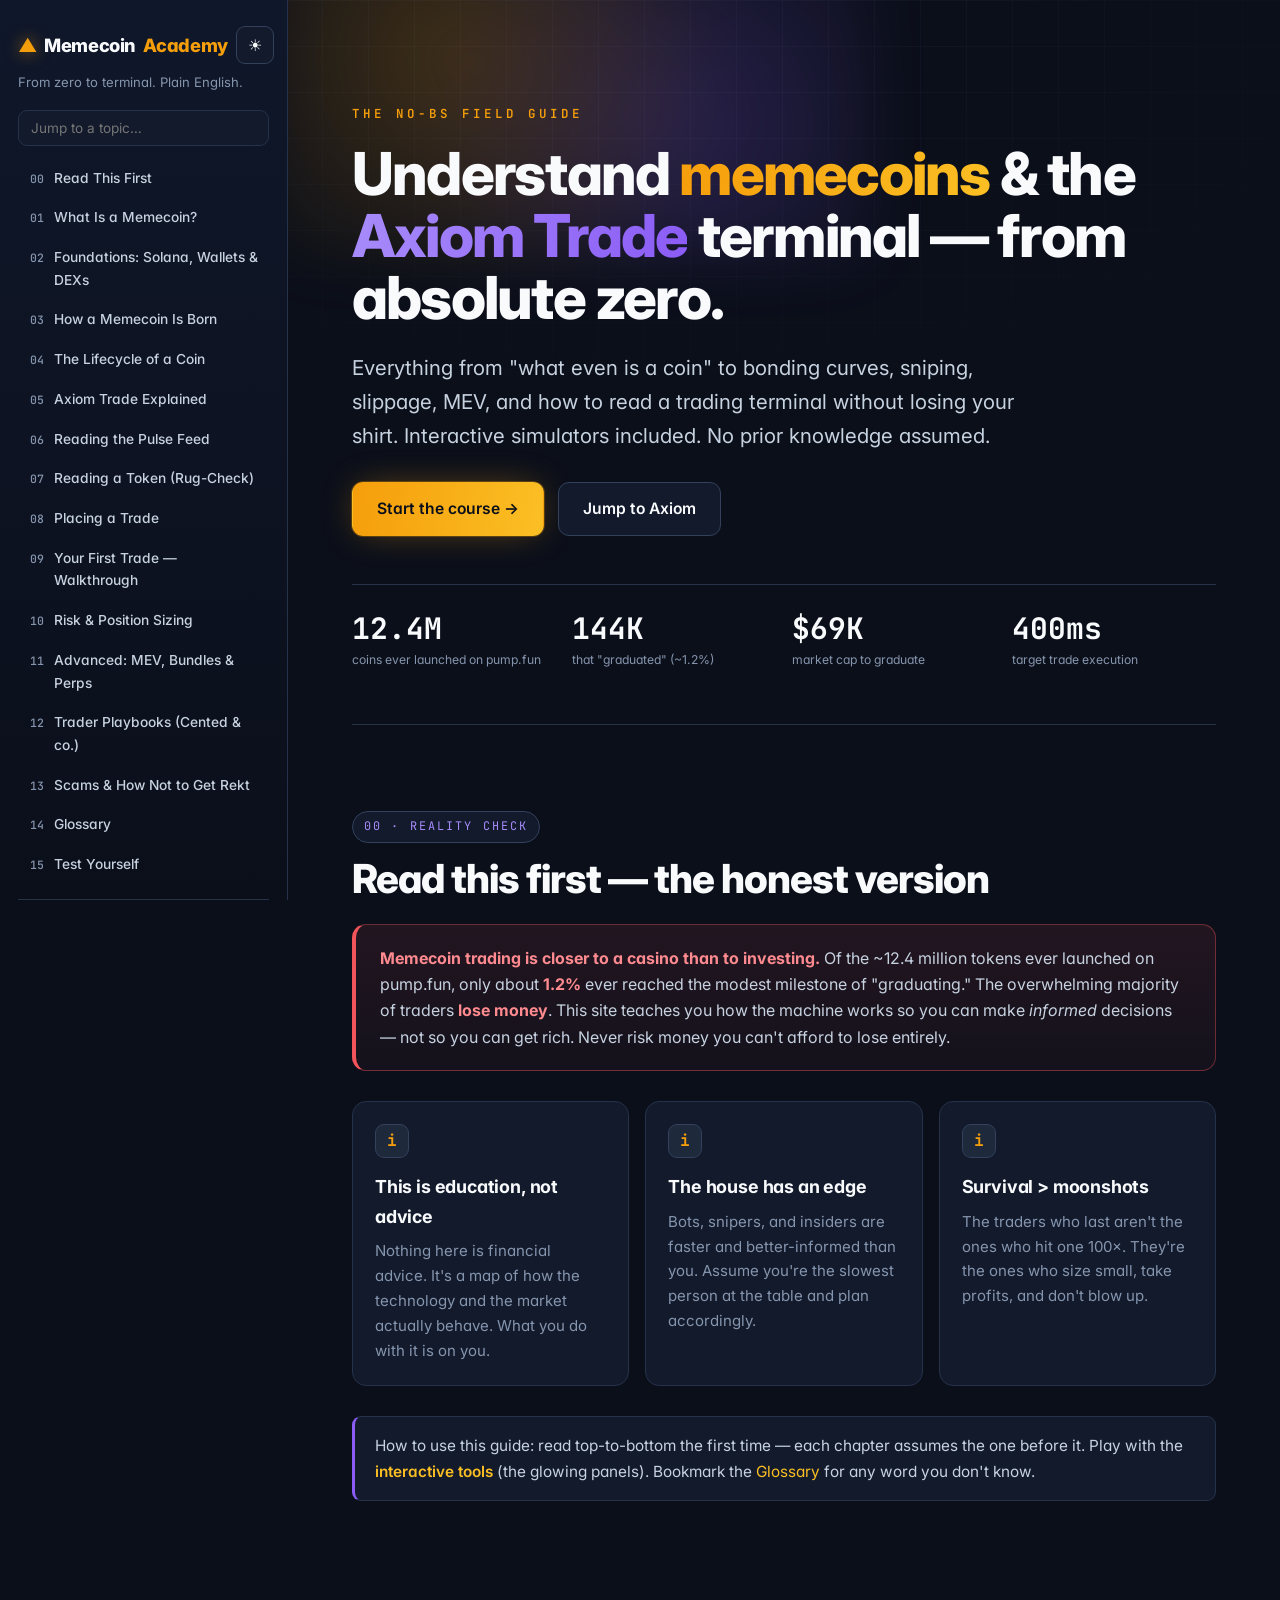
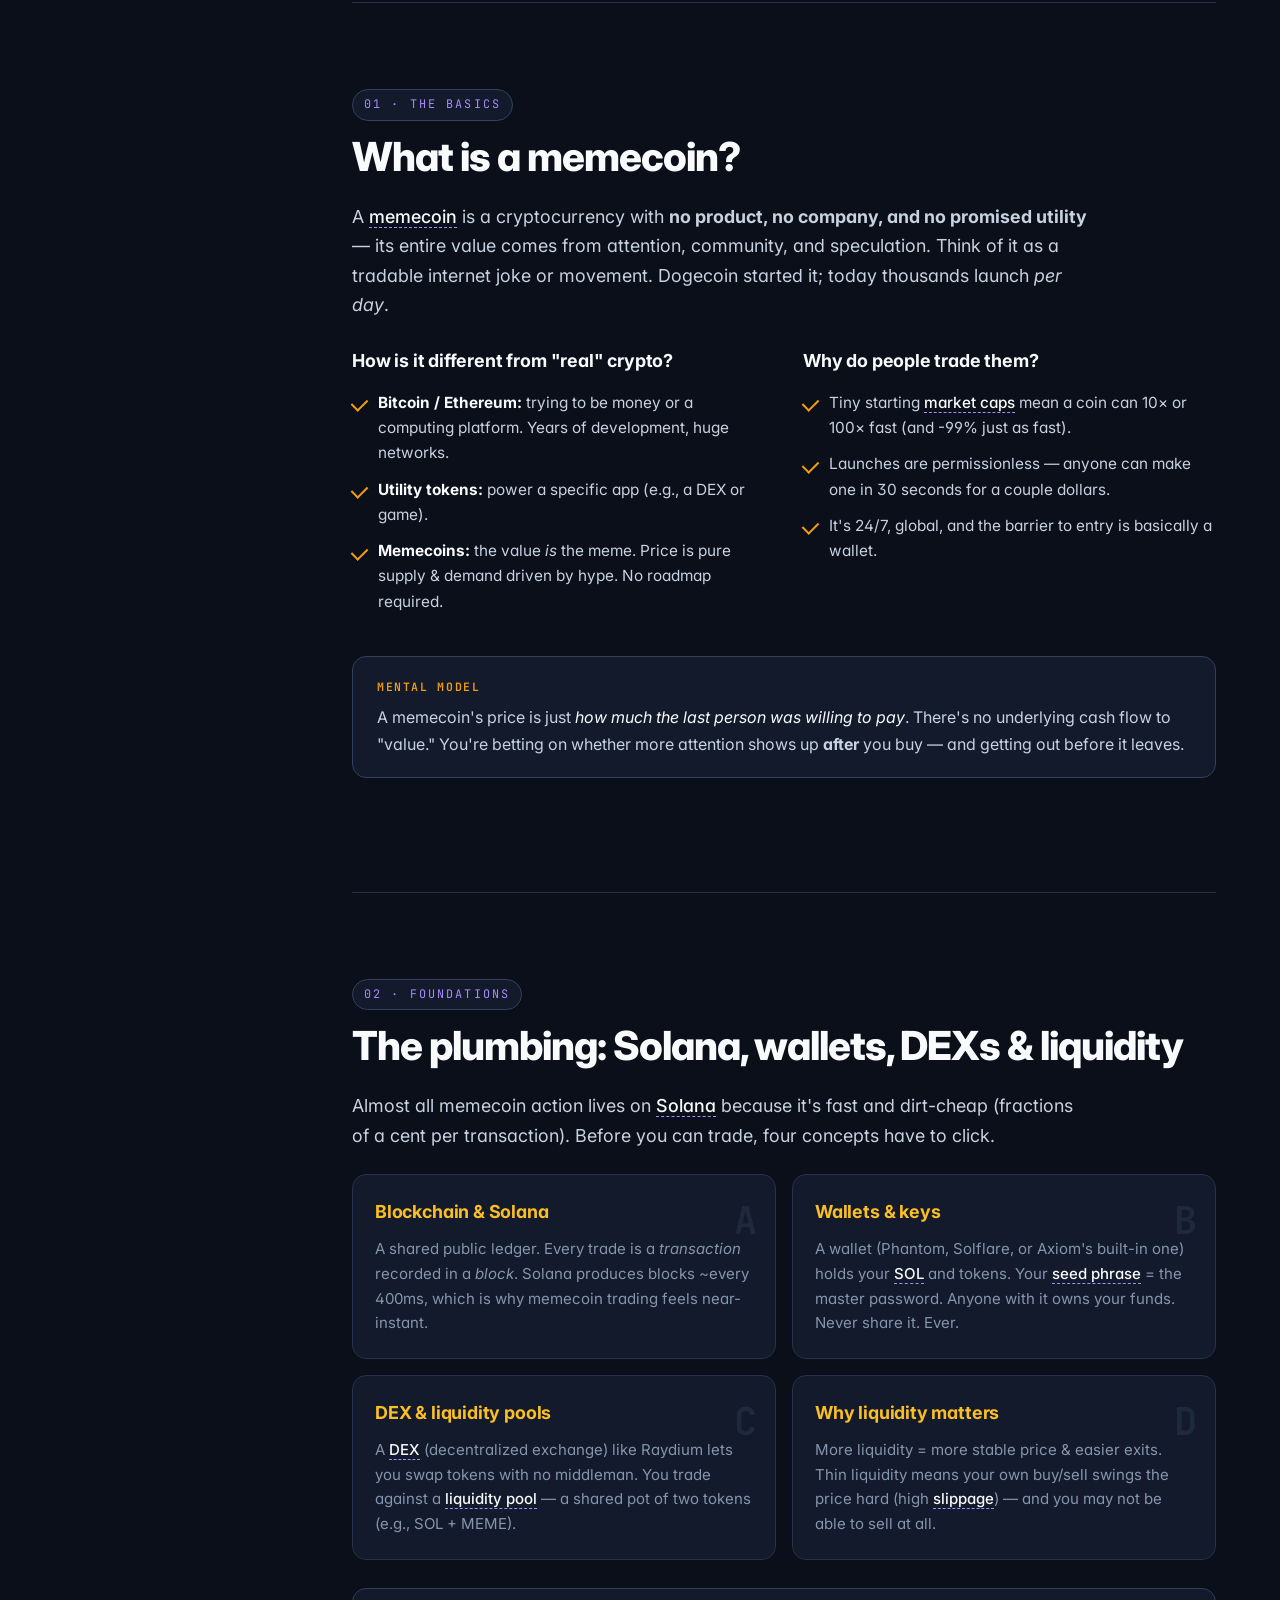
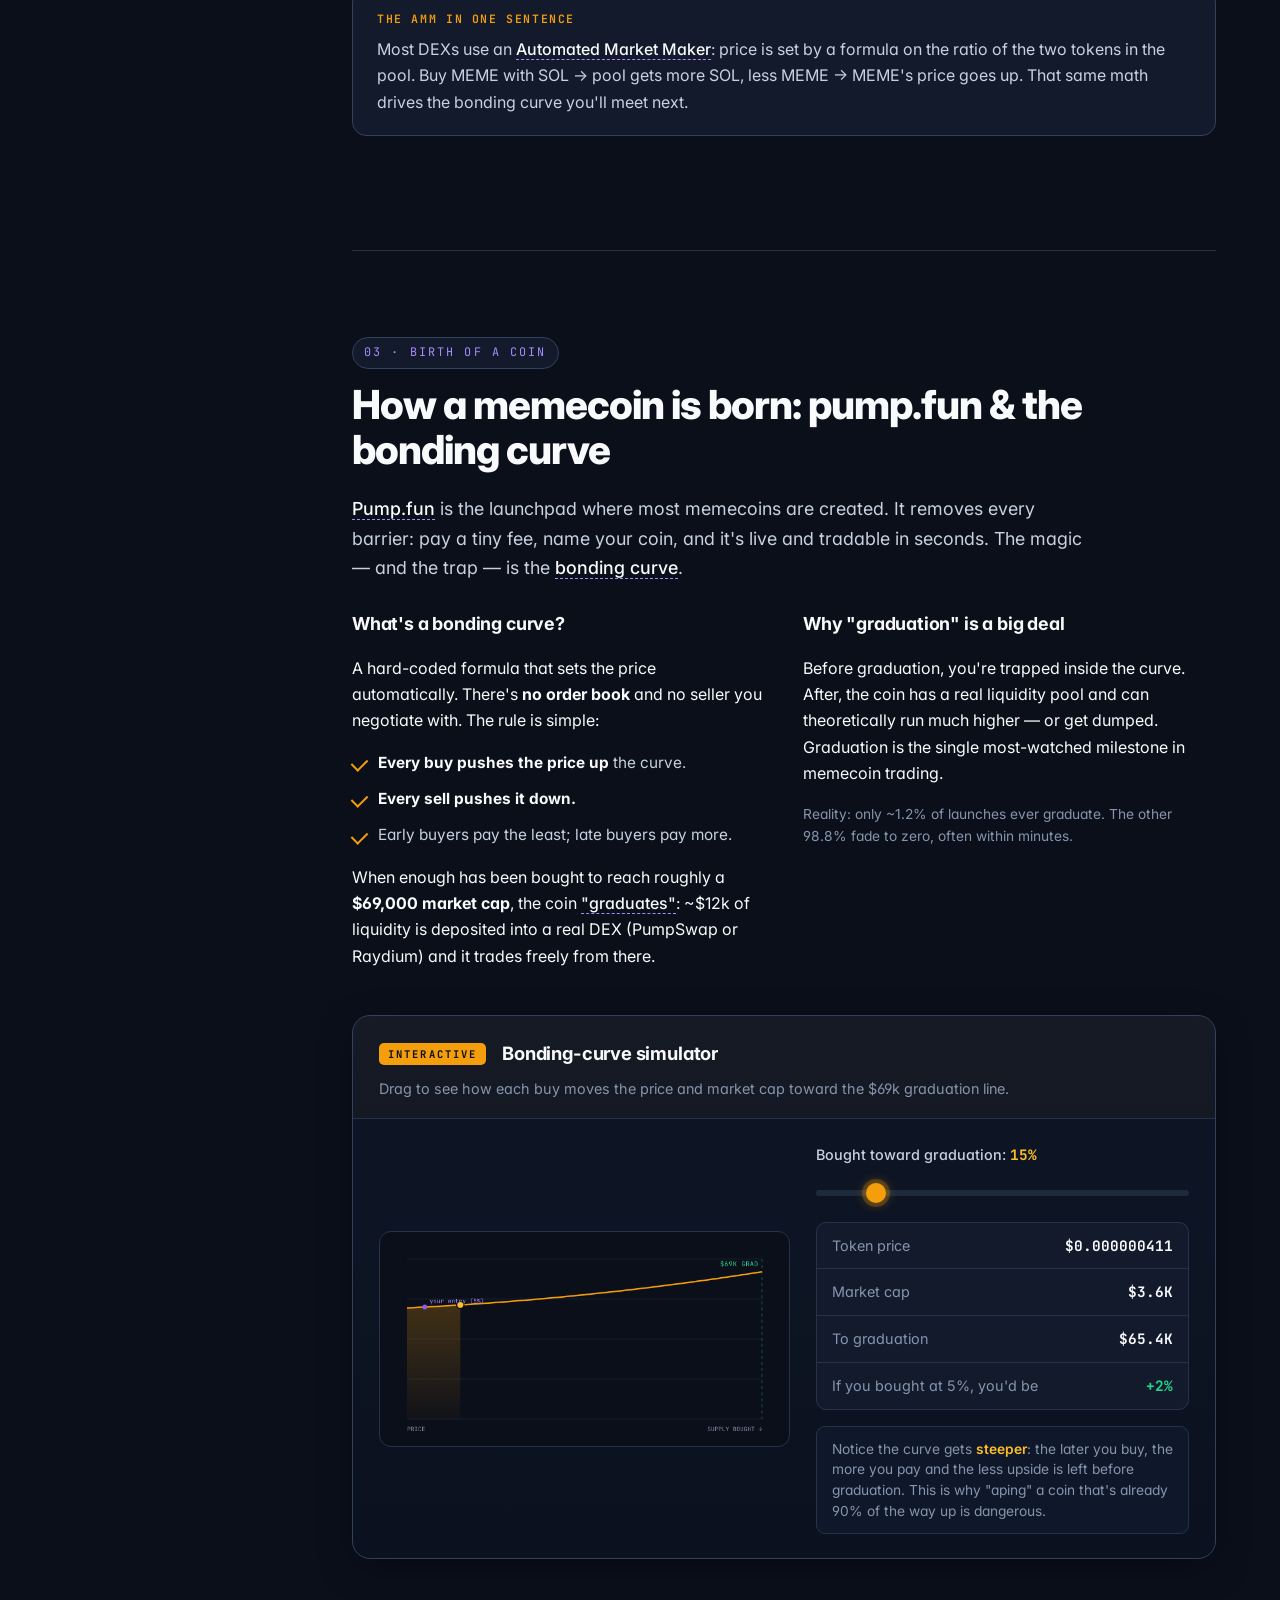
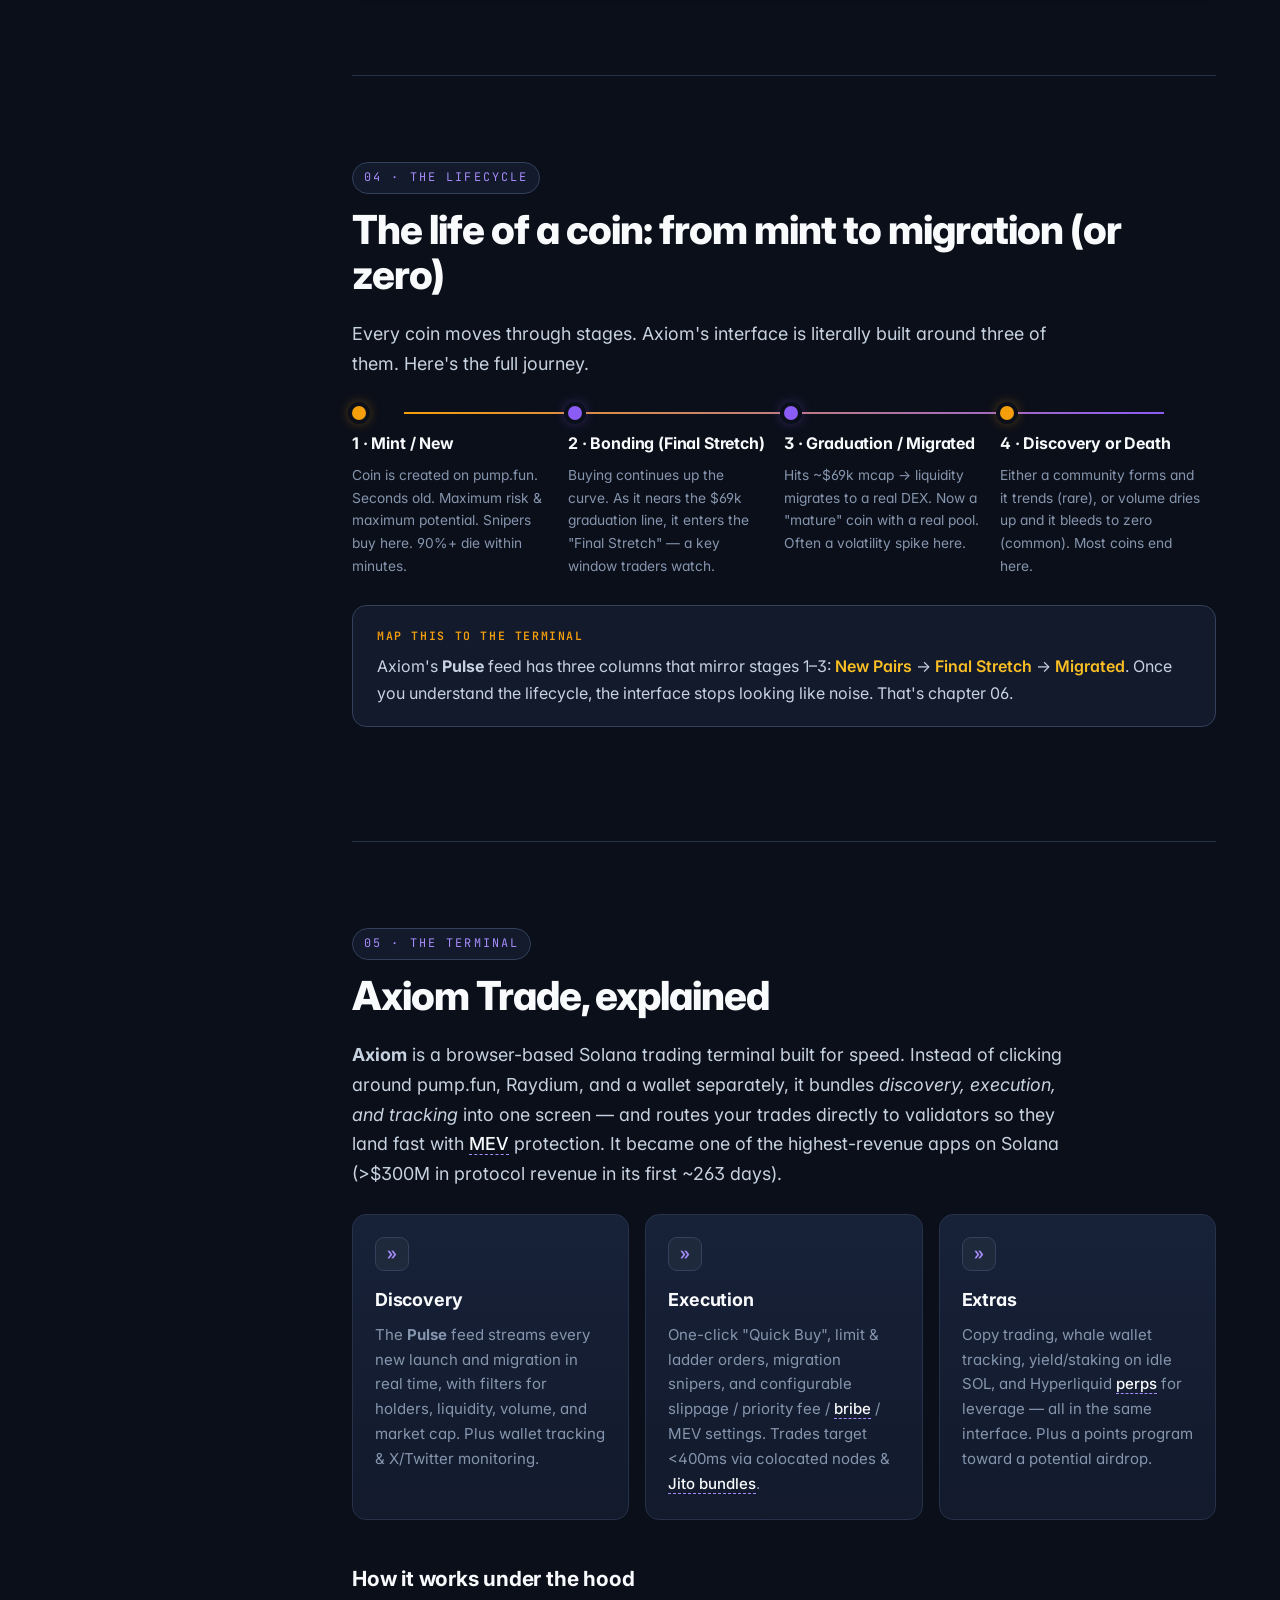
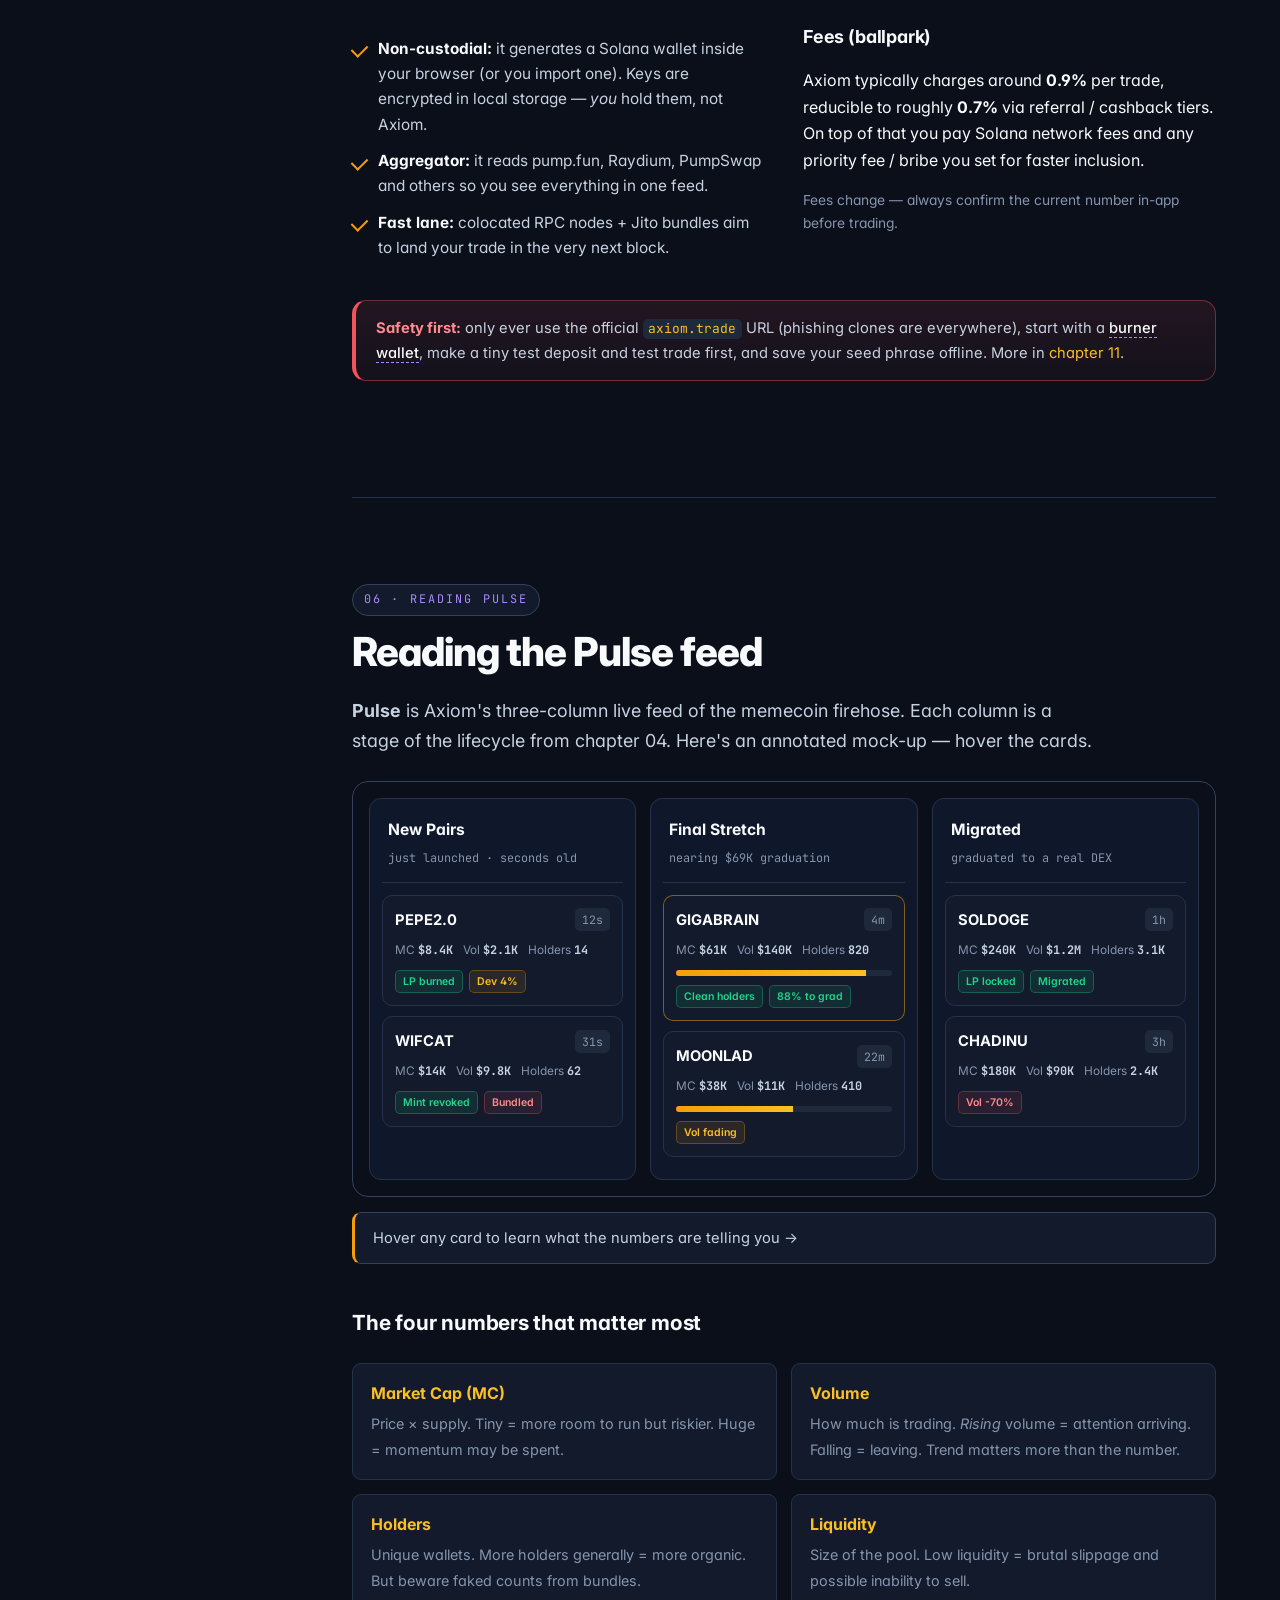
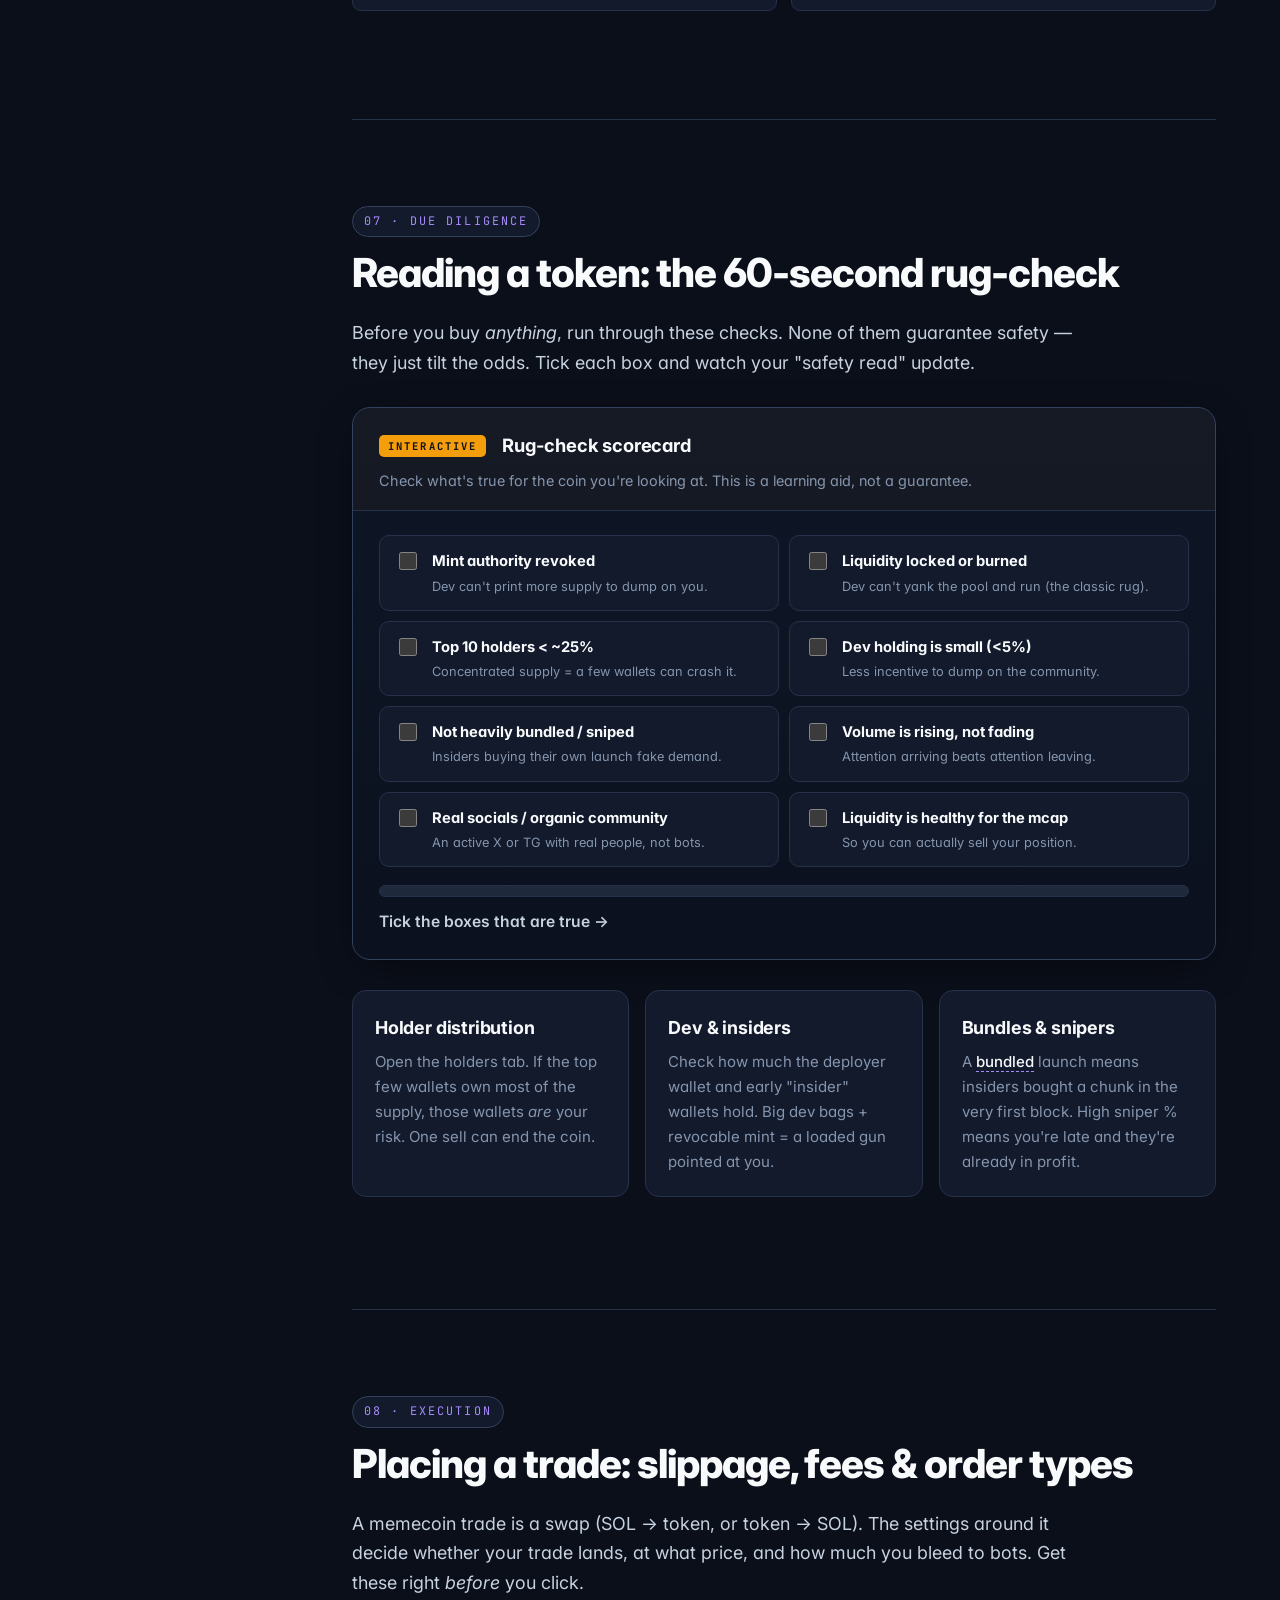
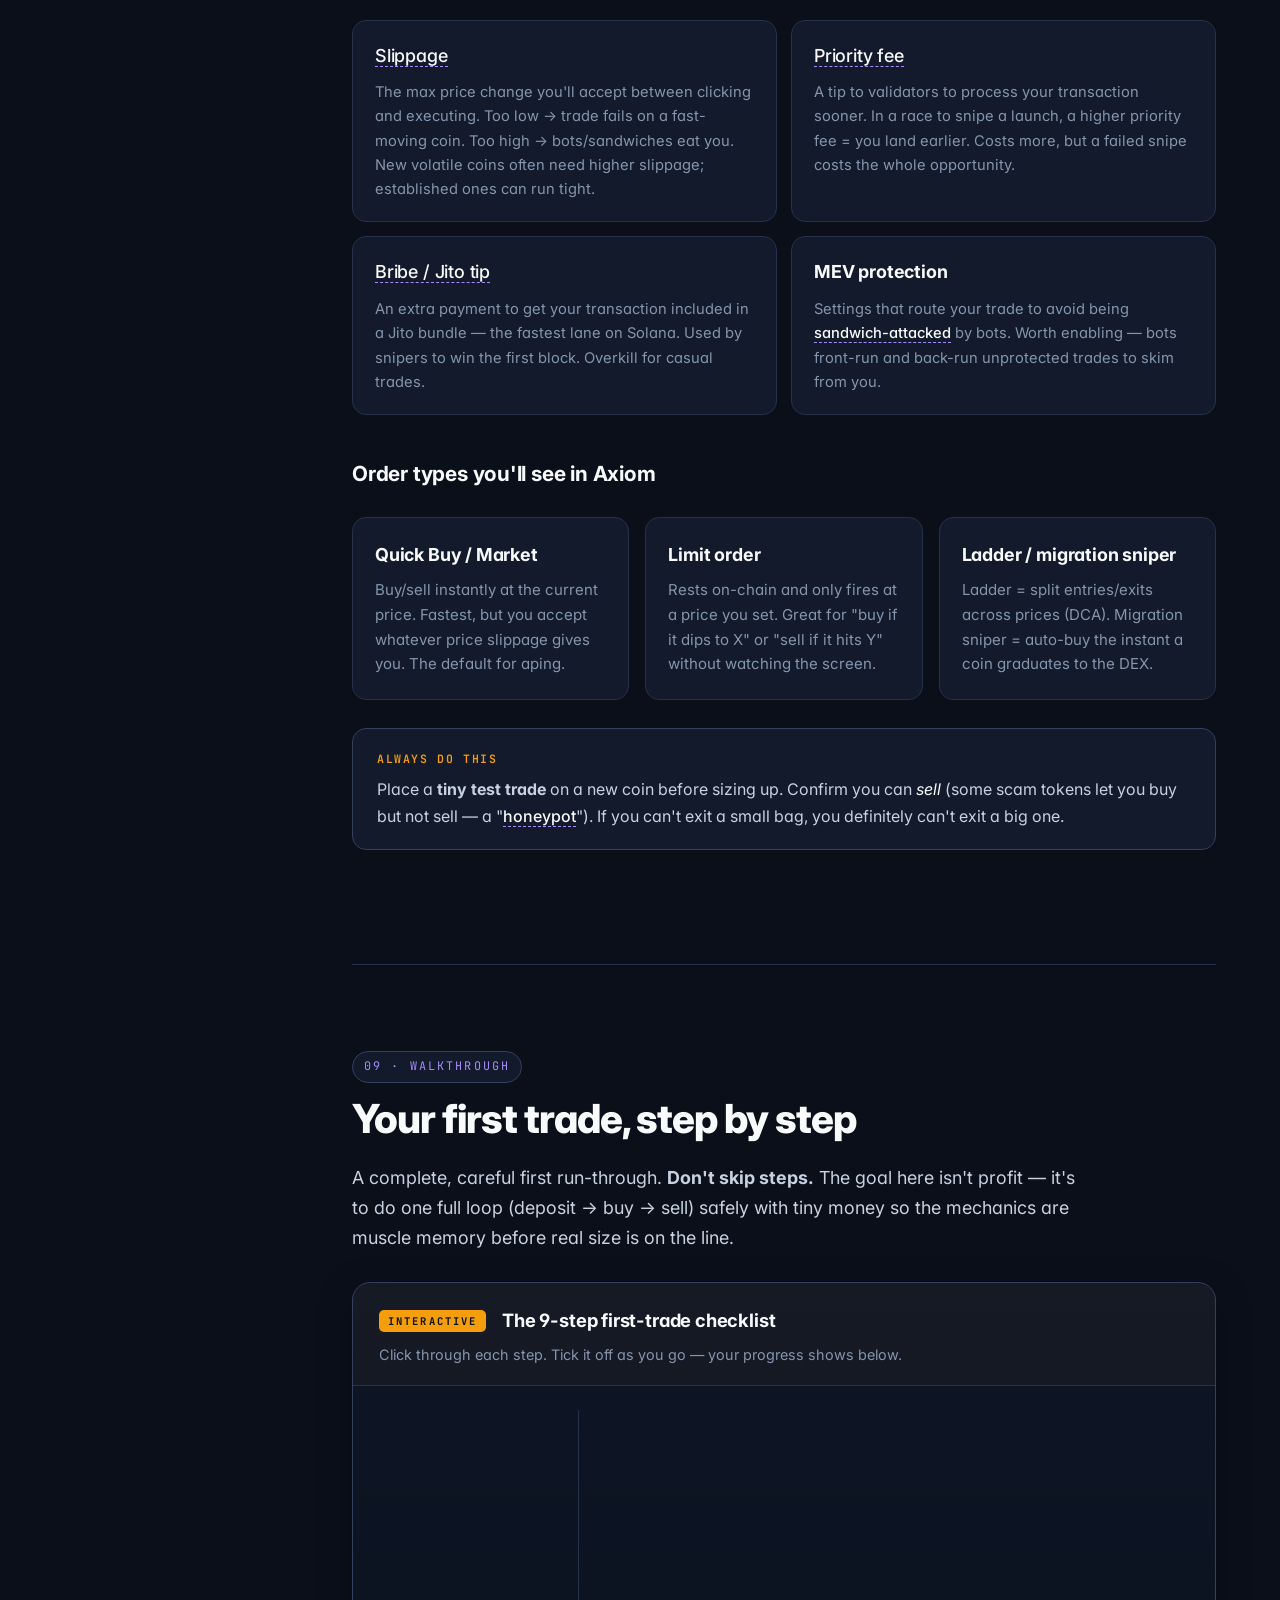
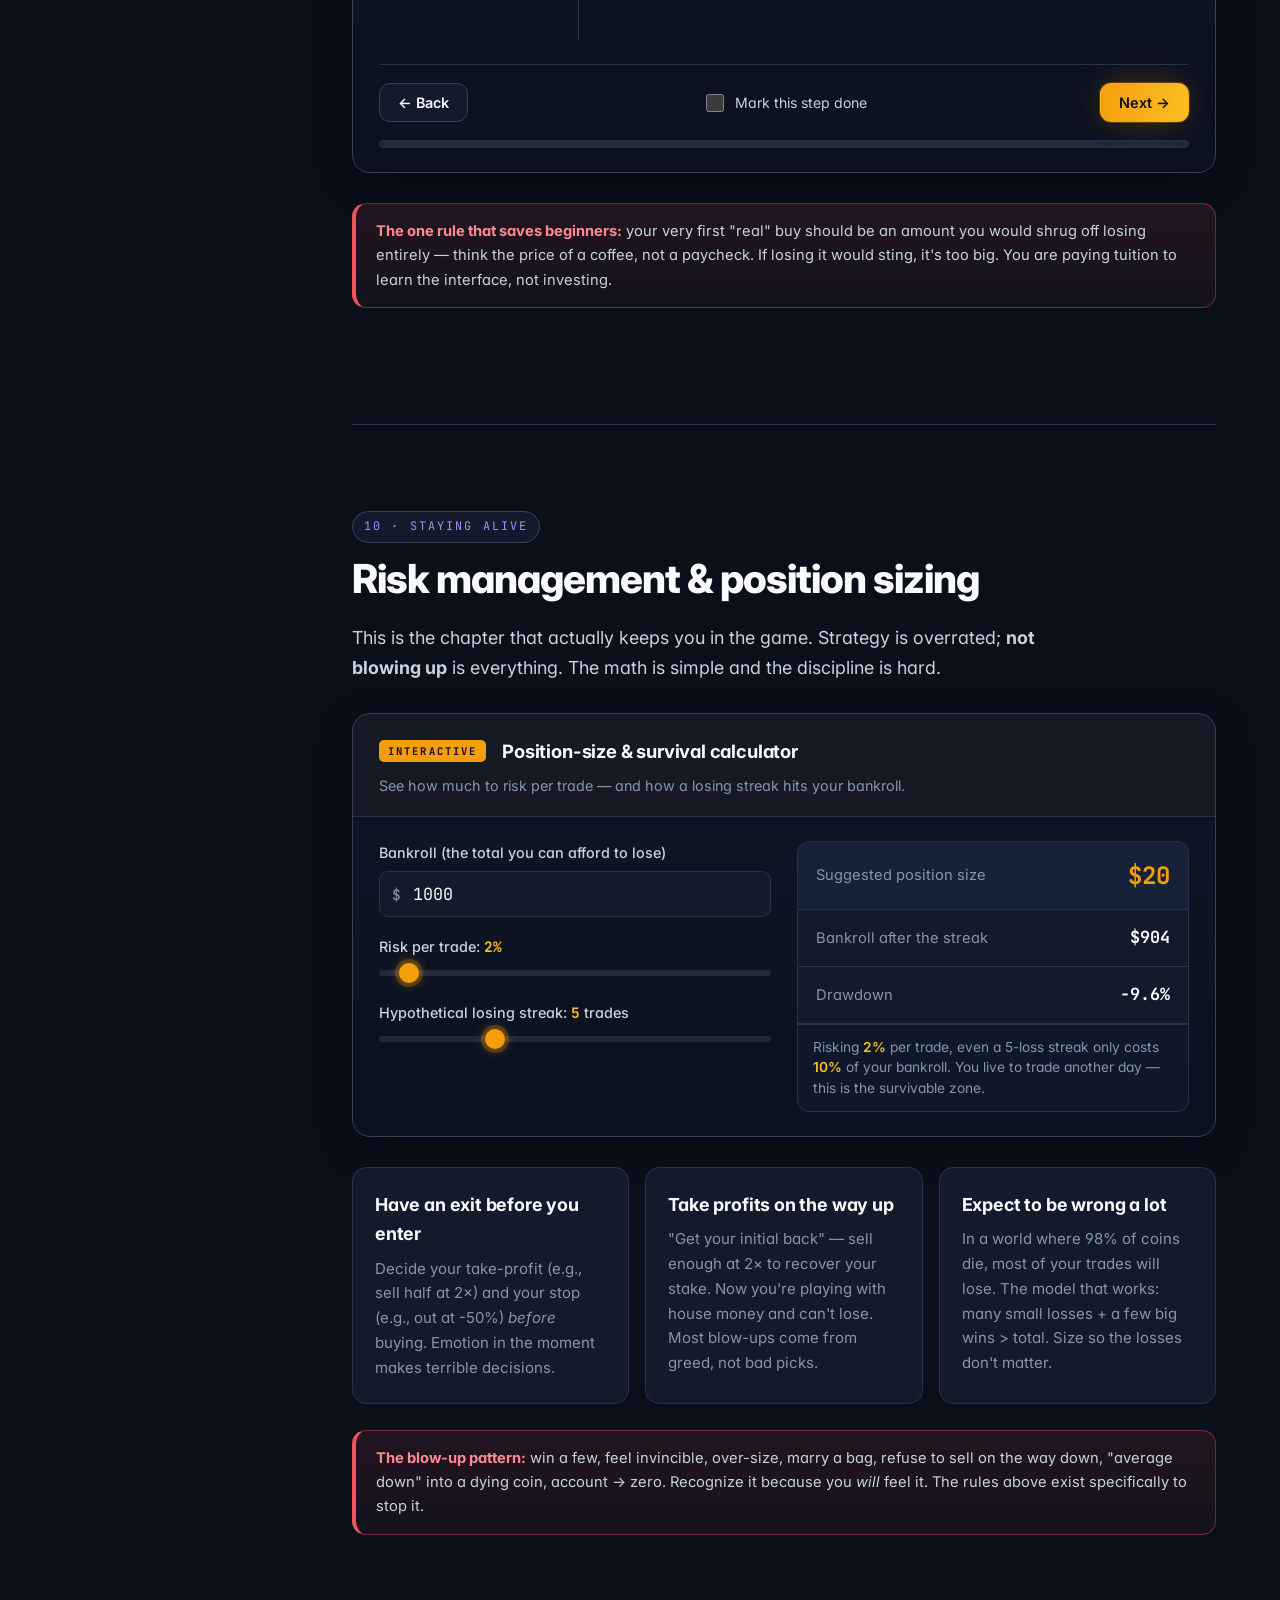
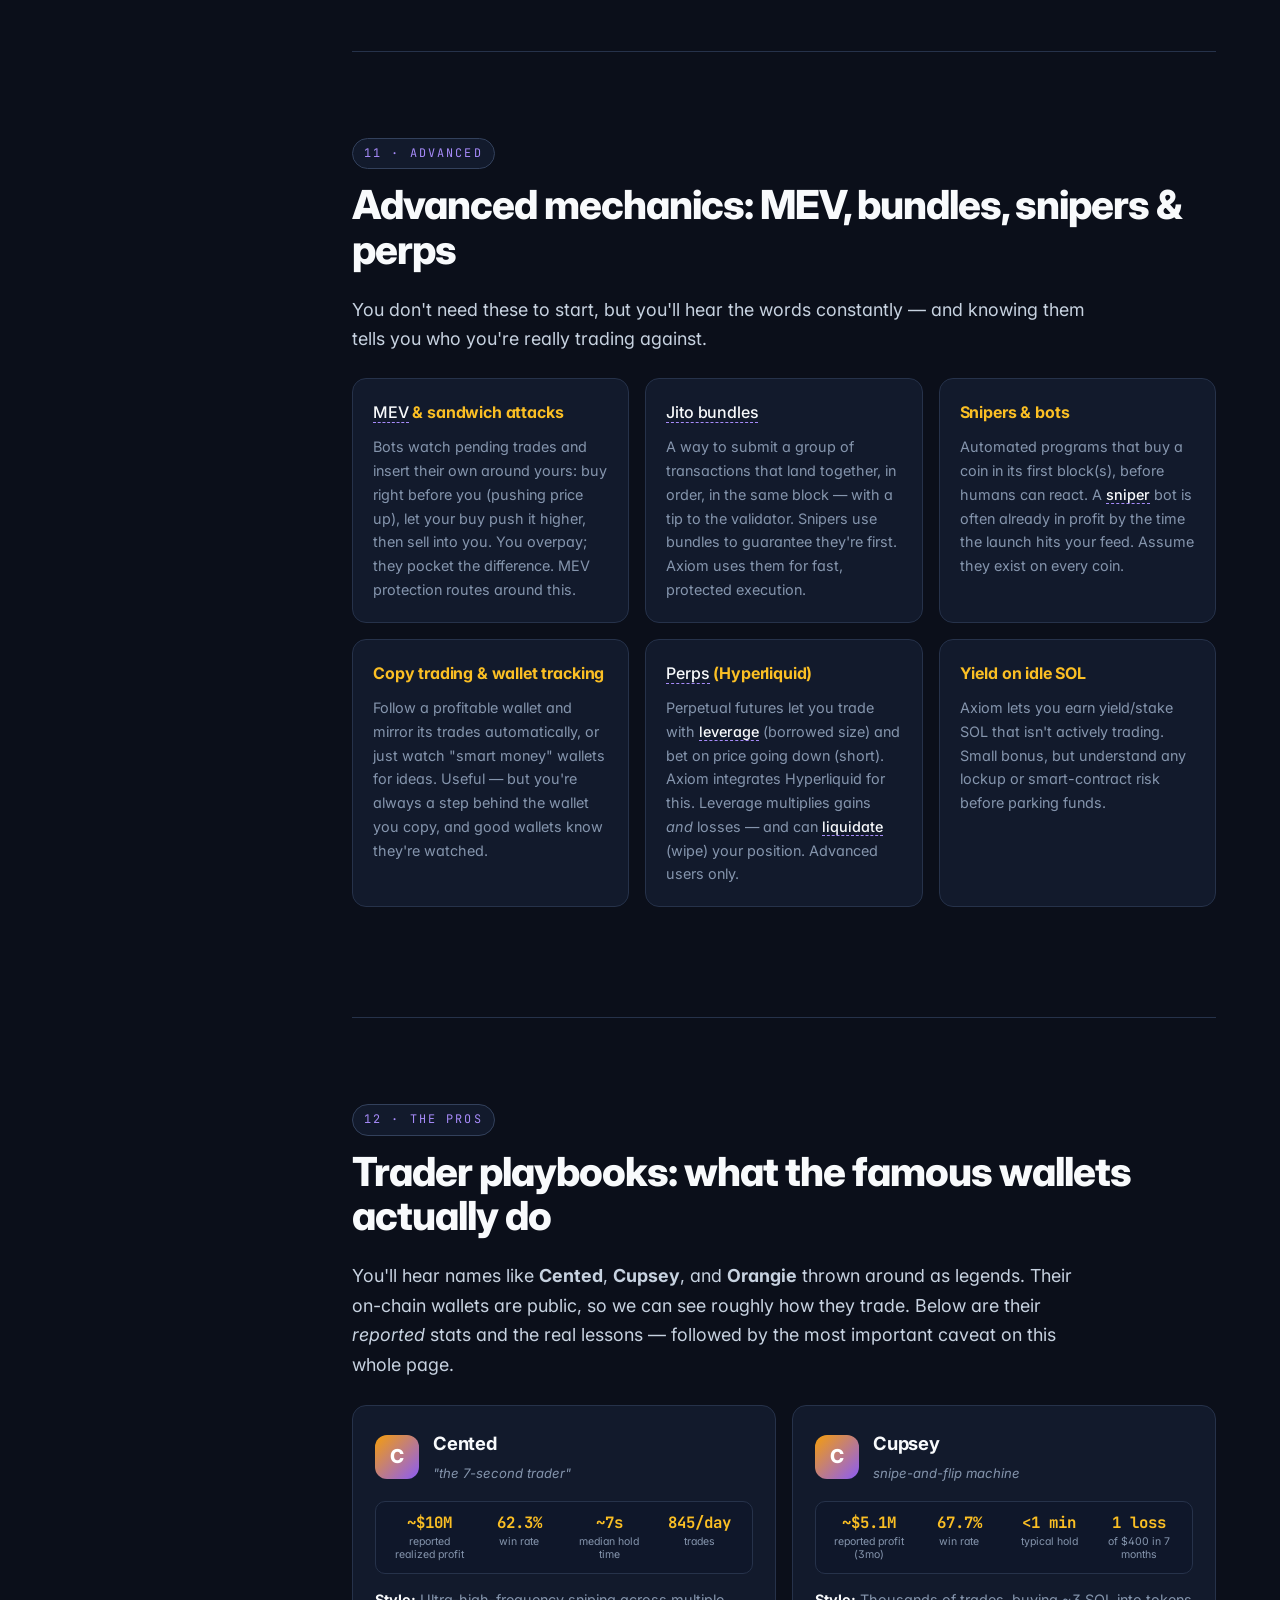
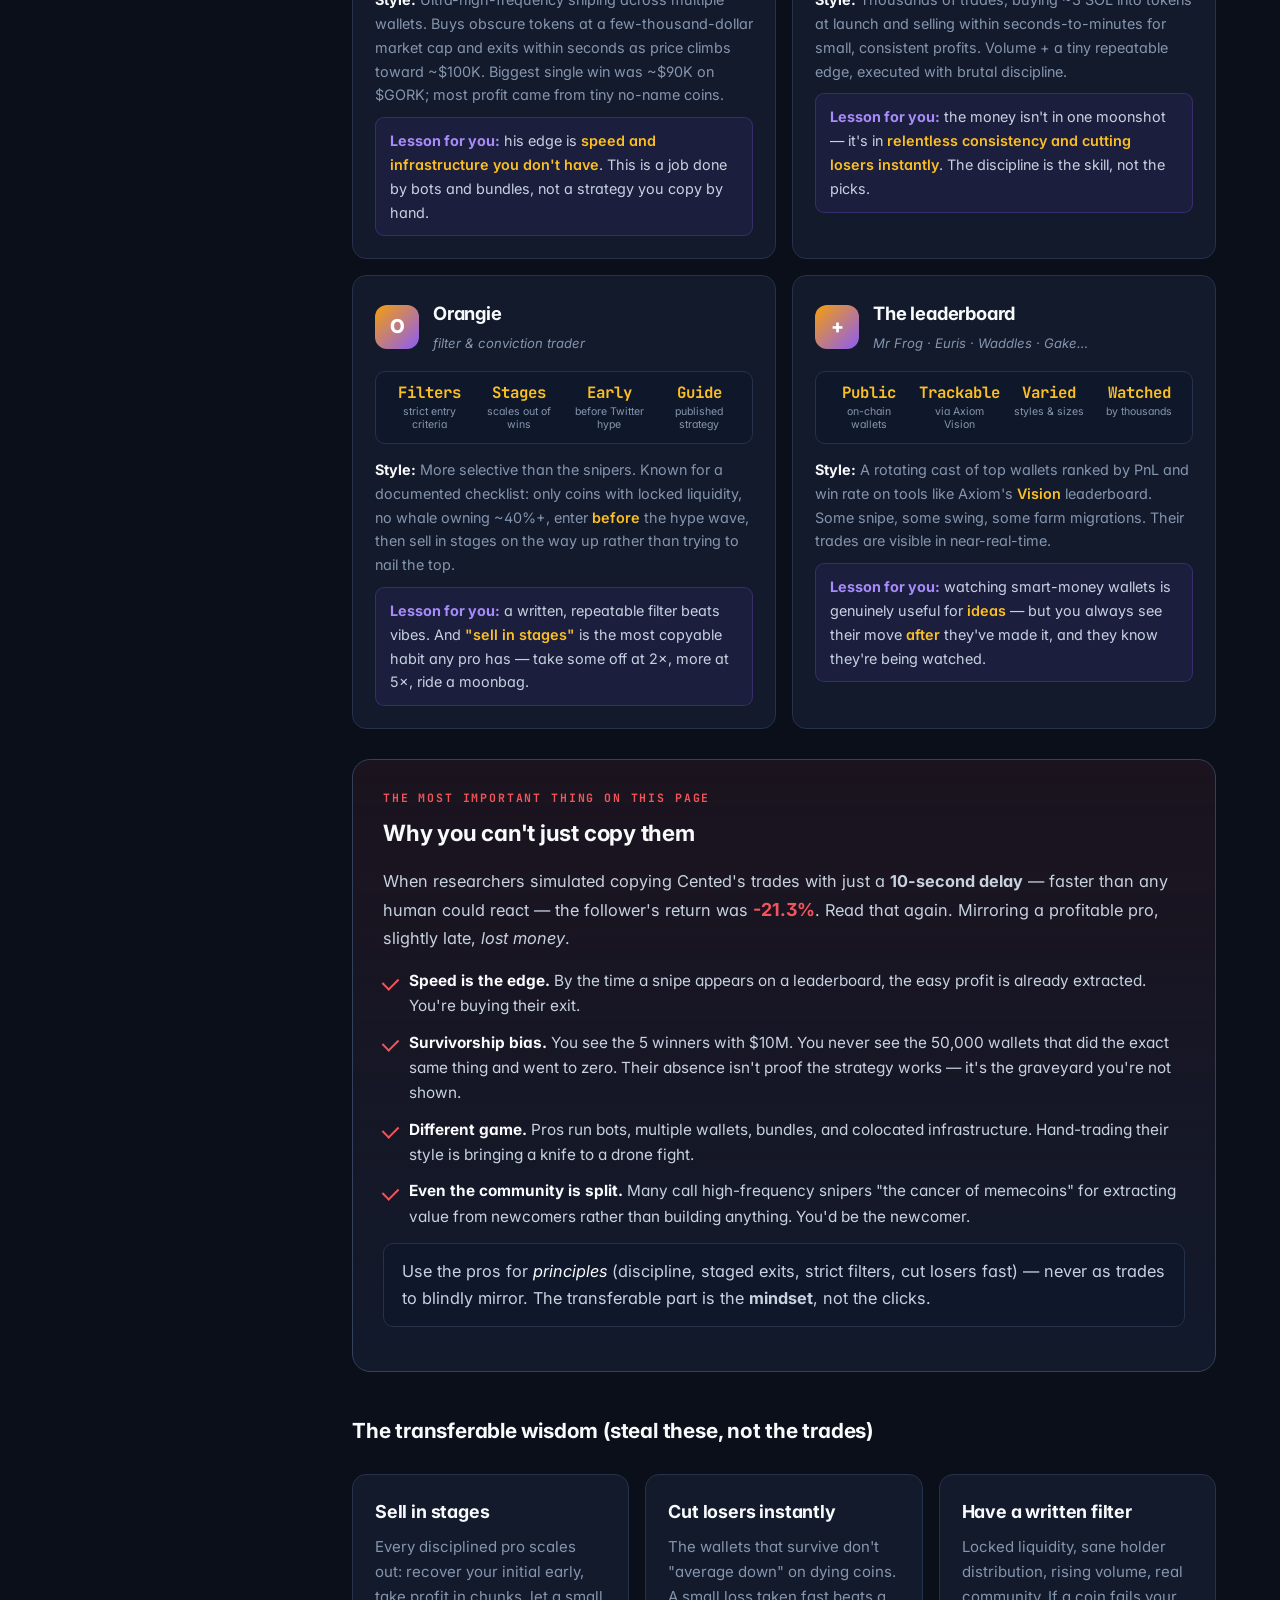
==== index.html @ 8d2d4312 "Memecoin Academy: educational site on memecoins & Axiom Trade Interactive course covering memecoins," ====
<!DOCTYPE html>
<html lang="en">
<head>
<meta charset="UTF-8" />
<meta name="viewport" content="width=device-width, initial-scale=1" />
<title>Memecoin Academy — Learn Memecoins & Axiom Trade from Zero</title>
<meta name="description" content="A free, plain-English course on memecoins, Solana, pump.fun bonding curves, and how to use the Axiom Trade terminal — with interactive simulators, a rug-check, and a glossary." />
<link rel="preconnect" href="https://fonts.googleapis.com" />
<link rel="preconnect" href="https://fonts.gstatic.com" crossorigin />
<link href="https://fonts.googleapis.com/css2?family=Inter:wght@300;400;500;600;700;800&family=JetBrains+Mono:wght@400;500;700&display=swap" rel="stylesheet" />
<link rel="stylesheet" href="styles.css" />
</head>
<body>

<!-- ░░ Top progress / scanline ░░ -->
<div id="scrollbar-progress" aria-hidden="true"></div>

<!-- ░░ Mobile top bar ░░ -->
<header class="mobile-bar">
  <span class="brand"><span class="brand-mark">▲</span> Memecoin<span class="accent">Academy</span></span>
  <div class="mobile-actions">
    <button class="theme-toggle" data-theme-toggle aria-label="Toggle light/dark theme"><span class="ic-sun">☀</span><span class="ic-moon">☾</span></button>
    <button id="menu-toggle" aria-label="Open navigation menu" aria-expanded="false">☰</button>
  </div>
</header>

<div class="shell">

  <!-- ░░ Sidebar nav ░░ -->
  <nav class="sidebar" id="sidebar" aria-label="Course chapters">
    <div class="sidebar-head">
      <div class="sidebar-head-row">
        <span class="brand"><span class="brand-mark">▲</span> Memecoin<span class="accent">Academy</span></span>
        <button class="theme-toggle" data-theme-toggle aria-label="Toggle light/dark theme" title="Toggle theme"><span class="ic-sun">☀</span><span class="ic-moon">☾</span></button>
      </div>
      <p class="tagline">From zero to terminal. Plain English.</p>
    </div>
    <div class="nav-search">
      <input id="nav-filter" type="text" placeholder="Jump to a topic…" aria-label="Filter chapters" autocomplete="off" />
    </div>
    <ol class="nav-list" id="nav-list">
      <li><a href="#start" data-num="00">Read This First</a></li>
      <li><a href="#what" data-num="01">What Is a Memecoin?</a></li>
      <li><a href="#foundations" data-num="02">Foundations: Solana, Wallets &amp; DEXs</a></li>
      <li><a href="#birth" data-num="03">How a Memecoin Is Born</a></li>
      <li><a href="#lifecycle" data-num="04">The Lifecycle of a Coin</a></li>
      <li><a href="#axiom" data-num="05">Axiom Trade Explained</a></li>
      <li><a href="#pulse" data-num="06">Reading the Pulse Feed</a></li>
      <li><a href="#token" data-num="07">Reading a Token (Rug-Check)</a></li>
      <li><a href="#trade" data-num="08">Placing a Trade</a></li>
      <li><a href="#firsttrade" data-num="09">Your First Trade — Walkthrough</a></li>
      <li><a href="#risk" data-num="10">Risk &amp; Position Sizing</a></li>
      <li><a href="#advanced" data-num="11">Advanced: MEV, Bundles &amp; Perps</a></li>
      <li><a href="#traders" data-num="12">Trader Playbooks (Cented &amp; co.)</a></li>
      <li><a href="#scams" data-num="13">Scams &amp; How Not to Get Rekt</a></li>
      <li><a href="#glossary" data-num="14">Glossary</a></li>
      <li><a href="#quiz" data-num="15">Test Yourself</a></li>
    </ol>
    <div class="sidebar-foot">
      <span class="dot live"></span> Educational only · Not financial advice
    </div>
  </nav>

  <!-- backdrop for mobile -->
  <div class="backdrop" id="backdrop" hidden></div>

  <main class="content">

    <!-- ═══════════════ HERO ═══════════════ -->
    <section class="hero" id="top">
      <div class="hero-glow" aria-hidden="true"></div>
      <p class="kicker">THE NO-BS FIELD GUIDE</p>
      <h1>Understand <span class="grad">memecoins</span> &amp; the <span class="grad-2">Axiom&nbsp;Trade</span> terminal — from absolute zero.</h1>
      <p class="lede">Everything from "what even is a coin" to bonding curves, sniping, slippage, MEV, and how to read a trading terminal without losing your shirt. Interactive simulators included. No prior knowledge assumed.</p>
      <div class="hero-cta">
        <a class="btn btn-primary" href="#start">Start the course →</a>
        <a class="btn btn-ghost" href="#axiom">Jump to Axiom</a>
      </div>
      <div class="hero-stats">
        <div class="stat"><span class="stat-num" data-count="12400000">0</span><span class="stat-label">coins ever launched on pump.fun</span></div>
        <div class="stat"><span class="stat-num" data-count="144000">0</span><span class="stat-label">that "graduated" (~1.2%)</span></div>
        <div class="stat"><span class="stat-num" data-count="69000" data-prefix="$">0</span><span class="stat-label">market cap to graduate</span></div>
        <div class="stat"><span class="stat-num" data-count="400" data-suffix="ms">0</span><span class="stat-label">target trade execution</span></div>
      </div>
    </section>

    <!-- ═══════════════ 00 READ FIRST ═══════════════ -->
    <section id="start" class="chapter">
      <div class="chapter-tag">00 · Reality Check</div>
      <h2>Read this first — the honest version</h2>
      <div class="warn-box">
        <strong>Memecoin trading is closer to a casino than to investing.</strong>
        Of the ~12.4 million tokens ever launched on pump.fun, only about <strong>1.2%</strong> ever reached the modest milestone of "graduating." The overwhelming majority of traders <strong>lose money</strong>. This site teaches you how the machine works so you can make <em>informed</em> decisions — not so you can get rich. Never risk money you can't afford to lose entirely.
      </div>
      <div class="cards-3">
        <div class="card">
          <div class="card-icon">i</div>
          <h3>This is education, not advice</h3>
          <p>Nothing here is financial advice. It's a map of how the technology and the market actually behave. What you do with it is on you.</p>
        </div>
        <div class="card">
          <div class="card-icon">i</div>
          <h3>The house has an edge</h3>
          <p>Bots, snipers, and insiders are faster and better-informed than you. Assume you're the slowest person at the table and plan accordingly.</p>
        </div>
        <div class="card">
          <div class="card-icon">i</div>
          <h3>Survival &gt; moonshots</h3>
          <p>The traders who last aren't the ones who hit one 100×. They're the ones who size small, take profits, and don't blow up.</p>
        </div>
      </div>
      <p class="how-to-read">How to use this guide: read top-to-bottom the first time — each chapter assumes the one before it. Play with the <span class="hl">interactive tools</span> (the glowing panels). Bookmark the <a href="#glossary">Glossary</a> for any word you don't know.</p>
    </section>

    <!-- ═══════════════ 01 WHAT IS A MEMECOIN ═══════════════ -->
    <section id="what" class="chapter">
      <div class="chapter-tag">01 · The Basics</div>
      <h2>What is a memecoin?</h2>
      <p class="big-p">A <term data-term="memecoin">memecoin</term> is a cryptocurrency with <strong>no product, no company, and no promised utility</strong> — its entire value comes from attention, community, and speculation. Think of it as a tradable internet joke or movement. Dogecoin started it; today thousands launch <em>per day</em>.</p>

      <div class="split">
        <div>
          <h3>How is it different from "real" crypto?</h3>
          <ul class="check-list">
            <li><strong>Bitcoin / Ethereum:</strong> trying to be money or a computing platform. Years of development, huge networks.</li>
            <li><strong>Utility tokens:</strong> power a specific app (e.g., a DEX or game).</li>
            <li><strong>Memecoins:</strong> the value <em>is</em> the meme. Price is pure supply &amp; demand driven by hype. No roadmap required.</li>
          </ul>
        </div>
        <div>
          <h3>Why do people trade them?</h3>
          <ul class="check-list">
            <li>Tiny starting <term data-term="market-cap">market caps</term> mean a coin can 10× or 100× fast (and -99% just as fast).</li>
            <li>Launches are permissionless — anyone can make one in 30 seconds for a couple dollars.</li>
            <li>It's 24/7, global, and the barrier to entry is basically a wallet.</li>
          </ul>
        </div>
      </div>

      <div class="callout">
        <span class="callout-label">Mental model</span>
        A memecoin's price is just <em>how much the last person was willing to pay</em>. There's no underlying cash flow to "value." You're betting on whether more attention shows up <strong>after</strong> you buy — and getting out before it leaves.
      </div>
    </section>

    <!-- ═══════════════ 02 FOUNDATIONS ═══════════════ -->
    <section id="foundations" class="chapter">
      <div class="chapter-tag">02 · Foundations</div>
      <h2>The plumbing: Solana, wallets, DEXs &amp; liquidity</h2>
      <p class="big-p">Almost all memecoin action lives on <term data-term="solana">Solana</term> because it's fast and dirt-cheap (fractions of a cent per transaction). Before you can trade, four concepts have to click.</p>

      <div class="concept-grid">
        <div class="concept">
          <span class="concept-n">A</span>
          <h3>Blockchain &amp; Solana</h3>
          <p>A shared public ledger. Every trade is a <em>transaction</em> recorded in a <em>block</em>. Solana produces blocks ~every 400ms, which is why memecoin trading feels near-instant.</p>
        </div>
        <div class="concept">
          <span class="concept-n">B</span>
          <h3>Wallets &amp; keys</h3>
          <p>A wallet (Phantom, Solflare, or Axiom's built-in one) holds your <term data-term="sol">SOL</term> and tokens. Your <term data-term="seed-phrase">seed phrase</term> = the master password. Anyone with it owns your funds. Never share it. Ever.</p>
        </div>
        <div class="concept">
          <span class="concept-n">C</span>
          <h3>DEX &amp; liquidity pools</h3>
          <p>A <term data-term="dex">DEX</term> (decentralized exchange) like Raydium lets you swap tokens with no middleman. You trade against a <term data-term="liquidity">liquidity pool</term> — a shared pot of two tokens (e.g., SOL + MEME).</p>
        </div>
        <div class="concept">
          <span class="concept-n">D</span>
          <h3>Why liquidity matters</h3>
          <p>More liquidity = more stable price &amp; easier exits. Thin liquidity means your own buy/sell swings the price hard (high <term data-term="slippage">slippage</term>) — and you may not be able to sell at all.</p>
        </div>
      </div>

      <div class="callout">
        <span class="callout-label">The AMM in one sentence</span>
        Most DEXs use an <term data-term="amm">Automated Market Maker</term>: price is set by a formula on the ratio of the two tokens in the pool. Buy MEME with SOL → pool gets more SOL, less MEME → MEME's price goes up. That same math drives the bonding curve you'll meet next.
      </div>
    </section>

    <!-- ═══════════════ 03 BIRTH / BONDING CURVE ═══════════════ -->
    <section id="birth" class="chapter">
      <div class="chapter-tag">03 · Birth of a Coin</div>
      <h2>How a memecoin is born: pump.fun &amp; the bonding curve</h2>
      <p class="big-p"><term data-term="pumpfun">Pump.fun</term> is the launchpad where most memecoins are created. It removes every barrier: pay a tiny fee, name your coin, and it's live and tradable in seconds. The magic — and the trap — is the <term data-term="bonding-curve">bonding curve</term>.</p>

      <div class="split">
        <div>
          <h3>What's a bonding curve?</h3>
          <p>A hard-coded formula that sets the price automatically. There's <strong>no order book</strong> and no seller you negotiate with. The rule is simple:</p>
          <ul class="check-list">
            <li><strong>Every buy pushes the price up</strong> the curve.</li>
            <li><strong>Every sell pushes it down.</strong></li>
            <li>Early buyers pay the least; late buyers pay more.</li>
          </ul>
          <p>When enough has been bought to reach roughly a <strong>$69,000 market cap</strong>, the coin <term data-term="graduation">"graduates"</term>: ~$12k of liquidity is deposited into a real DEX (PumpSwap or Raydium) and it trades freely from there.</p>
        </div>
        <div>
          <h3>Why "graduation" is a big deal</h3>
          <p>Before graduation, you're trapped inside the curve. After, the coin has a real liquidity pool and can theoretically run much higher — or get dumped. Graduation is the single most-watched milestone in memecoin trading.</p>
          <p class="micro">Reality: only ~1.2% of launches ever graduate. The other 98.8% fade to zero, often within minutes.</p>
        </div>
      </div>

      <!-- INTERACTIVE: Bonding curve simulator -->
      <div class="lab" id="curve-lab">
        <div class="lab-head">
          <span class="lab-badge">INTERACTIVE</span>
          <h3>Bonding-curve simulator</h3>
          <p>Drag to see how each buy moves the price and market cap toward the $69k graduation line.</p>
        </div>
        <div class="lab-body curve-lab-body">
          <div class="curve-chart-wrap">
            <canvas id="curve-canvas" width="640" height="320" role="img" aria-label="Bonding curve chart showing price rising as supply is bought"></canvas>
          </div>
          <div class="curve-controls">
            <label for="curve-slider">Bought toward graduation: <output id="curve-pct">15%</output></label>
            <input id="curve-slider" type="range" min="1" max="100" value="15" />
            <div class="curve-readout">
              <div class="ro"><span>Token price</span><b id="ro-price">$0.0000000</b></div>
              <div class="ro"><span>Market cap</span><b id="ro-mcap">$0</b></div>
              <div class="ro"><span>To graduation</span><b id="ro-grad">$0</b></div>
              <div class="ro"><span>If you bought at 5%, you'd be</span><b id="ro-pnl" class="pos">+0%</b></div>
            </div>
            <p class="lab-note">Notice the curve gets <em>steeper</em>: the later you buy, the more you pay and the less upside is left before graduation. This is why "aping" a coin that's already 90% of the way up is dangerous.</p>
          </div>
        </div>
      </div>
    </section>

    <!-- ═══════════════ 04 LIFECYCLE ═══════════════ -->
    <section id="lifecycle" class="chapter">
      <div class="chapter-tag">04 · The Lifecycle</div>
      <h2>The life of a coin: from mint to migration (or zero)</h2>
      <p class="big-p">Every coin moves through stages. Axiom's interface is literally built around three of them. Here's the full journey.</p>

      <div class="timeline">
        <div class="tl-step">
          <span class="tl-dot"></span>
          <h3>1 · Mint / New</h3>
          <p>Coin is created on pump.fun. Seconds old. Maximum risk &amp; maximum potential. Snipers buy here. 90%+ die within minutes.</p>
        </div>
        <div class="tl-step">
          <span class="tl-dot"></span>
          <h3>2 · Bonding (Final Stretch)</h3>
          <p>Buying continues up the curve. As it nears the $69k graduation line, it enters the "Final Stretch" — a key window traders watch.</p>
        </div>
        <div class="tl-step">
          <span class="tl-dot"></span>
          <h3>3 · Graduation / Migrated</h3>
          <p>Hits ~$69k mcap → liquidity migrates to a real DEX. Now a "mature" coin with a real pool. Often a volatility spike here.</p>
        </div>
        <div class="tl-step">
          <span class="tl-dot"></span>
          <h3>4 · Discovery or Death</h3>
          <p>Either a community forms and it trends (rare), or volume dries up and it bleeds to zero (common). Most coins end here.</p>
        </div>
      </div>

      <div class="callout">
        <span class="callout-label">Map this to the terminal</span>
        Axiom's <strong>Pulse</strong> feed has three columns that mirror stages 1–3: <span class="hl">New Pairs</span> → <span class="hl">Final Stretch</span> → <span class="hl">Migrated</span>. Once you understand the lifecycle, the interface stops looking like noise. That's chapter 06.
      </div>
    </section>

    <!-- ═══════════════ 05 AXIOM ═══════════════ -->
    <section id="axiom" class="chapter">
      <div class="chapter-tag">05 · The Terminal</div>
      <h2>Axiom Trade, explained</h2>
      <p class="big-p"><strong>Axiom</strong> is a browser-based Solana trading terminal built for speed. Instead of clicking around pump.fun, Raydium, and a wallet separately, it bundles <em>discovery, execution, and tracking</em> into one screen — and routes your trades directly to validators so they land fast with <term data-term="mev">MEV</term> protection. It became one of the highest-revenue apps on Solana (&gt;$300M in protocol revenue in its first ~263 days).</p>

      <div class="cards-3">
        <div class="card glow-card">
          <div class="card-icon">»</div>
          <h3>Discovery</h3>
          <p>The <strong>Pulse</strong> feed streams every new launch and migration in real time, with filters for holders, liquidity, volume, and market cap. Plus wallet tracking &amp; X/Twitter monitoring.</p>
        </div>
        <div class="card glow-card">
          <div class="card-icon">»</div>
          <h3>Execution</h3>
          <p>One-click "Quick Buy", limit &amp; ladder orders, migration snipers, and configurable slippage / priority fee / <term data-term="bribe">bribe</term> / MEV settings. Trades target &lt;400ms via colocated nodes &amp; <term data-term="jito">Jito bundles</term>.</p>
        </div>
        <div class="card glow-card">
          <div class="card-icon">»</div>
          <h3>Extras</h3>
          <p>Copy trading, whale wallet tracking, yield/staking on idle SOL, and Hyperliquid <term data-term="perps">perps</term> for leverage — all in the same interface. Plus a points program toward a potential airdrop.</p>
        </div>
      </div>

      <h3 class="sub">How it works under the hood</h3>
      <div class="split">
        <div>
          <ul class="check-list">
            <li><strong>Non-custodial:</strong> it generates a Solana wallet inside your browser (or you import one). Keys are encrypted in local storage — <em>you</em> hold them, not Axiom.</li>
            <li><strong>Aggregator:</strong> it reads pump.fun, Raydium, PumpSwap and others so you see everything in one feed.</li>
            <li><strong>Fast lane:</strong> colocated RPC nodes + Jito bundles aim to land your trade in the very next block.</li>
          </ul>
        </div>
        <div>
          <h3>Fees (ballpark)</h3>
          <p>Axiom typically charges around <strong>0.9%</strong> per trade, reducible to roughly <strong>0.7%</strong> via referral / cashback tiers. On top of that you pay Solana network fees and any priority fee / bribe you set for faster inclusion.</p>
          <p class="micro">Fees change — always confirm the current number in-app before trading.</p>
        </div>
      </div>

      <div class="warn-box small">
        <strong>Safety first:</strong> only ever use the official <code>axiom.trade</code> URL (phishing clones are everywhere), start with a <term data-term="burner">burner wallet</term>, make a tiny test deposit and test trade first, and save your seed phrase offline. More in <a href="#scams">chapter 11</a>.
      </div>
    </section>

    <!-- ═══════════════ 06 PULSE ═══════════════ -->
    <section id="pulse" class="chapter">
      <div class="chapter-tag">06 · Reading Pulse</div>
      <h2>Reading the Pulse feed</h2>
      <p class="big-p"><strong>Pulse</strong> is Axiom's three-column live feed of the memecoin firehose. Each column is a stage of the lifecycle from chapter 04. Here's an annotated mock-up — hover the cards.</p>

      <!-- INTERACTIVE: Mock Pulse UI -->
      <div class="pulse-mock" id="pulse-mock">
        <div class="pulse-col">
          <div class="pulse-col-head">
            <span class="pc-title">New Pairs</span>
            <span class="pc-sub">just launched · seconds old</span>
          </div>
          <div class="pulse-card" data-tip="Coin name & ticker. The age (12s) tells you it's brand new — highest risk, highest potential.">
            <div class="pcard-top"><span class="tkn">PEPE2.0</span><span class="age">12s</span></div>
            <div class="pcard-bars"><span>MC <b>$8.4K</b></span><span>Vol <b>$2.1K</b></span><span>Holders <b>14</b></span></div>
            <div class="pcard-flags"><span class="flag ok">LP burned</span><span class="flag warn">Dev 4%</span></div>
          </div>
          <div class="pulse-card" data-tip="High holder count this early can mean organic interest — or a bundled launch faking it. Always check holder distribution.">
            <div class="pcard-top"><span class="tkn">WIFCAT</span><span class="age">31s</span></div>
            <div class="pcard-bars"><span>MC <b>$14K</b></span><span>Vol <b>$9.8K</b></span><span>Holders <b>62</b></span></div>
            <div class="pcard-flags"><span class="flag ok">Mint revoked</span><span class="flag bad">Bundled</span></div>
          </div>
        </div>
        <div class="pulse-col">
          <div class="pulse-col-head">
            <span class="pc-title">Final Stretch</span>
            <span class="pc-sub">nearing $69K graduation</span>
          </div>
          <div class="pulse-card hot" data-tip="This coin is 88% up the bonding curve. Traders watch this column for coins about to migrate — a common momentum trigger.">
            <div class="pcard-top"><span class="tkn">GIGABRAIN</span><span class="age">4m</span></div>
            <div class="pcard-bars"><span>MC <b>$61K</b></span><span>Vol <b>$140K</b></span><span>Holders <b>820</b></span></div>
            <div class="curve-mini"><span style="width:88%"></span></div>
            <div class="pcard-flags"><span class="flag ok">Clean holders</span><span class="flag ok">88% to grad</span></div>
          </div>
          <div class="pulse-card" data-tip="Stalled at 54% with falling volume — momentum is dying. Many coins never finish the stretch.">
            <div class="pcard-top"><span class="tkn">MOONLAD</span><span class="age">22m</span></div>
            <div class="pcard-bars"><span>MC <b>$38K</b></span><span>Vol <b>$11K</b></span><span>Holders <b>410</b></span></div>
            <div class="curve-mini"><span style="width:54%"></span></div>
            <div class="pcard-flags"><span class="flag warn">Vol fading</span></div>
          </div>
        </div>
        <div class="pulse-col">
          <div class="pulse-col-head">
            <span class="pc-title">Migrated</span>
            <span class="pc-sub">graduated to a real DEX</span>
          </div>
          <div class="pulse-card" data-tip="Migrated = it has a real liquidity pool now. 'Mature' by memecoin standards, but the post-migration dump is a classic trap.">
            <div class="pcard-top"><span class="tkn">SOLDOGE</span><span class="age">1h</span></div>
            <div class="pcard-bars"><span>MC <b>$240K</b></span><span>Vol <b>$1.2M</b></span><span>Holders <b>3.1K</b></span></div>
            <div class="pcard-flags"><span class="flag ok">LP locked</span><span class="flag ok">Migrated</span></div>
          </div>
          <div class="pulse-card" data-tip="Big market cap but collapsing volume after migration — late buyers here are usually exit liquidity for early ones.">
            <div class="pcard-top"><span class="tkn">CHADINU</span><span class="age">3h</span></div>
            <div class="pcard-bars"><span>MC <b>$180K</b></span><span>Vol <b>$90K</b></span><span>Holders <b>2.4K</b></span></div>
            <div class="pcard-flags"><span class="flag bad">Vol -70%</span></div>
          </div>
        </div>
      </div>
      <p class="pulse-tip-readout" id="pulse-tip">Hover any card to learn what the numbers are telling you →</p>

      <h3 class="sub">The four numbers that matter most</h3>
      <div class="metric-grid">
        <div class="metric"><b>Market Cap (MC)</b><span>Price × supply. Tiny = more room to run but riskier. Huge = momentum may be spent.</span></div>
        <div class="metric"><b>Volume</b><span>How much is trading. <em>Rising</em> volume = attention arriving. Falling = leaving. Trend matters more than the number.</span></div>
        <div class="metric"><b>Holders</b><span>Unique wallets. More holders generally = more organic. But beware faked counts from bundles.</span></div>
        <div class="metric"><b>Liquidity</b><span>Size of the pool. Low liquidity = brutal slippage and possible inability to sell.</span></div>
      </div>
    </section>

    <!-- ═══════════════ 07 READING A TOKEN / RUG CHECK ═══════════════ -->
    <section id="token" class="chapter">
      <div class="chapter-tag">07 · Due Diligence</div>
      <h2>Reading a token: the 60-second rug-check</h2>
      <p class="big-p">Before you buy <em>anything</em>, run through these checks. None of them guarantee safety — they just tilt the odds. Tick each box and watch your "safety read" update.</p>

      <!-- INTERACTIVE: Rug-check -->
      <div class="lab" id="rug-lab">
        <div class="lab-head">
          <span class="lab-badge">INTERACTIVE</span>
          <h3>Rug-check scorecard</h3>
          <p>Check what's true for the coin you're looking at. This is a learning aid, not a guarantee.</p>
        </div>
        <div class="lab-body">
          <div class="rug-grid" id="rug-grid">
            <label class="rug-item"><input type="checkbox" data-w="2" /><span><b>Mint authority revoked</b><em>Dev can't print more supply to dump on you.</em></span></label>
            <label class="rug-item"><input type="checkbox" data-w="2" /><span><b>Liquidity locked or burned</b><em>Dev can't yank the pool and run (the classic rug).</em></span></label>
            <label class="rug-item"><input type="checkbox" data-w="2" /><span><b>Top 10 holders &lt; ~25%</b><em>Concentrated supply = a few wallets can crash it.</em></span></label>
            <label class="rug-item"><input type="checkbox" data-w="1" /><span><b>Dev holding is small (&lt;5%)</b><em>Less incentive to dump on the community.</em></span></label>
            <label class="rug-item"><input type="checkbox" data-w="1" /><span><b>Not heavily bundled / sniped</b><em>Insiders buying their own launch fake demand.</em></span></label>
            <label class="rug-item"><input type="checkbox" data-w="1" /><span><b>Volume is rising, not fading</b><em>Attention arriving beats attention leaving.</em></span></label>
            <label class="rug-item"><input type="checkbox" data-w="1" /><span><b>Real socials / organic community</b><em>An active X or TG with real people, not bots.</em></span></label>
            <label class="rug-item"><input type="checkbox" data-w="1" /><span><b>Liquidity is healthy for the mcap</b><em>So you can actually sell your position.</em></span></label>
          </div>
          <div class="rug-meter">
            <div class="rug-meter-bar"><span id="rug-fill"></span></div>
            <div class="rug-verdict" id="rug-verdict">Tick the boxes that are true →</div>
          </div>
        </div>
      </div>

      <div class="cards-3">
        <div class="card">
          <h3>Holder distribution</h3>
          <p>Open the holders tab. If the top few wallets own most of the supply, those wallets <em>are</em> your risk. One sell can end the coin.</p>
        </div>
        <div class="card">
          <h3>Dev &amp; insiders</h3>
          <p>Check how much the deployer wallet and early "insider" wallets hold. Big dev bags + revocable mint = a loaded gun pointed at you.</p>
        </div>
        <div class="card">
          <h3>Bundles &amp; snipers</h3>
          <p>A <term data-term="bundle">bundled</term> launch means insiders bought a chunk in the very first block. High sniper % means you're late and they're already in profit.</p>
        </div>
      </div>
    </section>

    <!-- ═══════════════ 08 PLACING A TRADE ═══════════════ -->
    <section id="trade" class="chapter">
      <div class="chapter-tag">08 · Execution</div>
      <h2>Placing a trade: slippage, fees &amp; order types</h2>
      <p class="big-p">A memecoin trade is a swap (SOL → token, or token → SOL). The settings around it decide whether your trade lands, at what price, and how much you bleed to bots. Get these right <em>before</em> you click.</p>

      <div class="settings-grid">
        <div class="setting">
          <h3><term data-term="slippage">Slippage</term></h3>
          <p>The max price change you'll accept between clicking and executing. Too low → trade fails on a fast-moving coin. Too high → bots/sandwiches eat you. New volatile coins often need higher slippage; established ones can run tight.</p>
        </div>
        <div class="setting">
          <h3><term data-term="priority-fee">Priority fee</term></h3>
          <p>A tip to validators to process your transaction sooner. In a race to snipe a launch, a higher priority fee = you land earlier. Costs more, but a failed snipe costs the whole opportunity.</p>
        </div>
        <div class="setting">
          <h3><term data-term="bribe">Bribe / Jito tip</term></h3>
          <p>An extra payment to get your transaction included in a Jito bundle — the fastest lane on Solana. Used by snipers to win the first block. Overkill for casual trades.</p>
        </div>
        <div class="setting">
          <h3>MEV protection</h3>
          <p>Settings that route your trade to avoid being <term data-term="sandwich">sandwich-attacked</term> by bots. Worth enabling — bots front-run and back-run unprotected trades to skim from you.</p>
        </div>
      </div>

      <h3 class="sub">Order types you'll see in Axiom</h3>
      <div class="cards-3">
        <div class="card"><h3>Quick Buy / Market</h3><p>Buy/sell instantly at the current price. Fastest, but you accept whatever price slippage gives you. The default for aping.</p></div>
        <div class="card"><h3>Limit order</h3><p>Rests on-chain and only fires at a price you set. Great for "buy if it dips to X" or "sell if it hits Y" without watching the screen.</p></div>
        <div class="card"><h3>Ladder / migration sniper</h3><p>Ladder = split entries/exits across prices (DCA). Migration sniper = auto-buy the instant a coin graduates to the DEX.</p></div>
      </div>

      <div class="callout">
        <span class="callout-label">Always do this</span>
        Place a <strong>tiny test trade</strong> on a new coin before sizing up. Confirm you can <em>sell</em> (some scam tokens let you buy but not sell — a "<term data-term="honeypot">honeypot</term>"). If you can't exit a small bag, you definitely can't exit a big one.
      </div>
    </section>

    <!-- ═══════════════ 09 FIRST TRADE WALKTHROUGH ═══════════════ -->
    <section id="firsttrade" class="chapter">
      <div class="chapter-tag">09 · Walkthrough</div>
      <h2>Your first trade, step by step</h2>
      <p class="big-p">A complete, careful first run-through. <strong>Don't skip steps.</strong> The goal here isn't profit — it's to do one full loop (deposit → buy → sell) safely with tiny money so the mechanics are muscle memory before real size is on the line.</p>

      <!-- INTERACTIVE: Stepper -->
      <div class="lab" id="step-lab">
        <div class="lab-head">
          <span class="lab-badge">INTERACTIVE</span>
          <h3>The 9-step first-trade checklist</h3>
          <p>Click through each step. Tick it off as you go — your progress shows below.</p>
        </div>
        <div class="lab-body">
          <div class="stepper" id="stepper">
            <div class="step-rail" id="step-rail"></div>
            <div class="step-panel" id="step-panel"></div>
            <div class="step-controls">
              <button class="btn btn-ghost" id="step-prev">← Back</button>
              <label class="step-check"><input type="checkbox" id="step-done" /> Mark this step done</label>
              <button class="btn btn-primary" id="step-next">Next →</button>
            </div>
            <div class="step-progress"><span id="step-fill"></span></div>
          </div>
        </div>
      </div>

      <div class="warn-box small">
        <strong>The one rule that saves beginners:</strong> your very first "real" buy should be an amount you would shrug off losing entirely — think the price of a coffee, not a paycheck. If losing it would sting, it's too big. You are paying tuition to learn the interface, not investing.
      </div>
    </section>

    <!-- ═══════════════ 10 RISK ═══════════════ -->
    <section id="risk" class="chapter">
      <div class="chapter-tag">10 · Staying Alive</div>
      <h2>Risk management &amp; position sizing</h2>
      <p class="big-p">This is the chapter that actually keeps you in the game. Strategy is overrated; <strong>not blowing up</strong> is everything. The math is simple and the discipline is hard.</p>

      <!-- INTERACTIVE: Position sizer -->
      <div class="lab" id="size-lab">
        <div class="lab-head">
          <span class="lab-badge">INTERACTIVE</span>
          <h3>Position-size &amp; survival calculator</h3>
          <p>See how much to risk per trade — and how a losing streak hits your bankroll.</p>
        </div>
        <div class="lab-body size-lab-body">
          <div class="size-inputs">
            <label>Bankroll (the total you can afford to lose)
              <div class="input-money"><span>$</span><input id="bankroll" type="number" value="1000" min="0" step="50" /></div>
            </label>
            <label>Risk per trade: <output id="risk-out">2%</output>
              <input id="risk-slider" type="range" min="1" max="20" value="2" />
            </label>
            <label>Hypothetical losing streak: <output id="streak-out">5</output> trades
              <input id="streak-slider" type="range" min="1" max="15" value="5" />
            </label>
          </div>
          <div class="size-results">
            <div class="sr big"><span>Suggested position size</span><b id="pos-size">$20</b></div>
            <div class="sr"><span>Bankroll after the streak</span><b id="after-streak">$904</b></div>
            <div class="sr"><span>Drawdown</span><b id="drawdown" class="neg">-9.6%</b></div>
            <p class="lab-note" id="size-note">Risking 2% per trade, even 5 losses in a row barely dents you. Now slide risk up to 20% and watch how fast a normal losing streak wipes you out — that's how most people blow up.</p>
          </div>
        </div>
      </div>

      <div class="cards-3">
        <div class="card"><h3>Have an exit before you enter</h3><p>Decide your take-profit (e.g., sell half at 2×) and your stop (e.g., out at -50%) <em>before</em> buying. Emotion in the moment makes terrible decisions.</p></div>
        <div class="card"><h3>Take profits on the way up</h3><p>"Get your initial back" — sell enough at 2× to recover your stake. Now you're playing with house money and can't lose. Most blow-ups come from greed, not bad picks.</p></div>
        <div class="card"><h3>Expect to be wrong a lot</h3><p>In a world where 98% of coins die, most of your trades will lose. The model that works: many small losses + a few big wins &gt; total. Size so the losses don't matter.</p></div>
      </div>

      <div class="warn-box small">
        <strong>The blow-up pattern:</strong> win a few, feel invincible, over-size, marry a bag, refuse to sell on the way down, "average down" into a dying coin, account → zero. Recognize it because you <em>will</em> feel it. The rules above exist specifically to stop it.
      </div>
    </section>

    <!-- ═══════════════ 11 ADVANCED ═══════════════ -->
    <section id="advanced" class="chapter">
      <div class="chapter-tag">11 · Advanced</div>
      <h2>Advanced mechanics: MEV, bundles, snipers &amp; perps</h2>
      <p class="big-p">You don't need these to start, but you'll hear the words constantly — and knowing them tells you who you're really trading against.</p>

      <div class="adv-grid">
        <div class="adv">
          <h3><term data-term="mev">MEV</term> &amp; sandwich attacks</h3>
          <p>Bots watch pending trades and insert their own around yours: buy right before you (pushing price up), let your buy push it higher, then sell into you. You overpay; they pocket the difference. MEV protection routes around this.</p>
        </div>
        <div class="adv">
          <h3><term data-term="jito">Jito bundles</term></h3>
          <p>A way to submit a group of transactions that land together, in order, in the same block — with a tip to the validator. Snipers use bundles to guarantee they're first. Axiom uses them for fast, protected execution.</p>
        </div>
        <div class="adv">
          <h3>Snipers &amp; bots</h3>
          <p>Automated programs that buy a coin in its first block(s), before humans can react. A <term data-term="sniper">sniper</term> bot is often already in profit by the time the launch hits your feed. Assume they exist on every coin.</p>
        </div>
        <div class="adv">
          <h3>Copy trading &amp; wallet tracking</h3>
          <p>Follow a profitable wallet and mirror its trades automatically, or just watch "smart money" wallets for ideas. Useful — but you're always a step behind the wallet you copy, and good wallets know they're watched.</p>
        </div>
        <div class="adv">
          <h3><term data-term="perps">Perps</term> (Hyperliquid)</h3>
          <p>Perpetual futures let you trade with <term data-term="leverage">leverage</term> (borrowed size) and bet on price going down (short). Axiom integrates Hyperliquid for this. Leverage multiplies gains <em>and</em> losses — and can <term data-term="liquidation">liquidate</term> (wipe) your position. Advanced users only.</p>
        </div>
        <div class="adv">
          <h3>Yield on idle SOL</h3>
          <p>Axiom lets you earn yield/stake SOL that isn't actively trading. Small bonus, but understand any lockup or smart-contract risk before parking funds.</p>
        </div>
      </div>
    </section>

    <!-- ═══════════════ 12 TRADER PLAYBOOKS ═══════════════ -->
    <section id="traders" class="chapter">
      <div class="chapter-tag">12 · The Pros</div>
      <h2>Trader playbooks: what the famous wallets actually do</h2>
      <p class="big-p">You'll hear names like <strong>Cented</strong>, <strong>Cupsey</strong>, and <strong>Orangie</strong> thrown around as legends. Their on-chain wallets are public, so we can see roughly how they trade. Below are their <em>reported</em> stats and the real lessons — followed by the most important caveat on this whole page.</p>

      <div class="trader-grid">
        <div class="trader-card">
          <div class="trader-head">
            <span class="trader-avatar">C</span>
            <div><h3>Cented</h3><span class="trader-handle">"the 7-second trader"</span></div>
          </div>
          <div class="trader-stats">
            <div><b>~$10M</b><span>reported realized profit</span></div>
            <div><b>62.3%</b><span>win rate</span></div>
            <div><b>~7s</b><span>median hold time</span></div>
            <div><b>845/day</b><span>trades</span></div>
          </div>
          <p class="trader-style"><b>Style:</b> Ultra-high-frequency sniping across multiple wallets. Buys obscure tokens at a few-thousand-dollar market cap and exits within seconds as price climbs toward ~$100K. Biggest single win was ~$90K on $GORK; most profit came from tiny no-name coins.</p>
          <p class="trader-lesson"><b>Lesson for you:</b> his edge is <em>speed and infrastructure you don't have</em>. This is a job done by bots and bundles, not a strategy you copy by hand.</p>
        </div>

        <div class="trader-card">
          <div class="trader-head">
            <span class="trader-avatar">C</span>
            <div><h3>Cupsey</h3><span class="trader-handle">snipe-and-flip machine</span></div>
          </div>
          <div class="trader-stats">
            <div><b>~$5.1M</b><span>reported profit (3mo)</span></div>
            <div><b>67.7%</b><span>win rate</span></div>
            <div><b>&lt;1 min</b><span>typical hold</span></div>
            <div><b>1 loss</b><span>of $400 in 7 months</span></div>
          </div>
          <p class="trader-style"><b>Style:</b> Thousands of trades, buying ~3 SOL into tokens at launch and selling within seconds-to-minutes for small, consistent profits. Volume + a tiny repeatable edge, executed with brutal discipline.</p>
          <p class="trader-lesson"><b>Lesson for you:</b> the money isn't in one moonshot — it's in <em>relentless consistency and cutting losers instantly</em>. The discipline is the skill, not the picks.</p>
        </div>

        <div class="trader-card">
          <div class="trader-head">
            <span class="trader-avatar">O</span>
            <div><h3>Orangie</h3><span class="trader-handle">filter &amp; conviction trader</span></div>
          </div>
          <div class="trader-stats">
            <div><b>Filters</b><span>strict entry criteria</span></div>
            <div><b>Stages</b><span>scales out of wins</span></div>
            <div><b>Early</b><span>before Twitter hype</span></div>
            <div><b>Guide</b><span>published strategy</span></div>
          </div>
          <p class="trader-style"><b>Style:</b> More selective than the snipers. Known for a documented checklist: only coins with locked liquidity, no whale owning ~40%+, enter <em>before</em> the hype wave, then sell in stages on the way up rather than trying to nail the top.</p>
          <p class="trader-lesson"><b>Lesson for you:</b> a written, repeatable filter beats vibes. And <em>"sell in stages"</em> is the most copyable habit any pro has — take some off at 2×, more at 5×, ride a moonbag.</p>
        </div>

        <div class="trader-card">
          <div class="trader-head">
            <span class="trader-avatar">+</span>
            <div><h3>The leaderboard</h3><span class="trader-handle">Mr Frog · Euris · Waddles · Gake…</span></div>
          </div>
          <div class="trader-stats">
            <div><b>Public</b><span>on-chain wallets</span></div>
            <div><b>Trackable</b><span>via Axiom Vision</span></div>
            <div><b>Varied</b><span>styles &amp; sizes</span></div>
            <div><b>Watched</b><span>by thousands</span></div>
          </div>
          <p class="trader-style"><b>Style:</b> A rotating cast of top wallets ranked by PnL and win rate on tools like Axiom's <em>Vision</em> leaderboard. Some snipe, some swing, some farm migrations. Their trades are visible in near-real-time.</p>
          <p class="trader-lesson"><b>Lesson for you:</b> watching smart-money wallets is genuinely useful for <em>ideas</em> — but you always see their move <em>after</em> they've made it, and they know they're being watched.</p>
        </div>
      </div>

      <!-- The big caveat -->
      <div class="reality-box">
        <span class="reality-label">The most important thing on this page</span>
        <h3>Why you can't just copy them</h3>
        <p>When researchers simulated copying Cented's trades with just a <strong>10-second delay</strong> — faster than any human could react — the follower's return was <strong class="bad-text">-21.3%</strong>. Read that again. Mirroring a profitable pro, slightly late, <em>lost money</em>.</p>
        <ul class="check-list">
          <li><strong>Speed is the edge.</strong> By the time a snipe appears on a leaderboard, the easy profit is already extracted. You're buying their exit.</li>
          <li><strong>Survivorship bias.</strong> You see the 5 winners with $10M. You never see the 50,000 wallets that did the exact same thing and went to zero. Their absence isn't proof the strategy works — it's the graveyard you're not shown.</li>
          <li><strong>Different game.</strong> Pros run bots, multiple wallets, bundles, and colocated infrastructure. Hand-trading their style is bringing a knife to a drone fight.</li>
          <li><strong>Even the community is split.</strong> Many call high-frequency snipers "the cancer of memecoins" for extracting value from newcomers rather than building anything. You'd be the newcomer.</li>
        </ul>
        <p class="reality-foot">Use the pros for <em>principles</em> (discipline, staged exits, strict filters, cut losers fast) — never as trades to blindly mirror. The transferable part is the <strong>mindset</strong>, not the clicks.</p>
      </div>

      <h3 class="sub">The transferable wisdom (steal these, not the trades)</h3>
      <div class="cards-3">
        <div class="card"><h3>Sell in stages</h3><p>Every disciplined pro scales out: recover your initial early, take profit in chunks, let a small "moonbag" ride. Nobody consistently sells the exact top.</p></div>
        <div class="card"><h3>Cut losers instantly</h3><p>The wallets that survive don't "average down" on dying coins. A small loss taken fast beats a bag held to zero. Ego is the most expensive position.</p></div>
        <div class="card"><h3>Have a written filter</h3><p>Locked liquidity, sane holder distribution, rising volume, real community. If a coin fails your checklist, you skip it — no exceptions, no FOMO.</p></div>
      </div>

      <div class="warn-box small">
        <strong>Disclaimer:</strong> Profit figures above are self-reported or estimated from public on-chain data by third parties — treat them as unverified and likely cherry-picked. Naming these traders is <em>not</em> an endorsement, and nothing here is a suggestion to copy anyone. Most people who try to trade like this lose money.
      </div>
    </section>

    <!-- ═══════════════ 13 SCAMS ═══════════════ -->
    <section id="scams" class="chapter">
      <div class="chapter-tag">13 · Defense</div>
      <h2>Scams &amp; how not to get rekt</h2>
      <p class="big-p">The fastest way to lose everything isn't a bad trade — it's a scam or a security mistake. Internalize these.</p>

      <div class="scam-grid">
        <div class="scam"><span class="scam-tag bad">RUG</span><h3>Rug pull</h3><p>Dev removes the liquidity (or dumps their bag) and the price goes to zero instantly. Defense: liquidity locked/burned, low dev holdings, revoked mint.</p></div>
        <div class="scam"><span class="scam-tag bad">TRAP</span><h3>Honeypot</h3><p>You can buy but the contract blocks selling. Your bag is trapped at "all-time high" forever. Defense: tiny test trade — confirm you can sell.</p></div>
        <div class="scam"><span class="scam-tag bad">FAKE</span><h3>Phishing sites</h3><p>Clone of axiom.trade that steals your seed phrase or drains your wallet on connect. Defense: bookmark the real URL; never type your seed into a website.</p></div>
        <div class="scam"><span class="scam-tag bad">PUMP</span><h3>Pump &amp; dump groups</h3><p>"Alpha" callers buy first, tell you to buy (you're the exit), then dump on you. Defense: if someone's screaming at you to buy, you're probably the liquidity.</p></div>
        <div class="scam"><span class="scam-tag bad">DRAIN</span><h3>Malicious approvals</h3><p>Signing a sketchy transaction can grant a contract permission to drain your tokens. Defense: read what you sign; revoke old approvals; use a burner.</p></div>
        <div class="scam"><span class="scam-tag bad">IMP</span><h3>Impersonation</h3><p>Fake "support", fake devs in DMs, fake giveaways. Real support never DMs you first or asks for your seed. Defense: assume every unsolicited DM is a scam.</p></div>
      </div>

      <div class="armor">
        <h3>Your security baseline (non-negotiable)</h3>
        <ul class="check-list two-col">
          <li>Use a dedicated <term data-term="burner">burner wallet</term> for memecoins — never your main holdings.</li>
          <li>Write your seed phrase on paper, offline. Never digital, never shared.</li>
          <li>Bookmark the real <code>axiom.trade</code>; ignore ads &amp; DM links.</li>
          <li>Tiny test deposit + tiny test trade before any real size.</li>
          <li>Enable MEV protection; sanity-check slippage every time.</li>
          <li>Periodically revoke old token approvals.</li>
          <li>If a deal feels urgent or too good — that's the scam working.</li>
          <li>Never invest borrowed money or rent. Only true risk capital.</li>
        </ul>
      </div>
    </section>

    <!-- ═══════════════ 12 GLOSSARY ═══════════════ -->
    <section id="glossary" class="chapter">
      <div class="chapter-tag">14 · Reference</div>
      <h2>Glossary</h2>
      <p class="big-p">Every term in this guide, in plain English. Search to filter. (Underlined words elsewhere on the page link here.)</p>
      <div class="glossary-search">
        <input id="glossary-filter" type="text" placeholder="Search terms… e.g. slippage, bundle, rug" aria-label="Search glossary" autocomplete="off" />
      </div>
      <dl class="glossary" id="glossary-list">
        <!-- populated by JS -->
      </dl>
      <p class="glossary-empty" id="glossary-empty" hidden>No terms match that search.</p>
    </section>

    <!-- ═══════════════ 13 QUIZ ═══════════════ -->
    <section id="quiz" class="chapter">
      <div class="chapter-tag">15 · Check Yourself</div>
      <h2>Test yourself</h2>
      <p class="big-p">Ten questions covering the whole guide. No login, no score saved — just instant feedback so you know what stuck.</p>
      <div class="quiz" id="quiz">
        <!-- populated by JS -->
      </div>
      <div class="quiz-result" id="quiz-result" hidden>
        <h3 id="quiz-score">—</h3>
        <p id="quiz-msg"></p>
        <button class="btn btn-ghost" id="quiz-reset">Retake</button>
      </div>
    </section>

    <!-- ═══════════════ FOOTER ═══════════════ -->
    <footer class="site-foot">
      <div class="foot-warn">
        <strong>Final reminder:</strong> Memecoin trading carries an extreme risk of total loss. This site is educational and is <em>not</em> financial, investment, legal, or tax advice. Nothing here is an endorsement of any platform, token, or strategy. Do your own research and never risk money you can't afford to lose.
      </div>
      <div class="foot-links">
        <span><span class="brand-mark">▲</span> Memecoin<span class="accent">Academy</span></span>
        <a href="#top">Back to top ↑</a>
      </div>
      <p class="foot-sources">Built from public documentation &amp; reporting on Axiom Trade, pump.fun, and Solana. Mechanics and fees change — always verify current details in-app.</p>
    </footer>

  </main>
</div>

<!-- term tooltip element -->
<div id="term-pop" class="term-pop" hidden></div>

<script src="app.js"></script>
</body>
</html>
---- styles.css ----
/* ============================================================
   Memecoin Academy — dark "trading terminal" theme
   Palette: gold (#F59E0B) trust + violet (#8B5CF6) tech
   ============================================================ */
:root{
  --bg:#0B0F1A;
  --bg-2:#0F172A;
  --surface:#121A2C;
  --surface-2:#172138;
  --muted:#1E293B;
  --border:#26324A;
  --border-2:#33415C;
  --fg:#F8FAFC;
  --fg-soft:#C7D2E0;
  --fg-dim:#8595AD;
  --primary:#F59E0B;
  --primary-2:#FBBF24;
  --accent:#8B5CF6;
  --accent-2:#A78BFA;
  --green:#22D38A;
  --red:#F2545B;
  --on-primary:#0B0F1A;
  --radius:14px;
  --radius-sm:9px;
  --maxw:880px;
  --shadow:0 10px 40px -12px rgba(0,0,0,.65);
  --glow-gold:0 0 0 1px rgba(245,158,11,.25), 0 0 36px -8px rgba(245,158,11,.45);
  --glow-violet:0 0 0 1px rgba(139,92,246,.3), 0 0 40px -10px rgba(139,92,246,.5);
  --mono:'JetBrains Mono',ui-monospace,monospace;
  --grid-line:rgba(38,50,74,.18);
  --lab-bg-1:#0E1626;
  --lab-bg-2:#0B111E;
  --scrim:rgba(0,0,0,.55);
  color-scheme:dark;
}

/* ---------- Light theme ---------- */
:root[data-theme="light"]{
  --bg:#F5F7FB;
  --bg-2:#FFFFFF;
  --surface:#FFFFFF;
  --surface-2:#EEF2F8;
  --muted:#E6EBF3;
  --border:#DCE3EC;
  --border-2:#C3CEDD;
  --fg:#0E1726;
  --fg-soft:#33415C;
  --fg-dim:#5B6A82;
  --primary:#E08A00;
  --primary-2:#9A5B00;
  --accent:#7C3AED;
  --accent-2:#6D28D9;
  --on-primary:#1A1205;
  --green:#0F9D62;
  --red:#D6363E;
  --shadow:0 10px 40px -16px rgba(15,23,42,.25);
  --glow-gold:0 0 0 1px rgba(224,138,0,.3), 0 8px 26px -10px rgba(224,138,0,.4);
  --glow-violet:0 0 0 1px rgba(124,58,237,.3), 0 8px 28px -10px rgba(124,58,237,.35);
  --grid-line:rgba(100,116,139,.14);
  --lab-bg-1:#FFFFFF;
  --lab-bg-2:#F2F5FA;
  --scrim:rgba(15,23,42,.4);
  color-scheme:light;
}
:root[data-theme="light"] .glow-card{background:linear-gradient(180deg,#FFFFFF,#F6F8FC)}
:root[data-theme="light"] .lab-head{background:rgba(224,138,0,.05)}
:root[data-theme="light"] .reality-box{background:linear-gradient(180deg,#FFF8F1,#FFFFFF)}

*{box-sizing:border-box}
html{scroll-behavior:smooth;scroll-padding-top:24px}
@media (prefers-reduced-motion:reduce){html{scroll-behavior:auto}*{animation-duration:.001ms!important;transition-duration:.001ms!important}}

body{
  margin:0;
  font-family:'Inter',system-ui,-apple-system,sans-serif;
  background:var(--bg);
  color:var(--fg);
  line-height:1.65;
  font-size:16px;
  -webkit-font-smoothing:antialiased;
  font-feature-settings:"cv11","ss01";
}
body::before{ /* subtle grid backdrop */
  content:"";position:fixed;inset:0;z-index:0;pointer-events:none;
  background-image:linear-gradient(var(--grid-line) 1px,transparent 1px),
                   linear-gradient(90deg,var(--grid-line) 1px,transparent 1px);
  background-size:46px 46px;
  mask-image:radial-gradient(ellipse 80% 60% at 50% 0%,#000 30%,transparent 80%);
}

a{color:var(--primary-2);text-decoration:none}
a:hover{text-decoration:underline}
code{font-family:var(--mono);background:var(--muted);padding:.1em .42em;border-radius:5px;font-size:.88em;color:var(--primary-2)}
.tabnum{font-variant-numeric:tabular-nums}

/* scroll progress bar */
#scrollbar-progress{
  position:fixed;top:0;left:0;height:3px;width:0;z-index:120;
  background:linear-gradient(90deg,var(--primary),var(--accent));
  box-shadow:0 0 12px rgba(245,158,11,.7);
}

/* ---------- Layout shell ---------- */
.shell{display:flex;position:relative;z-index:1}
.content{flex:1;min-width:0;padding:0 clamp(20px,5vw,64px)}

/* ---------- Sidebar ---------- */
.sidebar{
  position:sticky;top:0;align-self:flex-start;height:100vh;
  width:288px;flex-shrink:0;
  background:linear-gradient(180deg,var(--bg-2),var(--bg));
  border-right:1px solid var(--border);
  display:flex;flex-direction:column;
  padding:26px 18px 18px;
  overflow-y:auto;
}
.sidebar-head .brand{font-size:1.15rem}
.tagline{color:var(--fg-dim);font-size:.82rem;margin:.5rem 0 1rem}
.brand{font-weight:800;letter-spacing:-.02em;display:inline-flex;align-items:center;gap:.4em}
.brand-mark{color:var(--primary);filter:drop-shadow(0 0 8px rgba(245,158,11,.6))}
.accent{color:var(--primary)}
.nav-search input,.glossary-search input,.nav-search input{width:100%}
.nav-search{margin-bottom:12px}
.nav-search input{
  background:var(--surface);border:1px solid var(--border);color:var(--fg);
  border-radius:var(--radius-sm);padding:9px 12px;font-size:.85rem;font-family:inherit;
}
.nav-search input:focus,.glossary-search input:focus,.input-money input:focus,#bankroll:focus{
  outline:2px solid var(--primary);outline-offset:1px;border-color:transparent
}
.nav-list{list-style:none;margin:0;padding:0;flex:1;counter-reset:none}
.nav-list li{margin:1px 0}
.nav-list a{
  display:flex;gap:10px;align-items:baseline;
  color:var(--fg-soft);font-size:.86rem;font-weight:500;
  padding:8px 10px;border-radius:var(--radius-sm);
  border-left:2px solid transparent;transition:all .15s ease;
}
.nav-list a::before{content:attr(data-num);font-family:var(--mono);font-size:.72rem;color:var(--fg-dim);flex-shrink:0}
.nav-list a:hover{background:var(--surface);color:var(--fg);text-decoration:none}
.nav-list a.active{background:var(--surface-2);color:var(--primary-2);border-left-color:var(--primary);font-weight:600}
.nav-list a.active::before{color:var(--primary)}
.nav-list li.hide{display:none}
.sidebar-foot{
  margin-top:14px;padding-top:14px;border-top:1px solid var(--border);
  font-size:.72rem;color:var(--fg-dim);display:flex;align-items:center;gap:8px;line-height:1.4
}
.dot{width:7px;height:7px;border-radius:50%;background:var(--green);flex-shrink:0}
.dot.live{box-shadow:0 0 0 0 rgba(34,211,138,.6);animation:pulse 2.4s infinite}
@keyframes pulse{0%{box-shadow:0 0 0 0 rgba(34,211,138,.5)}70%{box-shadow:0 0 0 7px rgba(34,211,138,0)}100%{box-shadow:0 0 0 0 transparent}}

/* mobile bar */
.mobile-bar{display:none}
.backdrop{position:fixed;inset:0;background:var(--scrim);z-index:90;backdrop-filter:blur(2px)}

/* ---------- Hero ---------- */
.hero{position:relative;padding:clamp(48px,9vw,104px) 0 56px;max-width:var(--maxw)}
.hero-glow{position:absolute;top:-80px;left:-10%;width:70%;height:340px;z-index:-1;
  background:radial-gradient(circle at 30% 40%,rgba(245,158,11,.22),transparent 60%),
             radial-gradient(circle at 70% 60%,rgba(139,92,246,.22),transparent 60%);
  filter:blur(30px)}
.kicker{font-family:var(--mono);font-size:.78rem;letter-spacing:.32em;color:var(--primary);margin:0 0 18px;font-weight:600}
.hero h1{font-size:clamp(2.1rem,6vw,3.7rem);line-height:1.05;letter-spacing:-.03em;margin:0 0 22px;font-weight:800}
.grad{background:linear-gradient(100deg,var(--primary),var(--primary-2));-webkit-background-clip:text;background-clip:text;color:transparent}
.grad-2{background:linear-gradient(100deg,var(--accent-2),var(--accent));-webkit-background-clip:text;background-clip:text;color:transparent}
.lede{font-size:clamp(1.05rem,2.2vw,1.28rem);color:var(--fg-soft);max-width:680px;margin:0 0 30px}
.hero-cta{display:flex;gap:14px;flex-wrap:wrap;margin-bottom:48px}
.btn{display:inline-flex;align-items:center;gap:.4em;font-weight:600;font-size:.98rem;padding:13px 24px;border-radius:11px;cursor:pointer;border:1px solid transparent;transition:transform .15s ease,box-shadow .15s ease,background .15s ease;font-family:inherit}
.btn:hover{text-decoration:none;transform:translateY(-2px)}
.btn-primary{background:linear-gradient(100deg,var(--primary),var(--primary-2));color:var(--on-primary);box-shadow:var(--glow-gold)}
.btn-ghost{background:var(--surface);color:var(--fg);border-color:var(--border-2)}
.btn-ghost:hover{background:var(--surface-2)}
.hero-stats{display:grid;grid-template-columns:repeat(4,1fr);gap:16px;border-top:1px solid var(--border);padding-top:28px}
.stat-num{display:block;font-family:var(--mono);font-size:clamp(1.3rem,3vw,1.85rem);font-weight:700;color:var(--fg);font-variant-numeric:tabular-nums;line-height:1.1}
.stat-label{font-size:.76rem;color:var(--fg-dim);line-height:1.35;display:block;margin-top:6px}

/* ---------- Chapters ---------- */
.chapter{max-width:var(--maxw);padding:clamp(54px,8vw,86px) 0;border-top:1px solid var(--border);scroll-margin-top:18px}
.chapter-tag{font-family:var(--mono);font-size:.74rem;letter-spacing:.18em;color:var(--accent-2);text-transform:uppercase;margin-bottom:14px;display:inline-block;padding:5px 11px;border:1px solid var(--border-2);border-radius:999px;background:var(--surface)}
.chapter h2{font-size:clamp(1.6rem,4vw,2.5rem);line-height:1.12;letter-spacing:-.025em;margin:0 0 22px;font-weight:800}
.chapter h3{font-size:1.12rem;margin:0 0 10px;font-weight:700;letter-spacing:-.01em}
.sub{margin-top:42px!important;font-size:1.3rem!important}
.big-p{font-size:1.12rem;color:var(--fg-soft);max-width:740px}
.micro{font-size:.86rem;color:var(--fg-dim)}
.how-to-read{font-size:.96rem;color:var(--fg-soft);background:var(--surface);border:1px solid var(--border);border-left:3px solid var(--accent);padding:16px 20px;border-radius:var(--radius-sm);margin-top:30px}
.hl{color:var(--primary-2);font-weight:600}

/* warn / callout boxes */
.warn-box{background:linear-gradient(180deg,rgba(242,84,91,.1),rgba(242,84,91,.04));border:1px solid rgba(242,84,91,.4);border-left:4px solid var(--red);border-radius:var(--radius);padding:20px 24px;margin:14px 0 30px;color:var(--fg-soft)}
.warn-box strong{color:#FF8A8F}
.warn-box.small{font-size:.92rem;padding:15px 20px}
.callout{background:var(--surface);border:1px solid var(--border-2);border-radius:var(--radius);padding:20px 24px;margin:28px 0;position:relative;color:var(--fg-soft)}
.callout-label{display:block;font-family:var(--mono);font-size:.72rem;letter-spacing:.14em;text-transform:uppercase;color:var(--primary);margin-bottom:8px;font-weight:600}
.callout em{color:var(--fg)}

/* cards */
.cards-3{display:grid;grid-template-columns:repeat(3,1fr);gap:16px;margin:26px 0}
.card{background:var(--surface);border:1px solid var(--border);border-radius:var(--radius);padding:22px;transition:border-color .2s ease,transform .2s ease}
.card:hover{border-color:var(--border-2);transform:translateY(-3px)}
.card h3{margin-bottom:8px}
.card p{font-size:.94rem;color:var(--fg-dim);margin:0}
.card-icon{width:34px;height:34px;border-radius:9px;background:var(--muted);color:var(--primary);display:grid;place-items:center;font-family:var(--mono);font-weight:700;margin-bottom:14px;border:1px solid var(--border-2)}
.glow-card{background:linear-gradient(180deg,var(--surface-2),var(--surface))}
.glow-card:hover{box-shadow:var(--glow-violet);border-color:transparent}
.glow-card .card-icon{color:var(--accent-2)}

/* splits & lists */
.split{display:grid;grid-template-columns:1fr 1fr;gap:38px;margin:26px 0}
.check-list{list-style:none;padding:0;margin:14px 0}
.check-list li{position:relative;padding-left:26px;margin-bottom:11px;color:var(--fg-soft);font-size:.96rem}
.check-list li::before{content:"";position:absolute;left:0;top:.55em;width:13px;height:8px;border-left:2px solid var(--primary);border-bottom:2px solid var(--primary);transform:rotate(-45deg)}
.check-list.two-col{columns:2;column-gap:38px}
.check-list strong{color:var(--fg)}

/* concept grid */
.concept-grid{display:grid;grid-template-columns:1fr 1fr;gap:16px;margin:24px 0}
.concept{background:var(--surface);border:1px solid var(--border);border-radius:var(--radius);padding:22px;position:relative;overflow:hidden}
.concept-n{position:absolute;top:14px;right:18px;font-family:var(--mono);font-size:2.4rem;font-weight:700;color:var(--muted)}
.concept h3{color:var(--primary-2)}
.concept p{font-size:.94rem;color:var(--fg-dim);margin:0}

/* timeline */
.timeline{display:grid;grid-template-columns:repeat(4,1fr);gap:0;margin:28px 0;position:relative}
.timeline::before{content:"";position:absolute;top:6px;left:6%;right:6%;height:2px;background:linear-gradient(90deg,var(--primary),var(--accent))}
.tl-step{padding:24px 16px 0 0;position:relative}
.tl-dot{position:absolute;top:0;left:0;width:14px;height:14px;border-radius:50%;background:var(--primary);box-shadow:0 0 0 4px var(--bg),0 0 14px rgba(245,158,11,.8)}
.tl-step:nth-child(2) .tl-dot,.tl-step:nth-child(3) .tl-dot{background:var(--accent);box-shadow:0 0 0 4px var(--bg),0 0 14px rgba(139,92,246,.8)}
.tl-step h3{font-size:1rem;margin-bottom:7px}
.tl-step p{font-size:.86rem;color:var(--fg-dim);margin:0}

/* metric & setting grids */
.metric-grid,.settings-grid{display:grid;grid-template-columns:1fr 1fr;gap:14px;margin:22px 0}
.metric{background:var(--surface);border:1px solid var(--border);border-radius:var(--radius-sm);padding:16px 18px}
.metric b{color:var(--primary-2);display:block;margin-bottom:4px}
.metric span{font-size:.9rem;color:var(--fg-dim)}
.setting{background:var(--surface);border:1px solid var(--border);border-radius:var(--radius);padding:20px 22px}
.setting h3{color:var(--fg)}
.setting p{font-size:.92rem;color:var(--fg-dim);margin:0}

/* adv & scam grids */
.adv-grid{display:grid;grid-template-columns:1fr 1fr 1fr;gap:16px;margin:24px 0}
.adv{background:var(--surface);border:1px solid var(--border);border-radius:var(--radius);padding:20px}
.adv h3{font-size:1rem;color:var(--primary-2)}
.adv p{font-size:.9rem;color:var(--fg-dim);margin:0}
.scam-grid{display:grid;grid-template-columns:1fr 1fr 1fr;gap:16px;margin:24px 0}
.scam{background:var(--surface);border:1px solid var(--border);border-radius:var(--radius);padding:20px;position:relative}
.scam-tag{font-family:var(--mono);font-size:.68rem;font-weight:700;letter-spacing:.1em;padding:3px 8px;border-radius:5px;background:rgba(242,84,91,.16);color:#FF8A8F;border:1px solid rgba(242,84,91,.4)}
.scam h3{margin:12px 0 7px;font-size:1.02rem}
.scam p{font-size:.89rem;color:var(--fg-dim);margin:0}
.armor{background:linear-gradient(180deg,var(--surface-2),var(--surface));border:1px solid var(--border-2);border-radius:var(--radius);padding:26px 28px;margin-top:26px}
.armor h3{color:var(--primary)}

/* ---------- Interactive labs ---------- */
.lab{background:linear-gradient(180deg,var(--lab-bg-1),var(--lab-bg-2));border:1px solid var(--border-2);border-radius:18px;padding:0;margin:30px 0;overflow:hidden;box-shadow:var(--shadow)}
.lab-head{padding:22px 26px 18px;border-bottom:1px solid var(--border);background:rgba(245,158,11,.03)}
.lab-badge{font-family:var(--mono);font-size:.66rem;letter-spacing:.2em;font-weight:700;color:var(--on-primary);background:var(--primary);padding:4px 9px;border-radius:5px}
.lab-head h3{display:inline-block;margin:0 0 0 12px;font-size:1.15rem;vertical-align:middle}
.lab-head p{margin:8px 0 0;font-size:.9rem;color:var(--fg-dim)}
.lab-body{padding:24px 26px}
.lab-note{font-size:.86rem;color:var(--fg-dim);background:var(--bg-2);border:1px solid var(--border);border-radius:9px;padding:12px 15px;margin:16px 0 0;line-height:1.5}
.lab-note em{color:var(--primary-2);font-style:normal;font-weight:600}

/* curve sim */
.curve-lab-body{display:grid;grid-template-columns:1.1fr 1fr;gap:26px;align-items:center}
.curve-chart-wrap{background:var(--bg);border:1px solid var(--border);border-radius:12px;padding:10px}
#curve-canvas{width:100%;height:auto;display:block}
.curve-controls label{display:block;font-size:.9rem;color:var(--fg-soft);margin-bottom:10px;font-weight:500}
.curve-controls output,#risk-out,#streak-out{font-family:var(--mono);color:var(--primary-2);font-weight:700}
.curve-readout{display:grid;gap:1px;background:var(--border);border:1px solid var(--border);border-radius:10px;overflow:hidden;margin-top:18px}
.ro{display:flex;justify-content:space-between;align-items:center;background:var(--surface);padding:11px 15px;font-size:.9rem;color:var(--fg-dim)}
.ro b{font-family:var(--mono);color:var(--fg);font-variant-numeric:tabular-nums}
.pos{color:var(--green)!important}.neg,.bad-text{color:var(--red)!important}

/* range inputs */
input[type=range]{-webkit-appearance:none;appearance:none;width:100%;height:6px;border-radius:99px;background:var(--muted);outline:none;cursor:pointer;margin:6px 0}
input[type=range]::-webkit-slider-thumb{-webkit-appearance:none;width:20px;height:20px;border-radius:50%;background:var(--primary);box-shadow:0 0 0 4px rgba(245,158,11,.2),0 0 12px rgba(245,158,11,.6);cursor:pointer;border:none}
input[type=range]::-moz-range-thumb{width:20px;height:20px;border-radius:50%;background:var(--primary);border:none;box-shadow:0 0 12px rgba(245,158,11,.6);cursor:pointer}
input[type=range]:focus-visible{outline:2px solid var(--primary);outline-offset:4px}

/* rug-check */
.rug-grid{display:grid;grid-template-columns:1fr 1fr;gap:10px}
.rug-item{display:flex;gap:12px;align-items:flex-start;background:var(--surface);border:1px solid var(--border);border-radius:10px;padding:13px 15px;cursor:pointer;transition:border-color .15s ease,background .15s ease}
.rug-item:hover{border-color:var(--border-2)}
.rug-item:has(input:checked){border-color:var(--green);background:rgba(34,211,138,.07)}
.rug-item input{margin-top:3px;width:18px;height:18px;accent-color:var(--green);flex-shrink:0;cursor:pointer}
.rug-item b{display:block;font-size:.92rem;color:var(--fg)}
.rug-item em{display:block;font-size:.8rem;color:var(--fg-dim);font-style:normal;margin-top:2px}
.rug-meter{margin-top:18px}
.rug-meter-bar{height:12px;border-radius:99px;background:var(--muted);overflow:hidden;border:1px solid var(--border)}
#rug-fill{display:block;height:100%;width:0;background:linear-gradient(90deg,var(--red),var(--primary),var(--green));transition:width .35s cubic-bezier(.4,0,.2,1)}
.rug-verdict{margin-top:12px;font-weight:600;font-size:.98rem;color:var(--fg-soft)}

/* size calc */
.size-lab-body{display:grid;grid-template-columns:1fr 1fr;gap:26px}
.size-inputs label{display:block;font-size:.9rem;color:var(--fg-soft);margin-bottom:18px;font-weight:500}
.input-money{display:flex;align-items:center;background:var(--surface);border:1px solid var(--border);border-radius:9px;margin-top:7px;overflow:hidden}
.input-money span{padding:0 12px;color:var(--fg-dim);font-family:var(--mono)}
.input-money input,#bankroll{flex:1;background:transparent;border:none;color:var(--fg);font-size:1.05rem;padding:11px 12px 11px 0;font-family:var(--mono);width:100%}
.size-results{display:flex;flex-direction:column;gap:1px;background:var(--border);border:1px solid var(--border);border-radius:12px;overflow:hidden;align-self:start}
.sr{display:flex;justify-content:space-between;align-items:center;background:var(--surface);padding:14px 18px;font-size:.92rem;color:var(--fg-dim)}
.sr b{font-family:var(--mono);font-size:1.05rem;color:var(--fg);font-variant-numeric:tabular-nums}
.sr.big{background:var(--surface-2)}
.sr.big b{font-size:1.5rem;color:var(--primary)}
.size-results .lab-note{margin:0;border-radius:0;border:none;border-top:1px solid var(--border)}

/* ---------- Pulse mock ---------- */
.pulse-mock{display:grid;grid-template-columns:repeat(3,1fr);gap:14px;margin:26px 0 12px;background:var(--bg);border:1px solid var(--border-2);border-radius:16px;padding:16px}
.pulse-col{background:var(--bg-2);border:1px solid var(--border);border-radius:12px;padding:12px;min-width:0}
.pulse-col-head{padding:6px 6px 12px;border-bottom:1px solid var(--border);margin-bottom:12px}
.pc-title{display:block;font-weight:700;font-size:.98rem;color:var(--fg)}
.pc-sub{font-size:.74rem;color:var(--fg-dim);font-family:var(--mono)}
.pulse-card{background:var(--surface);border:1px solid var(--border);border-radius:10px;padding:12px;margin-bottom:10px;cursor:help;transition:border-color .15s,transform .15s,box-shadow .15s}
.pulse-card:hover{border-color:var(--primary);transform:translateY(-2px);box-shadow:var(--glow-gold)}
.pulse-card.hot{border-color:rgba(245,158,11,.5)}
.pcard-top{display:flex;justify-content:space-between;align-items:center;margin-bottom:9px}
.tkn{font-weight:700;font-size:.92rem;color:var(--fg)}
.age{font-family:var(--mono);font-size:.72rem;color:var(--fg-dim);background:var(--muted);padding:2px 7px;border-radius:5px}
.pcard-bars{display:flex;gap:10px;flex-wrap:wrap;font-size:.74rem;color:var(--fg-dim);margin-bottom:9px}
.pcard-bars b{color:var(--fg-soft);font-family:var(--mono)}
.pcard-flags{display:flex;gap:6px;flex-wrap:wrap}
.flag{font-size:.66rem;font-weight:600;padding:2px 7px;border-radius:5px;border:1px solid}
.flag.ok{color:var(--green);background:rgba(34,211,138,.1);border-color:rgba(34,211,138,.3)}
.flag.warn{color:var(--primary-2);background:rgba(245,158,11,.1);border-color:rgba(245,158,11,.3)}
.flag.bad{color:#FF8A8F;background:rgba(242,84,91,.1);border-color:rgba(242,84,91,.3)}
.curve-mini{height:6px;border-radius:99px;background:var(--muted);overflow:hidden;margin-bottom:9px}
.curve-mini span{display:block;height:100%;background:linear-gradient(90deg,var(--primary),var(--primary-2))}
.pulse-tip-readout{min-height:2.4em;background:var(--surface);border:1px solid var(--border-2);border-left:3px solid var(--primary);border-radius:9px;padding:13px 18px;font-size:.92rem;color:var(--fg-soft);transition:color .15s}

/* ---------- Glossary ---------- */
.glossary-search{margin:18px 0 22px;max-width:460px}
.glossary-search input{width:100%;background:var(--surface);border:1px solid var(--border-2);color:var(--fg);border-radius:11px;padding:13px 16px;font-size:.98rem;font-family:inherit}
.glossary{display:grid;grid-template-columns:1fr 1fr;gap:12px;margin:0}
.glossary div.g-item{background:var(--surface);border:1px solid var(--border);border-radius:11px;padding:16px 18px}
.glossary dt{font-weight:700;color:var(--primary-2);font-size:.98rem;margin-bottom:5px}
.glossary dd{margin:0;font-size:.9rem;color:var(--fg-dim);line-height:1.55}
.glossary div.g-item.target-flash{border-color:var(--primary);box-shadow:var(--glow-gold);animation:flash 1.4s ease}
@keyframes flash{0%,100%{box-shadow:var(--glow-gold)}50%{box-shadow:0 0 0 1px var(--primary),0 0 30px rgba(245,158,11,.7)}}
.glossary-empty{color:var(--fg-dim);font-style:italic}

/* term tooltips */
term{border-bottom:1px dashed var(--accent-2);color:var(--fg);cursor:help;font-weight:500}
term:hover{color:var(--accent-2)}
.term-pop{position:absolute;z-index:130;max-width:280px;background:var(--surface-2);border:1px solid var(--border-2);border-radius:10px;padding:11px 14px;font-size:.84rem;color:var(--fg-soft);box-shadow:var(--shadow);line-height:1.5;pointer-events:none}
.term-pop b{color:var(--primary-2);display:block;margin-bottom:3px}

/* ---------- Quiz ---------- */
.quiz{display:flex;flex-direction:column;gap:16px;margin:22px 0}
.q{background:var(--surface);border:1px solid var(--border);border-radius:var(--radius);padding:20px 22px}
.q-num{font-family:var(--mono);font-size:.72rem;color:var(--accent-2);letter-spacing:.1em}
.q-text{font-weight:600;font-size:1.04rem;margin:6px 0 14px}
.q-opts{display:grid;gap:8px}
.q-opt{display:flex;gap:10px;align-items:center;background:var(--bg-2);border:1px solid var(--border);border-radius:9px;padding:11px 14px;cursor:pointer;font-size:.94rem;color:var(--fg-soft);transition:border-color .15s,background .15s;text-align:left;width:100%;font-family:inherit}
.q-opt:hover:not(:disabled){border-color:var(--border-2);background:var(--surface)}
.q-opt.correct{border-color:var(--green);background:rgba(34,211,138,.1);color:var(--fg)}
.q-opt.wrong{border-color:var(--red);background:rgba(242,84,91,.1);color:var(--fg)}
.q-opt .mark{margin-left:auto;font-family:var(--mono);font-weight:700}
.q-explain{margin-top:12px;font-size:.88rem;color:var(--fg-dim);padding:11px 14px;background:var(--bg-2);border-radius:8px;border-left:3px solid var(--accent);display:none}
.q-explain.show{display:block}
.quiz-result{text-align:center;background:linear-gradient(180deg,var(--surface-2),var(--surface));border:1px solid var(--border-2);border-radius:18px;padding:34px;margin-top:8px}
.quiz-result h3{font-size:2.4rem;color:var(--primary);margin:0 0 8px;font-family:var(--mono)}
.quiz-result p{color:var(--fg-soft);margin:0 0 18px}

/* ---------- Footer ---------- */
.site-foot{max-width:var(--maxw);padding:60px 0 80px;border-top:1px solid var(--border)}
.foot-warn{background:var(--surface);border:1px solid var(--border);border-radius:var(--radius);padding:20px 24px;font-size:.9rem;color:var(--fg-dim);margin-bottom:26px}
.foot-warn strong{color:var(--primary-2)}
.foot-links{display:flex;justify-content:space-between;align-items:center;font-weight:700;margin-bottom:12px}
.foot-sources{font-size:.8rem;color:var(--fg-dim)}

/* ---------- Theme toggle ---------- */
.sidebar-head-row{display:flex;justify-content:space-between;align-items:center;gap:8px}
.mobile-actions{display:flex;gap:8px;align-items:center}
.theme-toggle{background:var(--surface);border:1px solid var(--border-2);color:var(--fg);width:38px;height:38px;border-radius:9px;cursor:pointer;font-size:1rem;display:grid;place-items:center;transition:border-color .15s,background .15s;flex-shrink:0}
.theme-toggle:hover{border-color:var(--primary);color:var(--primary)}
.theme-toggle .ic-moon{display:none}
:root[data-theme="light"] .theme-toggle .ic-sun{display:none}
:root[data-theme="light"] .theme-toggle .ic-moon{display:inline}

/* ---------- Stepper (first-trade walkthrough) ---------- */
.stepper{display:grid;grid-template-columns:200px 1fr;grid-template-areas:"rail panel" "controls controls" "progress progress";gap:0 26px}
.step-rail{grid-area:rail;display:flex;flex-direction:column;gap:2px;border-right:1px solid var(--border);padding-right:0}
.step-rail button{display:flex;gap:10px;align-items:center;background:none;border:none;color:var(--fg-dim);font-family:inherit;font-size:.84rem;text-align:left;padding:9px 12px 9px 0;cursor:pointer;border-radius:8px;transition:color .15s;width:100%;line-height:1.3}
.step-rail button:hover{color:var(--fg)}
.step-rail button.active{color:var(--primary-2);font-weight:600}
.step-rail .rail-num{font-family:var(--mono);font-size:.72rem;width:24px;height:24px;border-radius:50%;border:1px solid var(--border-2);display:grid;place-items:center;flex-shrink:0;color:var(--fg-dim)}
.step-rail button.active .rail-num{border-color:var(--primary);color:var(--primary);background:rgba(245,158,11,.12)}
.step-rail button.complete .rail-num{background:var(--green);border-color:var(--green);color:#02160E}
.step-panel{grid-area:panel;min-height:230px}
.step-panel .sp-tag{font-family:var(--mono);font-size:.72rem;letter-spacing:.16em;color:var(--accent-2);text-transform:uppercase}
.step-panel h4{font-size:1.3rem;margin:8px 0 12px;letter-spacing:-.01em;color:var(--fg)}
.step-panel p{color:var(--fg-soft);font-size:.98rem;margin:0 0 14px}
.step-panel .sp-why{background:var(--bg-2);border:1px solid var(--border);border-left:3px solid var(--accent);border-radius:9px;padding:12px 16px;font-size:.9rem;color:var(--fg-dim)}
.step-panel .sp-why b{color:var(--accent-2)}
.step-controls{grid-area:controls;display:flex;justify-content:space-between;align-items:center;gap:14px;margin-top:24px;padding-top:18px;border-top:1px solid var(--border);flex-wrap:wrap}
.step-check{display:flex;align-items:center;gap:8px;font-size:.88rem;color:var(--fg-soft);cursor:pointer}
.step-check input{width:18px;height:18px;accent-color:var(--green);cursor:pointer}
.step-controls .btn{padding:10px 18px;font-size:.9rem}
.step-progress{grid-area:progress;height:8px;border-radius:99px;background:var(--muted);overflow:hidden;margin-top:18px;border:1px solid var(--border)}
#step-fill{display:block;height:100%;width:0;background:linear-gradient(90deg,var(--primary),var(--green));transition:width .3s ease}

/* ---------- Trader cards ---------- */
.trader-grid{display:grid;grid-template-columns:1fr 1fr;gap:16px;margin:26px 0}
.trader-card{background:var(--surface);border:1px solid var(--border);border-radius:var(--radius);padding:22px;transition:border-color .2s,transform .2s}
.trader-card:hover{border-color:var(--border-2);transform:translateY(-3px)}
.trader-head{display:flex;align-items:center;gap:14px;margin-bottom:16px}
.trader-avatar{width:44px;height:44px;border-radius:12px;background:linear-gradient(135deg,var(--primary),var(--accent));color:#fff;display:grid;place-items:center;font-weight:800;font-size:1.2rem;flex-shrink:0}
.trader-head h3{margin:0;font-size:1.15rem}
.trader-handle{font-size:.82rem;color:var(--fg-dim);font-style:italic}
.trader-stats{display:grid;grid-template-columns:1fr 1fr 1fr 1fr;gap:8px;margin-bottom:14px;background:var(--bg-2);border:1px solid var(--border);border-radius:10px;padding:12px}
.trader-stats div{text-align:center}
.trader-stats b{display:block;font-family:var(--mono);font-size:.98rem;color:var(--primary-2);line-height:1.2}
.trader-stats span{font-size:.66rem;color:var(--fg-dim);line-height:1.2;display:block;margin-top:3px}
.trader-style,.trader-lesson{font-size:.9rem;color:var(--fg-dim);margin:0 0 10px}
.trader-style b{color:var(--fg)}
.trader-lesson{margin:0;padding:11px 14px;background:rgba(139,92,246,.08);border:1px solid rgba(139,92,246,.25);border-radius:9px;color:var(--fg-soft)}
.trader-lesson b{color:var(--accent-2)}
.trader-lesson em,.trader-style em{color:var(--primary-2);font-style:normal;font-weight:600}

/* reality box */
.reality-box{background:linear-gradient(180deg,rgba(242,84,91,.07),var(--surface));border:1px solid var(--border-2);border-radius:18px;padding:28px 30px;margin:30px 0}
.reality-label{display:block;font-family:var(--mono);font-size:.72rem;letter-spacing:.16em;text-transform:uppercase;color:var(--red);font-weight:700;margin-bottom:8px}
.reality-box h3{font-size:1.4rem;margin:0 0 14px}
.reality-box>p{color:var(--fg-soft);font-size:1.02rem}
.reality-box .check-list li::before{border-color:var(--red)}
.reality-foot{background:var(--bg-2);border:1px solid var(--border);border-radius:10px;padding:14px 18px;margin-top:8px!important;color:var(--fg-soft)!important}
.reality-foot em{color:var(--fg)}
.reality-box .bad-text{font-size:1.1em}

/* ---------- Responsive ---------- */
@media (max-width:1080px){
  .split,.curve-lab-body,.size-lab-body{grid-template-columns:1fr}
}
@media (max-width:860px){
  .sidebar{position:fixed;left:0;top:0;z-index:100;transform:translateX(-100%);transition:transform .25s ease;width:84vw;max-width:320px}
  .sidebar.open{transform:translateX(0)}
  .mobile-bar{display:flex;justify-content:space-between;align-items:center;position:sticky;top:0;z-index:80;background:var(--bg-2);border-bottom:1px solid var(--border);padding:12px 18px;backdrop-filter:blur(8px)}
  #menu-toggle{background:var(--surface);border:1px solid var(--border-2);color:var(--fg);font-size:1.2rem;width:42px;height:42px;border-radius:9px;cursor:pointer}
  .content{padding:0 20px}
  .hero-stats,.cards-3,.concept-grid,.metric-grid,.settings-grid,.adv-grid,.scam-grid,.timeline,.rug-grid,.glossary,.pulse-mock,.trader-grid{grid-template-columns:1fr}
  .stepper{grid-template-columns:1fr;grid-template-areas:"rail" "panel" "controls" "progress"}
  .step-rail{flex-direction:row;overflow-x:auto;border-right:none;border-bottom:1px solid var(--border);padding-bottom:10px;margin-bottom:16px;gap:6px}
  .step-rail button span:not(.rail-num){display:none}
  .step-rail button{padding:6px}
  .hero-stats{grid-template-columns:1fr 1fr;gap:20px 16px}
  .timeline::before{display:none}
  .tl-step{padding:6px 0 18px 26px}
  .tl-dot{left:0;top:8px}
  .check-list.two-col{columns:1}
}
@media (max-width:520px){
  .hero-stats{grid-template-columns:1fr 1fr}
  .lab-head h3{display:block;margin:10px 0 0}
}
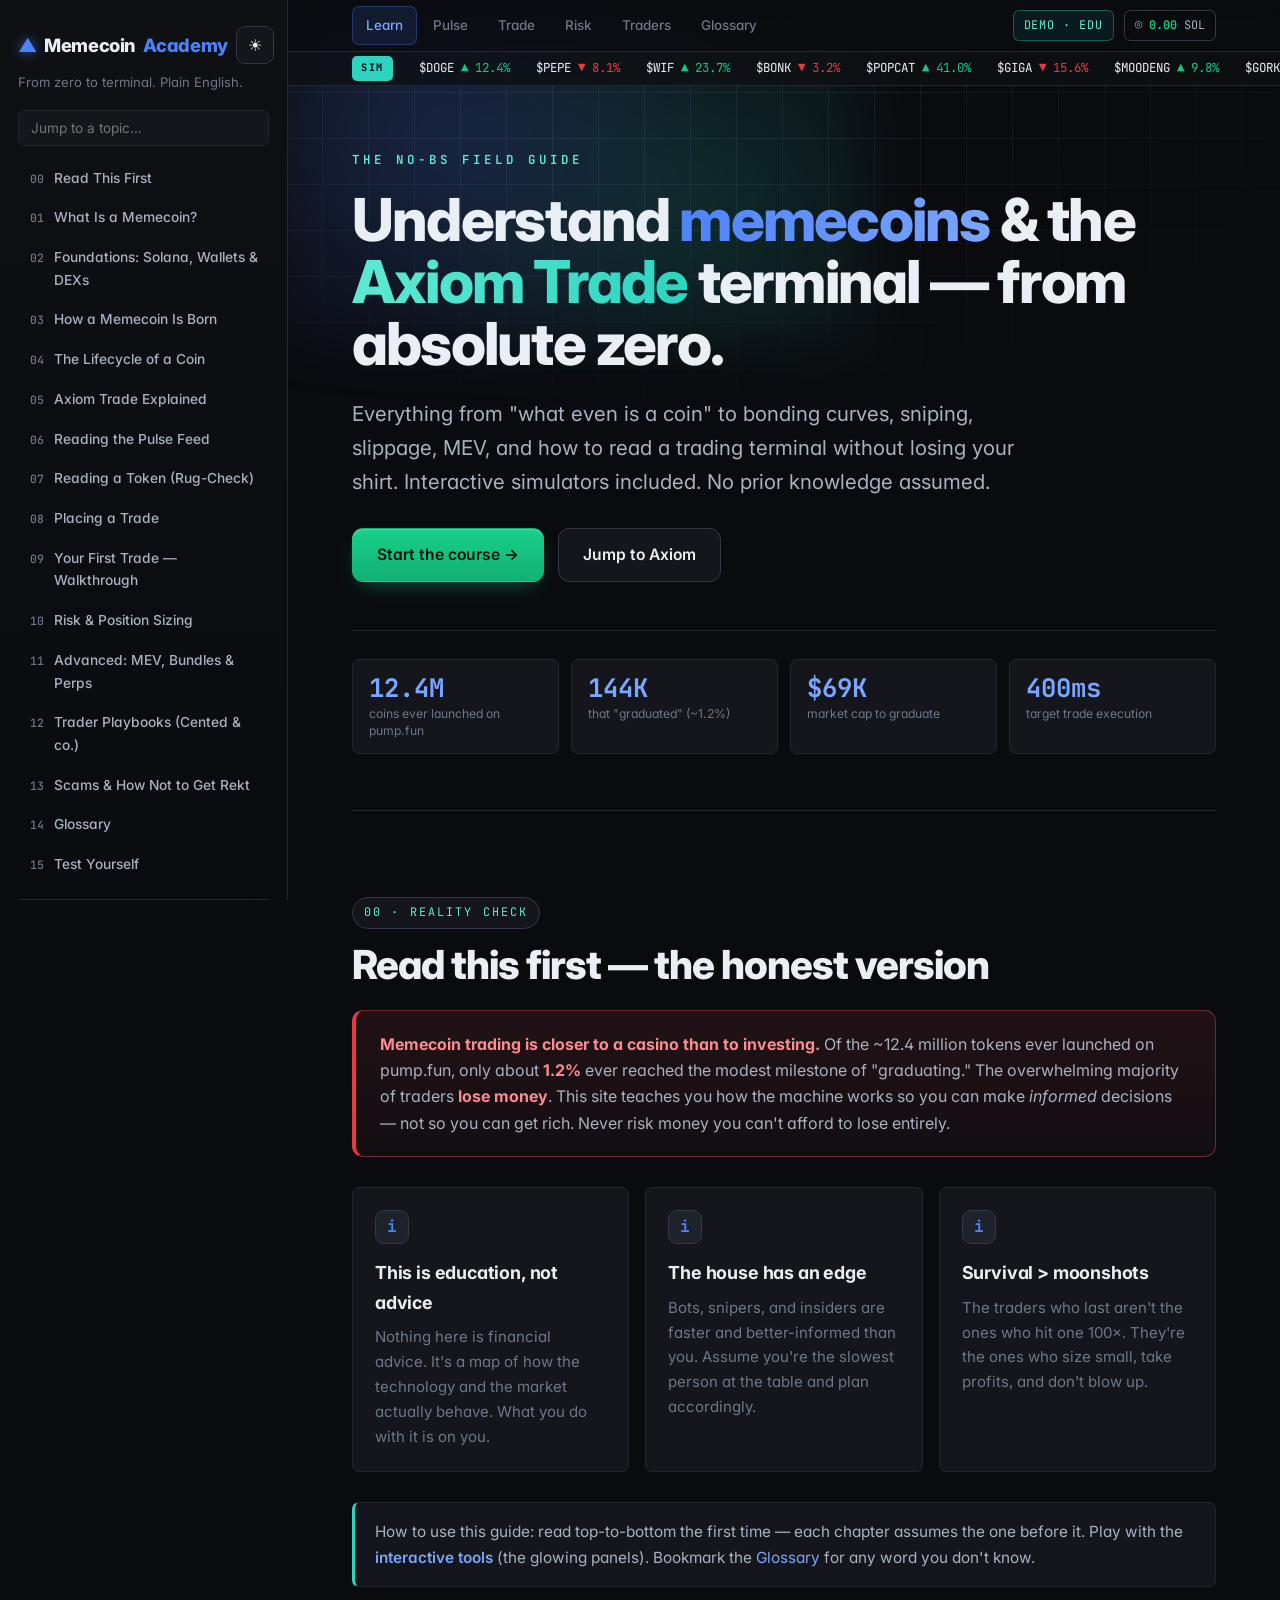
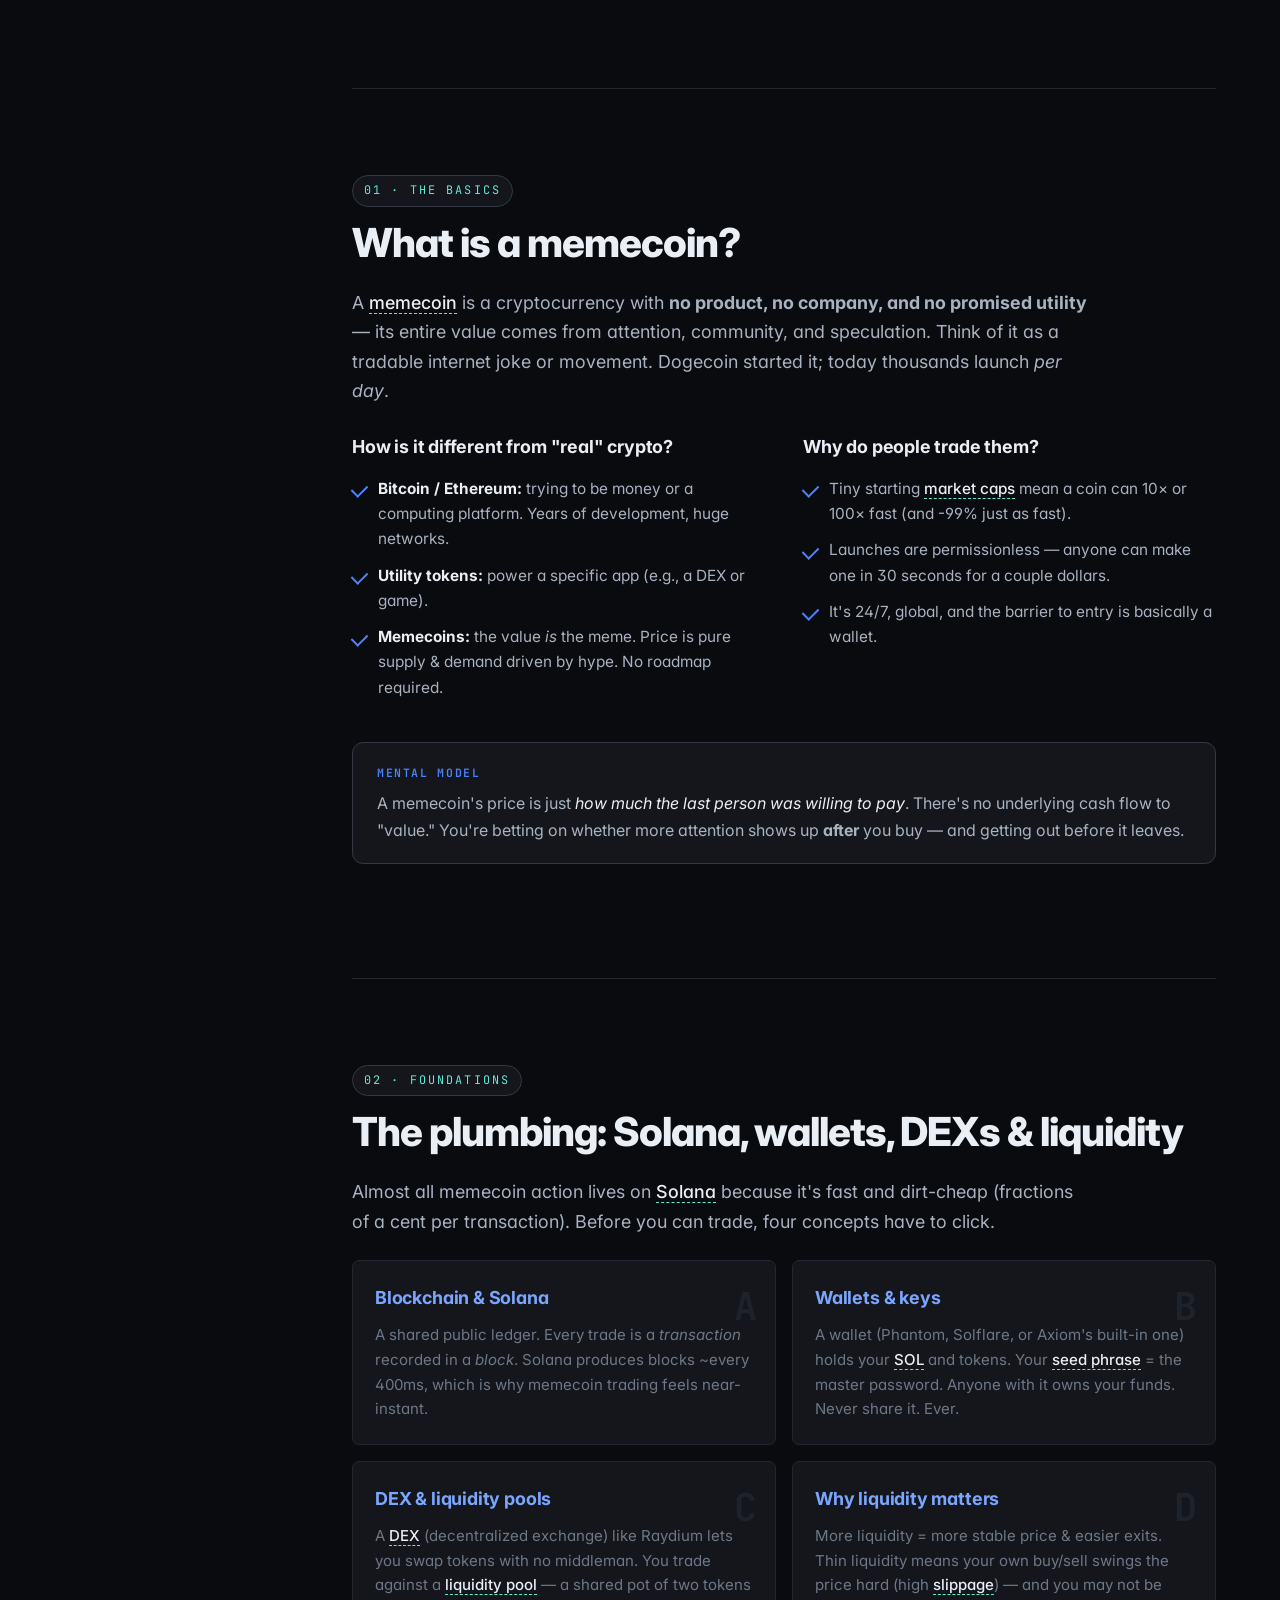
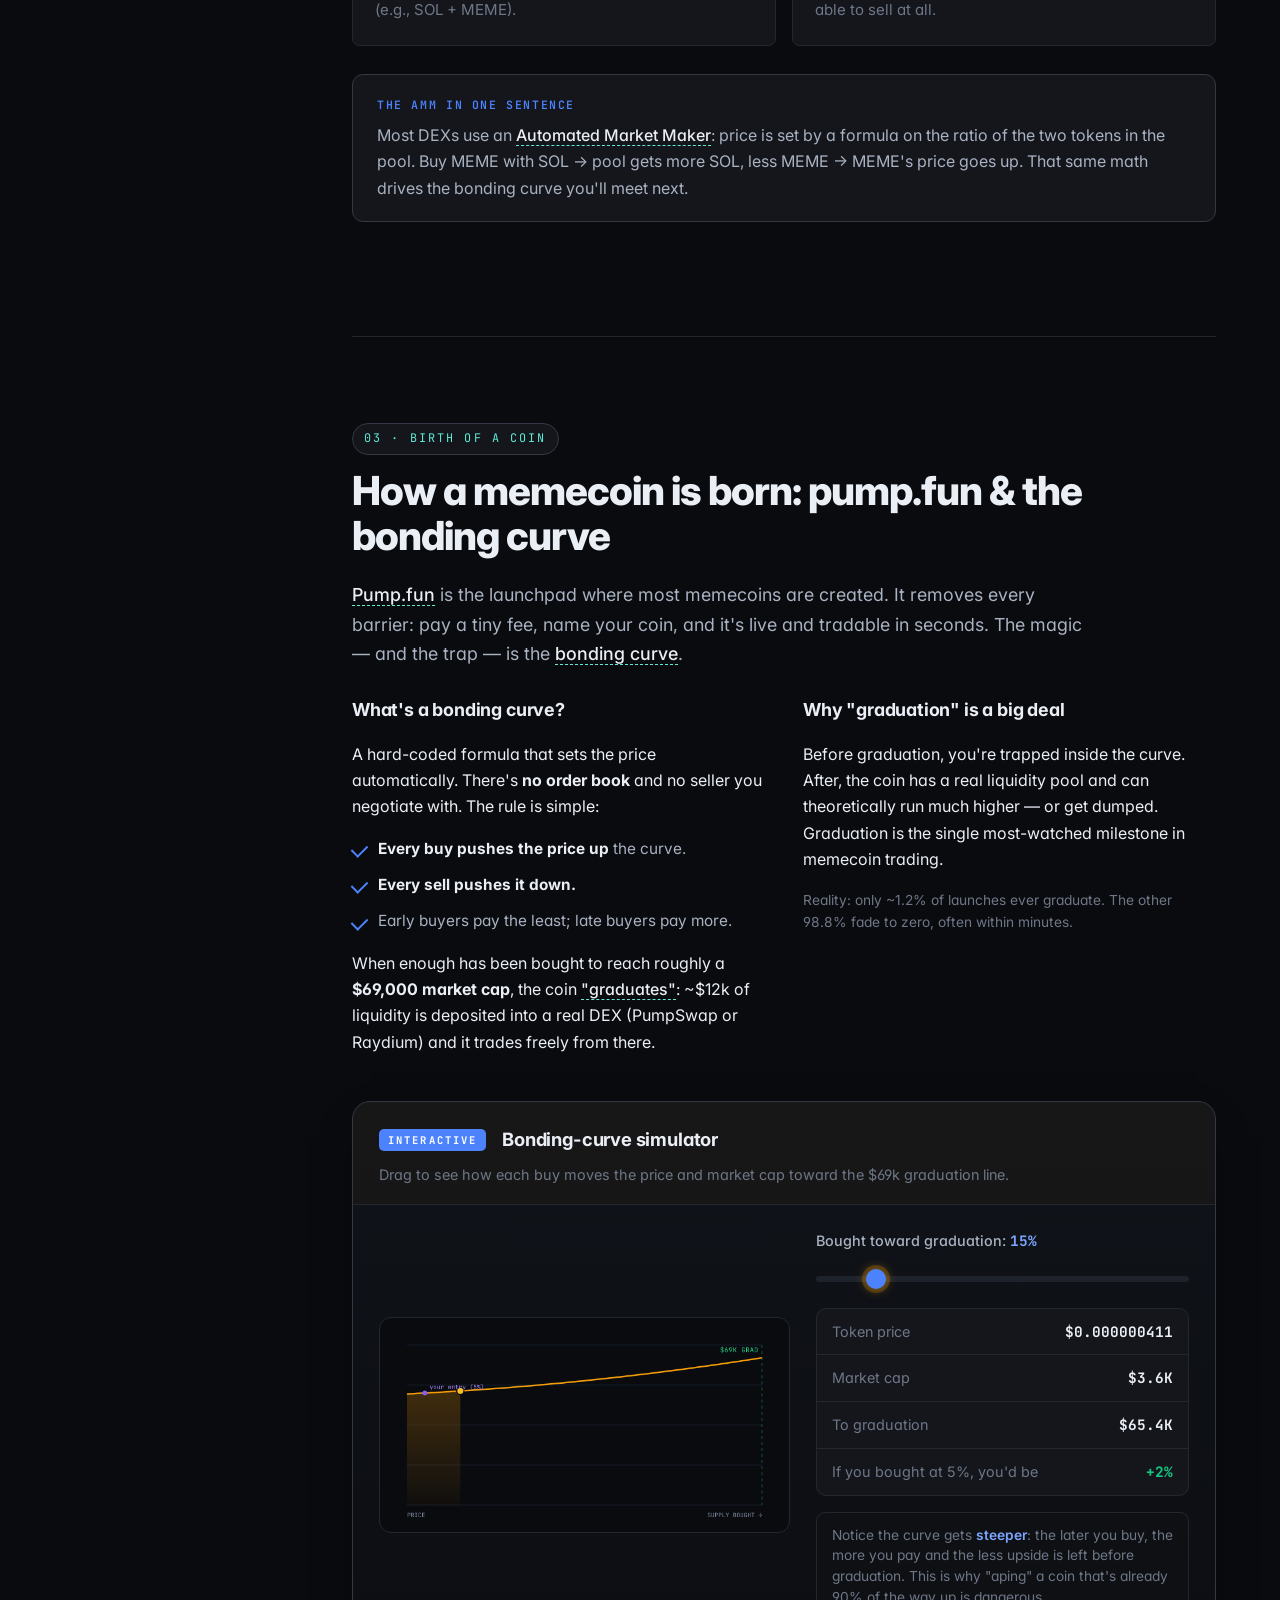
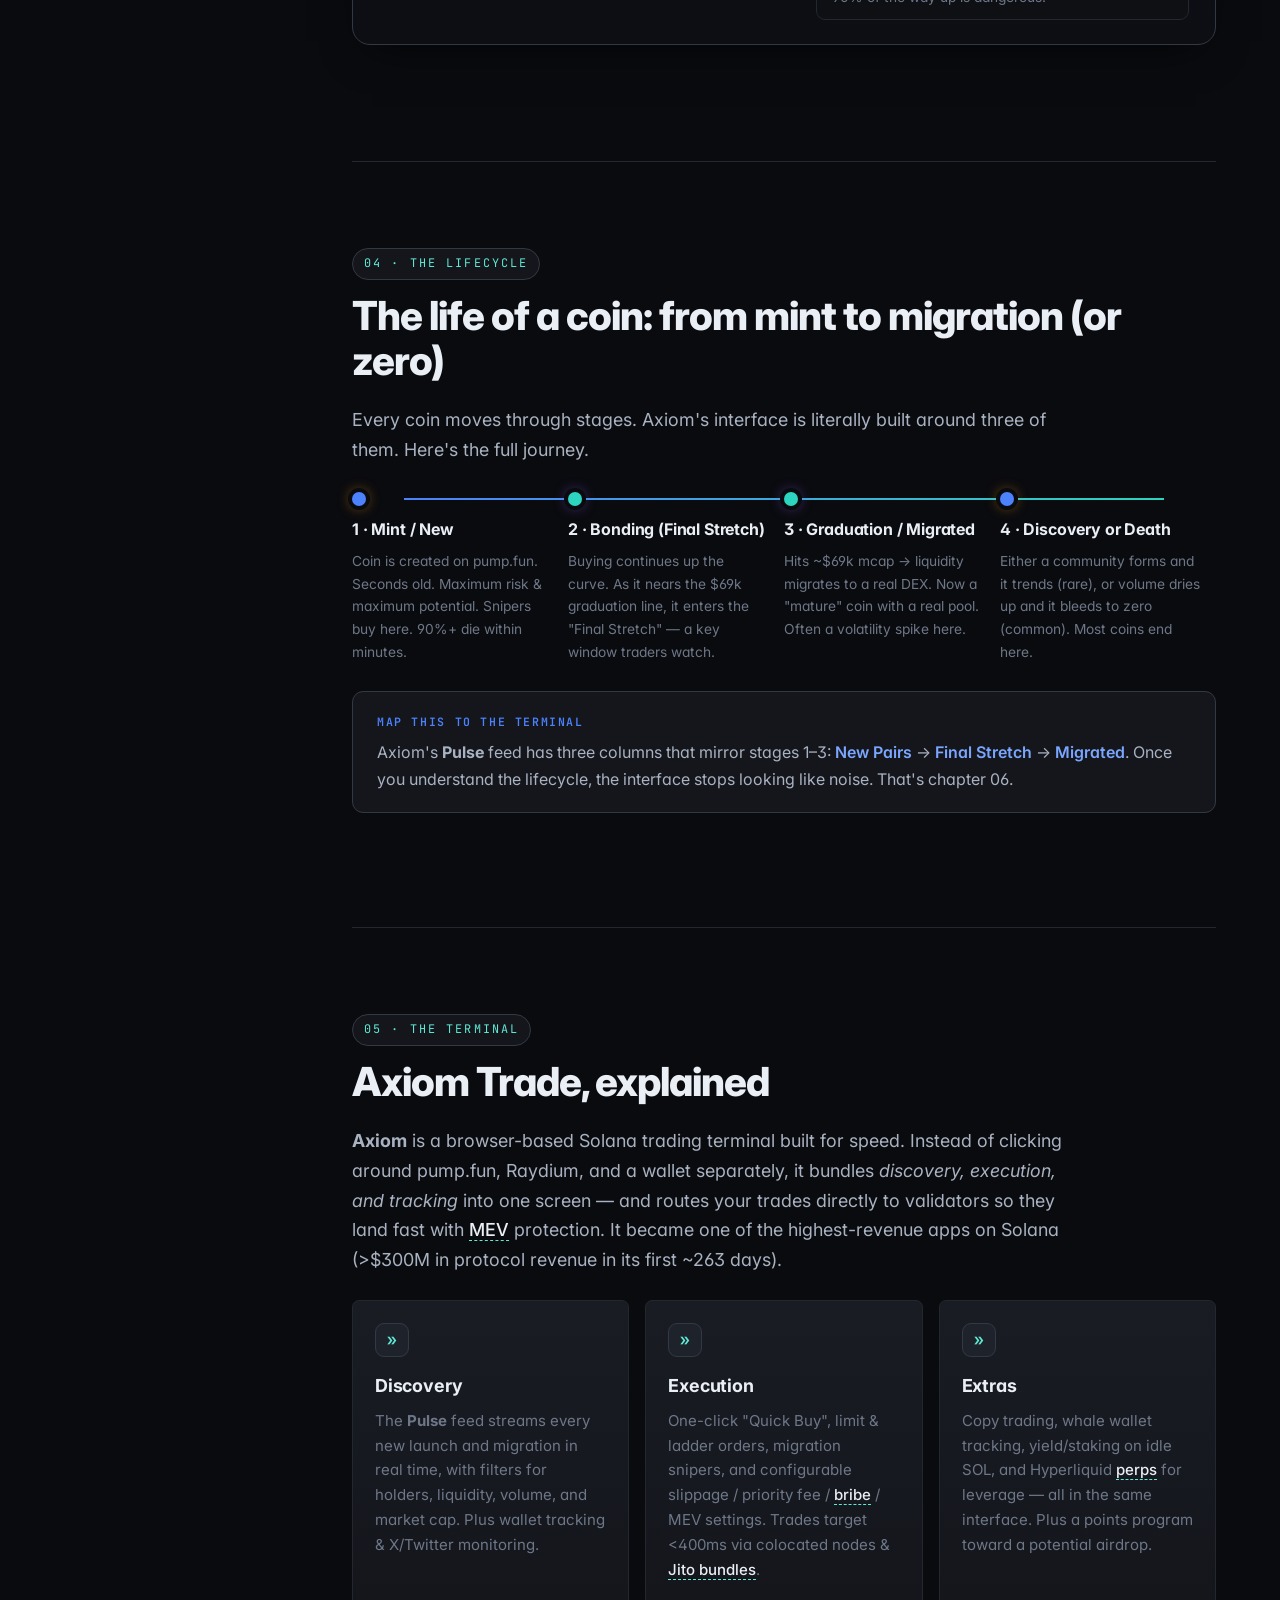
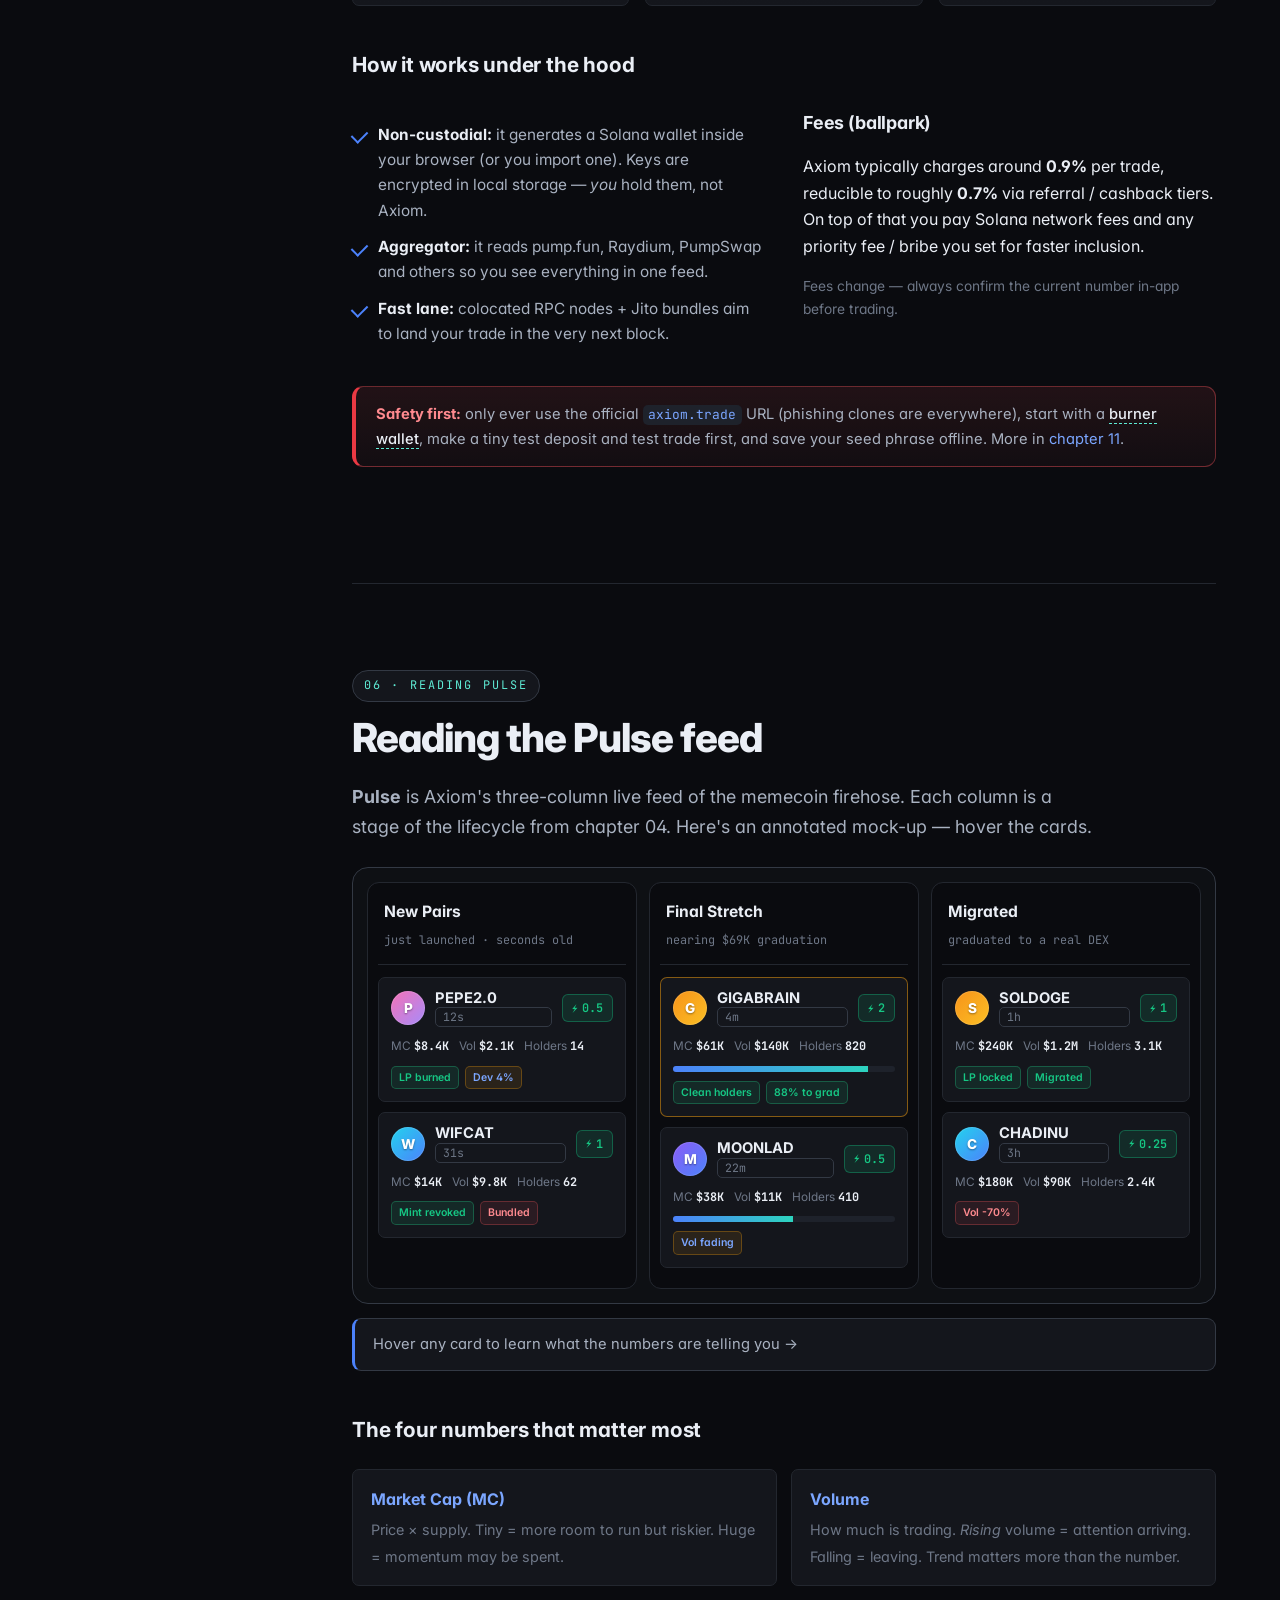
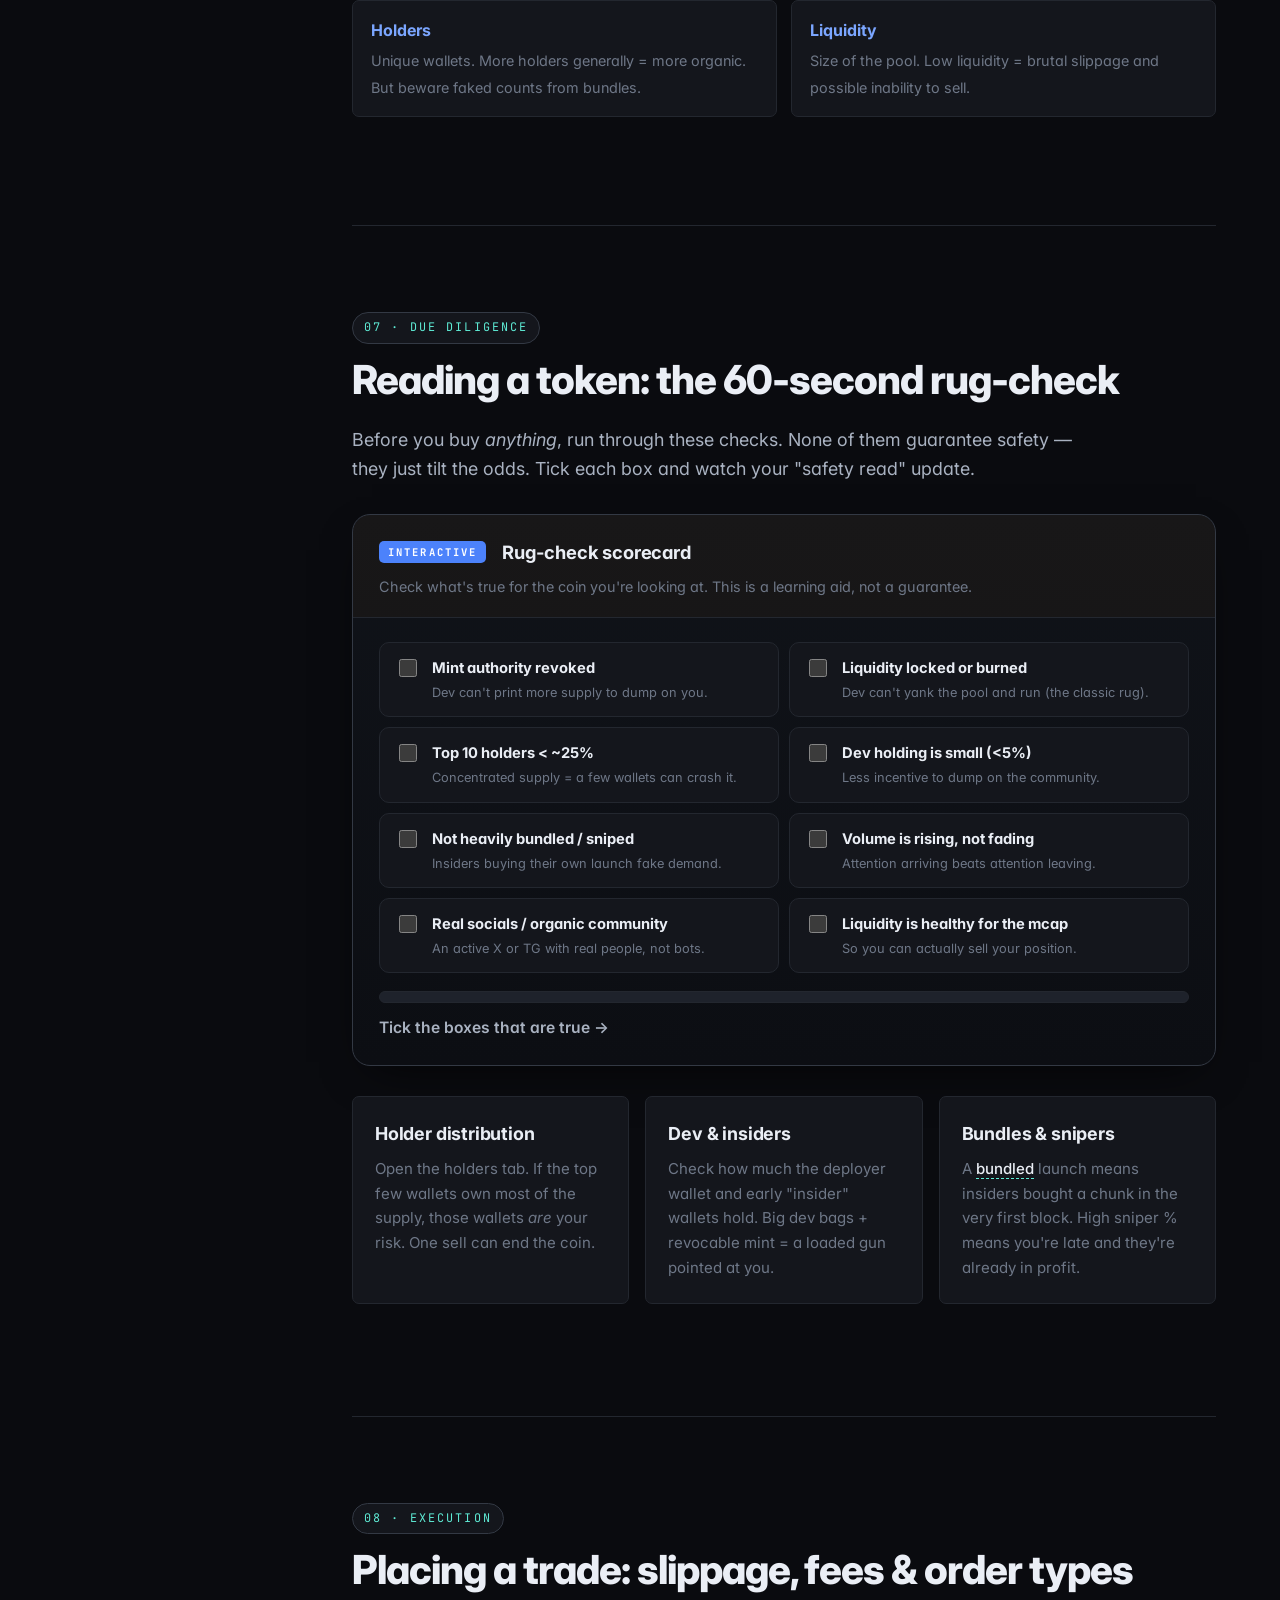
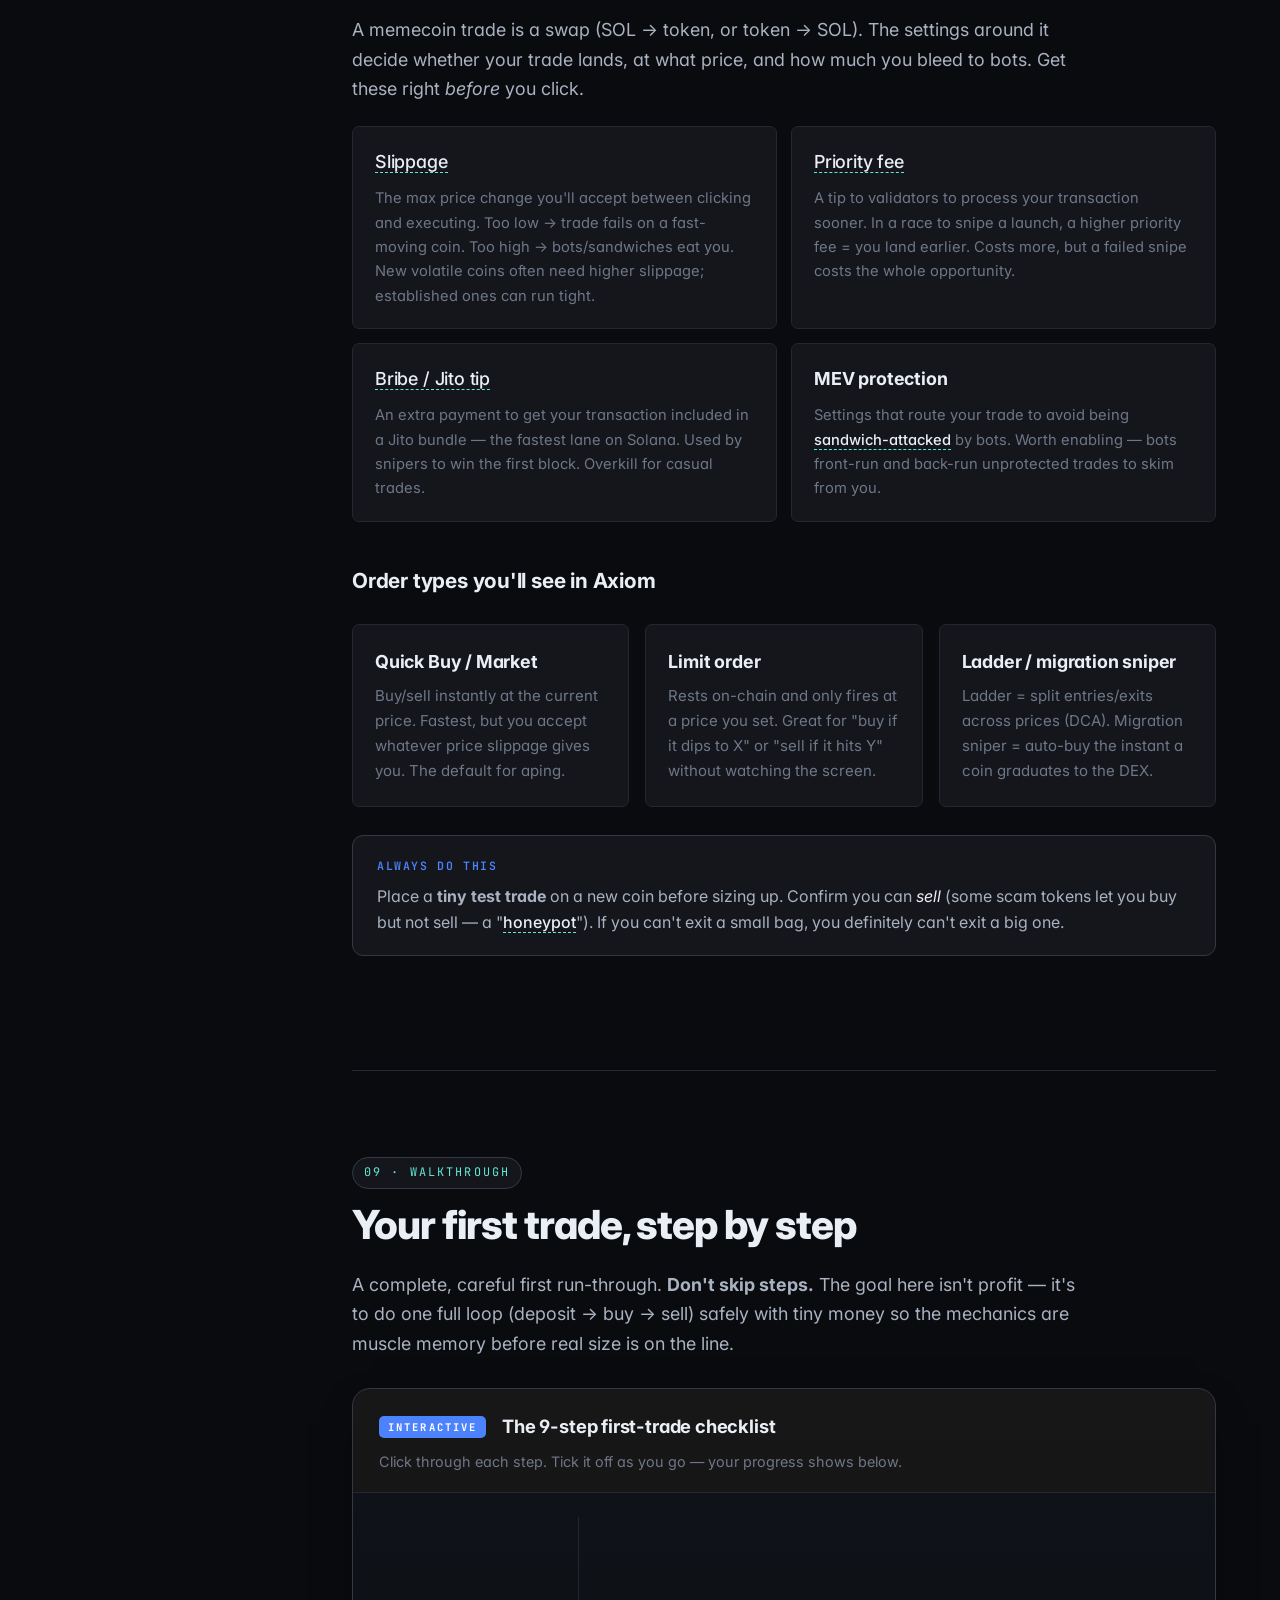
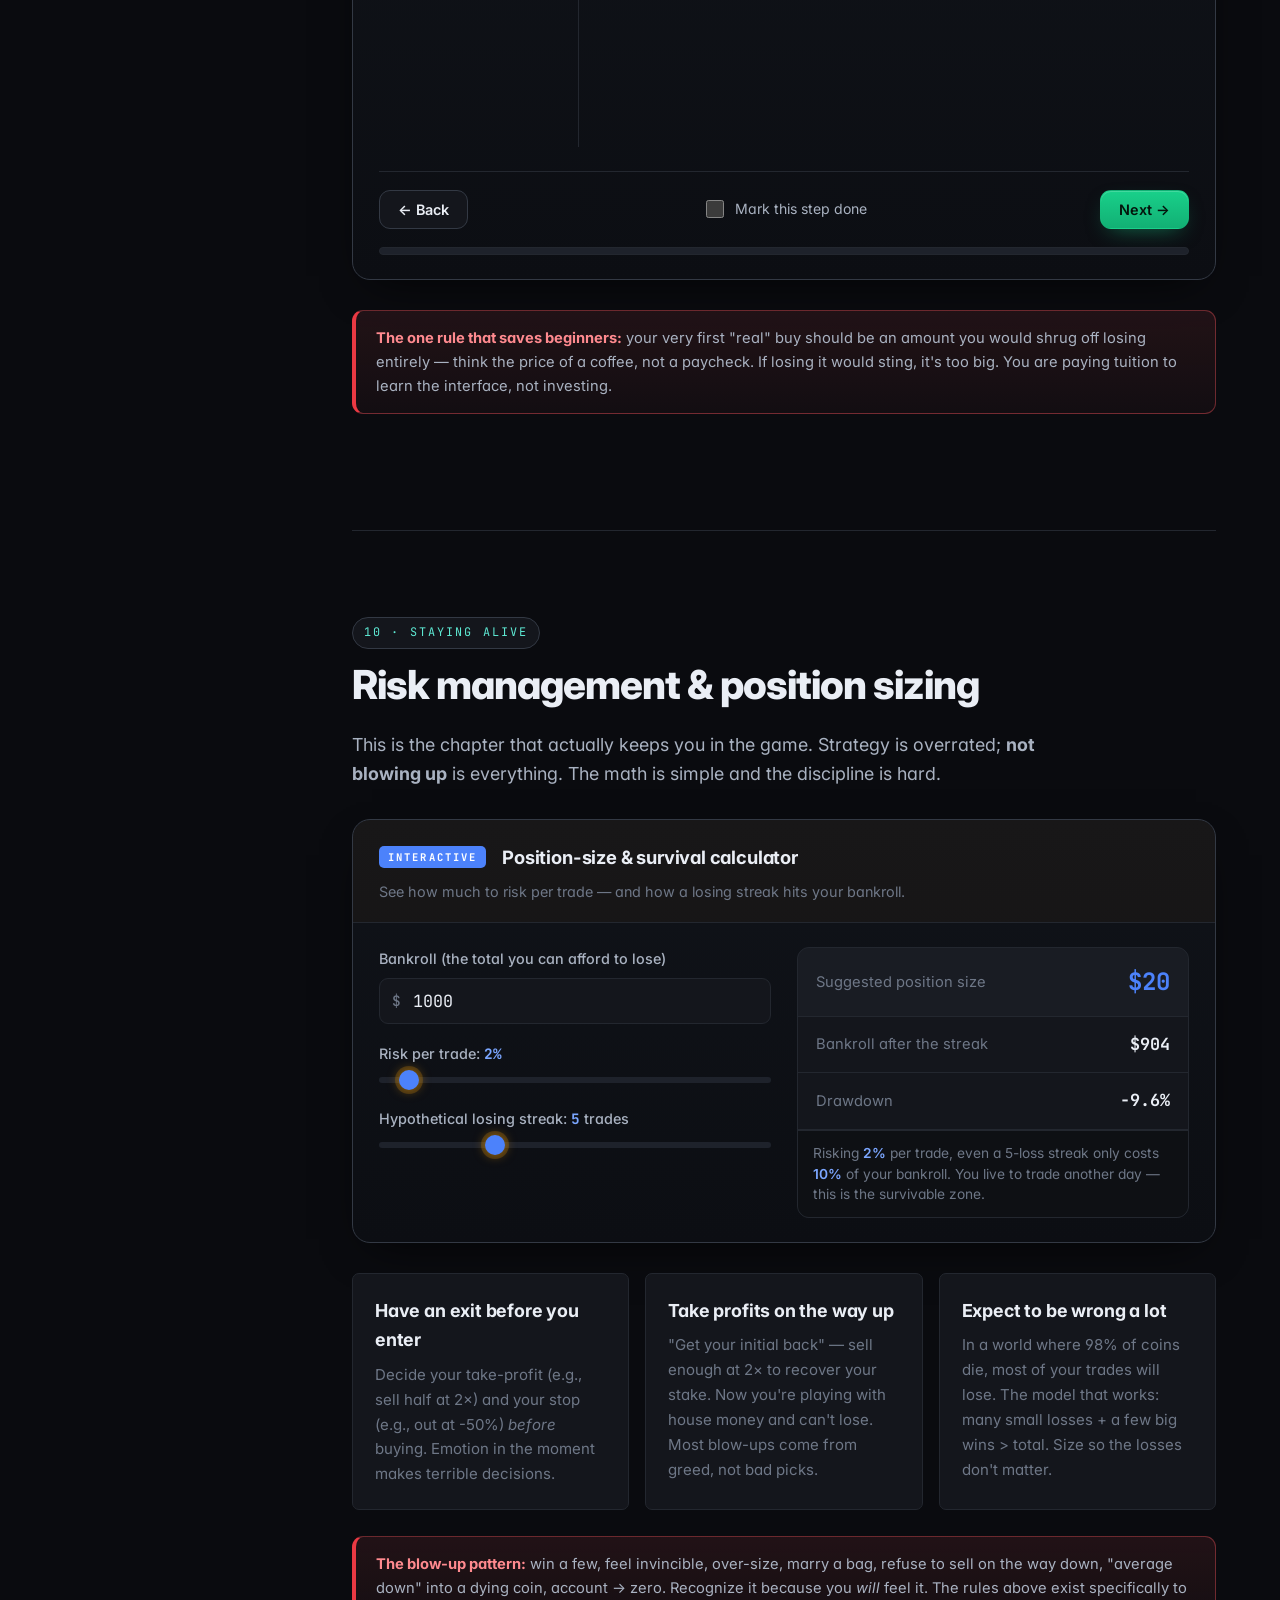
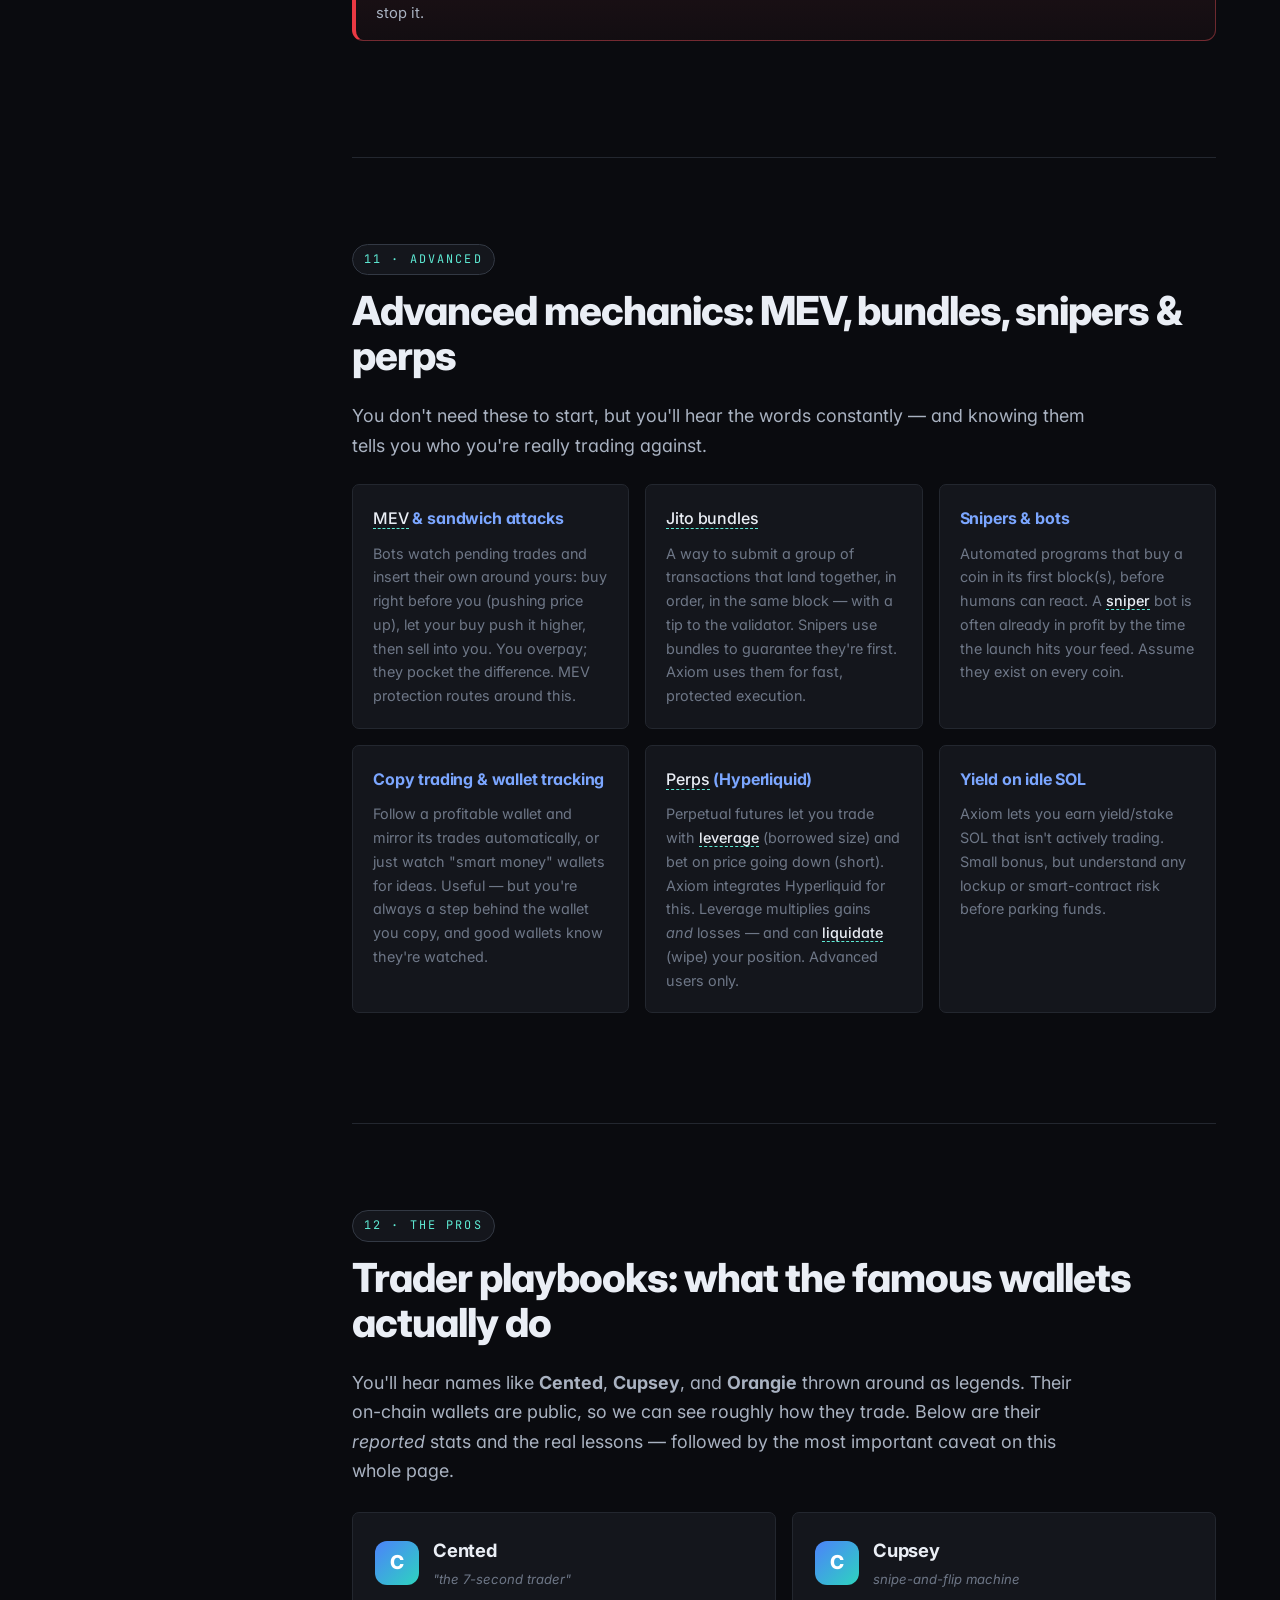
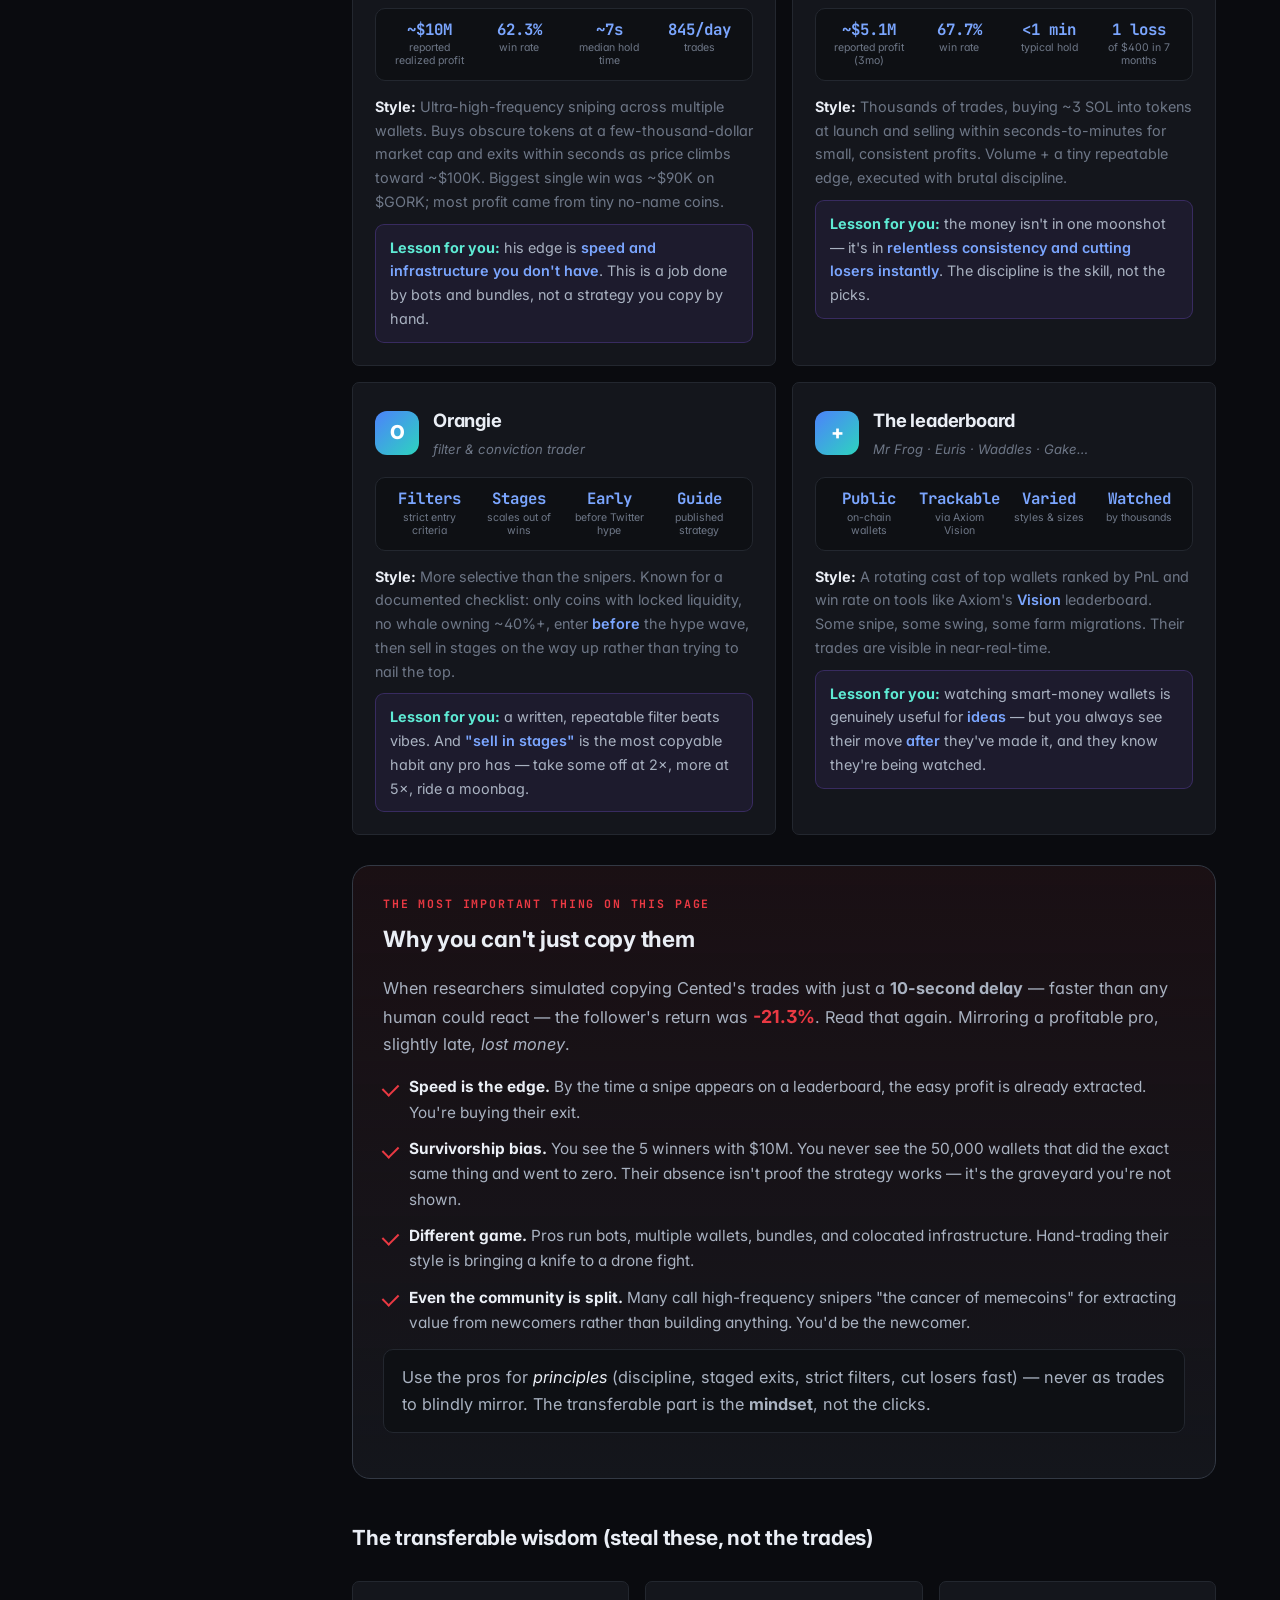
==== commit 9a452d6a: "Reskin to Axiom terminal aesthetic + share image + cheat sheet - New near-black palette with blue/te" ====
--- a/index.html
+++ b/index.html
@@ -5,6 +5,20 @@
 <meta name="viewport" content="width=device-width, initial-scale=1" />
 <title>Memecoin Academy — Learn Memecoins & Axiom Trade from Zero</title>
 <meta name="description" content="A free, plain-English course on memecoins, Solana, pump.fun bonding curves, and how to use the Axiom Trade terminal — with interactive simulators, a rug-check, and a glossary." />
+<meta name="theme-color" content="#0A0B0F" />
+<link rel="icon" type="image/svg+xml" href="favicon.svg" />
+<!-- Social / share preview -->
+<meta property="og:type" content="website" />
+<meta property="og:title" content="Memecoin Academy — Learn Memecoins & Axiom Trade from Zero" />
+<meta property="og:description" content="From 'what even is a coin' to bonding curves, sniping, slippage, MEV, and reading a trading terminal — with interactive simulators. Educational, not financial advice." />
+<meta property="og:image" content="https://wyattslinde.github.io/memecoin-academy/og-image.png" />
+<meta property="og:image:width" content="1200" />
+<meta property="og:image:height" content="630" />
+<meta property="og:url" content="https://wyattslinde.github.io/memecoin-academy/" />
+<meta name="twitter:card" content="summary_large_image" />
+<meta name="twitter:title" content="Memecoin Academy — Learn Memecoins & Axiom Trade" />
+<meta name="twitter:description" content="A free interactive course on memecoins, Solana & the Axiom Trade terminal. Educational, not financial advice." />
+<meta name="twitter:image" content="https://wyattslinde.github.io/memecoin-academy/og-image.png" />
 <link rel="preconnect" href="https://fonts.googleapis.com" />
 <link rel="preconnect" href="https://fonts.gstatic.com" crossorigin />
 <link href="https://fonts.googleapis.com/css2?family=Inter:wght@300;400;500;600;700;800&family=JetBrains+Mono:wght@400;500;700&display=swap" rel="stylesheet" />
@@ -66,6 +80,28 @@
 
   <main class="content">
 
+    <!-- ░░ Top terminal bar (chrome) ░░ -->
+    <div class="terminal-bar">
+      <nav class="tb-tabs" aria-label="Quick sections">
+        <a class="tb-tab active" href="#top">Learn</a>
+        <a class="tb-tab" href="#pulse">Pulse</a>
+        <a class="tb-tab" href="#trade">Trade</a>
+        <a class="tb-tab" href="#risk">Risk</a>
+        <a class="tb-tab" href="#traders">Traders</a>
+        <a class="tb-tab" href="#glossary">Glossary</a>
+      </nav>
+      <div class="tb-right">
+        <span class="tb-pill demo">DEMO · EDU</span>
+        <span class="tb-pill bal" aria-hidden="true">◎ <b>0.00</b> SOL</span>
+      </div>
+    </div>
+
+    <!-- ░░ Ticker tape (illustrative) ░░ -->
+    <div class="ticker" aria-hidden="true">
+      <span class="ticker-label">SIM</span>
+      <div class="ticker-track" id="ticker-track"></div>
+    </div>
+
     <!-- ═══════════════ HERO ═══════════════ -->
     <section class="hero" id="top">
       <div class="hero-glow" aria-hidden="true"></div>
@@ -734,7 +770,7 @@
       </div>
       <div class="foot-links">
         <span><span class="brand-mark">▲</span> Memecoin<span class="accent">Academy</span></span>
-        <a href="#top">Back to top ↑</a>
+        <span><a class="foot-cta" href="cheatsheet.html" target="_blank" rel="noopener">🖨 Printable cheat sheet</a><a href="#top">Back to top ↑</a></span>
       </div>
       <p class="foot-sources">Built from public documentation &amp; reporting on Axiom Trade, pump.fun, and Solana. Mechanics and fees change — always verify current details in-app.</p>
     </footer>
--- a/styles.css
+++ b/styles.css
@@ -3,68 +3,70 @@
    Palette: gold (#F59E0B) trust + violet (#8B5CF6) tech
    ============================================================ */
 :root{
-  --bg:#0B0F1A;
-  --bg-2:#0F172A;
-  --surface:#121A2C;
-  --surface-2:#172138;
-  --muted:#1E293B;
-  --border:#26324A;
-  --border-2:#33415C;
-  --fg:#F8FAFC;
-  --fg-soft:#C7D2E0;
-  --fg-dim:#8595AD;
-  --primary:#F59E0B;
-  --primary-2:#FBBF24;
-  --accent:#8B5CF6;
-  --accent-2:#A78BFA;
-  --green:#22D38A;
-  --red:#F2545B;
-  --on-primary:#0B0F1A;
-  --radius:14px;
-  --radius-sm:9px;
+  /* Axiom-style near-black terminal palette */
+  --bg:#0A0B0F;
+  --bg-2:#0E1014;
+  --surface:#14161C;
+  --surface-2:#191C23;
+  --muted:#1E222B;
+  --border:#23272F;
+  --border-2:#333944;
+  --fg:#EAEEF5;
+  --fg-soft:#A9B2C1;
+  --fg-dim:#6E7787;
+  --primary:#4C82FB;        /* electric blue */
+  --primary-2:#7BA6FF;
+  --accent:#2DD4BF;         /* teal */
+  --accent-2:#5EEAD4;
+  --green:#16C784;          /* buy / up */
+  --red:#EA3943;            /* sell / down */
+  --on-primary:#05070C;
+  --radius:11px;
+  --radius-sm:7px;
   --maxw:880px;
-  --shadow:0 10px 40px -12px rgba(0,0,0,.65);
-  --glow-gold:0 0 0 1px rgba(245,158,11,.25), 0 0 36px -8px rgba(245,158,11,.45);
-  --glow-violet:0 0 0 1px rgba(139,92,246,.3), 0 0 40px -10px rgba(139,92,246,.5);
+  --shadow:0 16px 44px -20px rgba(0,0,0,.85);
+  --glow-gold:0 0 0 1px rgba(76,130,251,.4), 0 10px 30px -14px rgba(76,130,251,.5);
+  --glow-violet:0 0 0 1px rgba(45,212,191,.35), 0 10px 30px -14px rgba(45,212,191,.4);
   --mono:'JetBrains Mono',ui-monospace,monospace;
-  --grid-line:rgba(38,50,74,.18);
-  --lab-bg-1:#0E1626;
-  --lab-bg-2:#0B111E;
-  --scrim:rgba(0,0,0,.55);
+  --grid-line:rgba(40,46,58,.45);
+  --lab-bg-1:#101319;
+  --lab-bg-2:#0C0E13;
+  --scrim:rgba(0,0,0,.62);
   color-scheme:dark;
 }
 
 /* ---------- Light theme ---------- */
 :root[data-theme="light"]{
-  --bg:#F5F7FB;
+  --bg:#F4F6FA;
   --bg-2:#FFFFFF;
   --surface:#FFFFFF;
-  --surface-2:#EEF2F8;
-  --muted:#E6EBF3;
-  --border:#DCE3EC;
-  --border-2:#C3CEDD;
-  --fg:#0E1726;
+  --surface-2:#EDF1F7;
+  --muted:#E5EAF2;
+  --border:#DBE2EC;
+  --border-2:#C2CDDB;
+  --fg:#0C1320;
   --fg-soft:#33415C;
-  --fg-dim:#5B6A82;
-  --primary:#E08A00;
-  --primary-2:#9A5B00;
-  --accent:#7C3AED;
-  --accent-2:#6D28D9;
-  --on-primary:#1A1205;
-  --green:#0F9D62;
-  --red:#D6363E;
-  --shadow:0 10px 40px -16px rgba(15,23,42,.25);
-  --glow-gold:0 0 0 1px rgba(224,138,0,.3), 0 8px 26px -10px rgba(224,138,0,.4);
-  --glow-violet:0 0 0 1px rgba(124,58,237,.3), 0 8px 28px -10px rgba(124,58,237,.35);
-  --grid-line:rgba(100,116,139,.14);
+  --fg-dim:#5A6880;
+  --primary:#2563EB;
+  --primary-2:#1D4FD0;
+  --accent:#0D9488;
+  --accent-2:#0B7C72;
+  --on-primary:#FFFFFF;
+  --green:#0E9F6E;
+  --red:#D63A43;
+  --shadow:0 14px 40px -18px rgba(15,23,42,.28);
+  --glow-gold:0 0 0 1px rgba(37,99,235,.3), 0 8px 26px -12px rgba(37,99,235,.4);
+  --glow-violet:0 0 0 1px rgba(13,148,136,.3), 0 8px 28px -12px rgba(13,148,136,.35);
+  --grid-line:rgba(100,116,139,.13);
   --lab-bg-1:#FFFFFF;
-  --lab-bg-2:#F2F5FA;
+  --lab-bg-2:#F1F5FA;
   --scrim:rgba(15,23,42,.4);
   color-scheme:light;
 }
 :root[data-theme="light"] .glow-card{background:linear-gradient(180deg,#FFFFFF,#F6F8FC)}
-:root[data-theme="light"] .lab-head{background:rgba(224,138,0,.05)}
-:root[data-theme="light"] .reality-box{background:linear-gradient(180deg,#FFF8F1,#FFFFFF)}
+:root[data-theme="light"] .lab-head{background:rgba(37,99,235,.05)}
+:root[data-theme="light"] .reality-box{background:linear-gradient(180deg,#FFF5F5,#FFFFFF)}
+:root[data-theme="light"] .terminal-bar,:root[data-theme="light"] .ticker{background:rgba(255,255,255,.85)}
 
 *{box-sizing:border-box}
 html{scroll-behavior:smooth;scroll-padding-top:24px}
@@ -451,3 +453,108 @@
   .hero-stats{grid-template-columns:1fr 1fr}
   .lab-head h3{display:block;margin:10px 0 0}
 }
+
+/* ============================================================
+   ░░ AXIOM SKIN — terminal chrome, dense cards, blue/green ░░
+   ============================================================ */
+
+/* sharper geometric brand mark + blue glow */
+.brand-mark{color:var(--primary);filter:drop-shadow(0 0 6px rgba(76,130,251,.7))}
+#scrollbar-progress{background:linear-gradient(90deg,var(--primary),var(--accent));box-shadow:0 0 10px rgba(76,130,251,.7)}
+.hero-glow{background:radial-gradient(circle at 28% 38%,rgba(76,130,251,.22),transparent 60%),radial-gradient(circle at 72% 60%,rgba(45,212,191,.16),transparent 60%)}
+
+/* tighten everything a touch — terminal density */
+.card,.concept,.setting,.adv,.scam,.metric,.trader-card,.pulse-card{border-radius:var(--radius-sm)}
+.card:hover,.trader-card:hover{transform:translateY(-2px)}
+
+/* ---- Top terminal bar ---- */
+.terminal-bar{
+  position:sticky;top:0;z-index:60;
+  display:flex;align-items:center;justify-content:space-between;gap:14px;
+  height:52px;margin:0 calc(-1*clamp(20px,5vw,64px));
+  padding:0 clamp(20px,5vw,64px);
+  background:rgba(10,11,15,.82);backdrop-filter:blur(12px);
+  border-bottom:1px solid var(--border);
+}
+.tb-tabs{display:flex;gap:2px;align-items:center;min-width:0;overflow-x:auto;scrollbar-width:none}
+.tb-tabs::-webkit-scrollbar{display:none}
+.tb-tab{
+  font-size:.84rem;font-weight:500;color:var(--fg-dim);padding:7px 13px;border-radius:7px;
+  white-space:nowrap;transition:color .15s,background .15s;border:1px solid transparent;
+}
+.tb-tab:hover{color:var(--fg);background:var(--surface);text-decoration:none}
+.tb-tab.active{color:var(--primary-2);background:rgba(76,130,251,.12);border-color:rgba(76,130,251,.3)}
+.tb-right{display:flex;align-items:center;gap:10px;flex-shrink:0}
+.tb-pill{font-family:var(--mono);font-size:.74rem;padding:5px 10px;border-radius:6px;border:1px solid var(--border-2);color:var(--fg-soft);white-space:nowrap}
+.tb-pill.demo{color:var(--accent-2);border-color:rgba(45,212,191,.35);background:rgba(45,212,191,.08);letter-spacing:.08em}
+.tb-pill.bal{color:var(--fg-soft)}
+.tb-pill.bal b{color:var(--green)}
+
+/* ---- Ticker tape ---- */
+.ticker{
+  position:sticky;top:52px;z-index:55;
+  margin:0 calc(-1*clamp(20px,5vw,64px)) 0;
+  padding:0;height:34px;display:flex;align-items:center;overflow:hidden;
+  background:rgba(14,16,20,.82);backdrop-filter:blur(12px);
+  border-bottom:1px solid var(--border);
+}
+.ticker-label{flex-shrink:0;font-family:var(--mono);font-size:.64rem;letter-spacing:.16em;font-weight:700;
+  color:var(--on-primary);background:var(--accent);padding:4px 9px;margin-left:clamp(20px,5vw,64px);border-radius:5px;z-index:2}
+.ticker-track{display:flex;gap:26px;white-space:nowrap;padding-left:26px;animation:scrollticker 42s linear infinite}
+@media (prefers-reduced-motion:reduce){.ticker-track{animation:none;overflow-x:auto}}
+.ticker:hover .ticker-track{animation-play-state:paused}
+@keyframes scrollticker{from{transform:translateX(0)}to{transform:translateX(-50%)}}
+.tk{font-family:var(--mono);font-size:.78rem;display:inline-flex;gap:7px;align-items:center;color:var(--fg-soft)}
+.tk .sym{color:var(--fg)}
+.tk .up{color:var(--green)}
+.tk .down{color:var(--red)}
+
+/* ---- Hero as terminal dashboard ---- */
+.hero{padding-top:clamp(34px,6vw,64px)}
+.kicker{color:var(--accent-2)}
+.hero-stats{gap:12px}
+.stat{background:var(--surface);border:1px solid var(--border);border-radius:var(--radius-sm);padding:14px 16px;position:relative}
+.stat-num{font-size:clamp(1.15rem,2.6vw,1.6rem);color:var(--primary-2)}
+.stat-label{margin-top:4px}
+.btn-primary{background:linear-gradient(180deg,#19D08A,#12B074);color:#04140C;box-shadow:0 8px 22px -10px rgba(22,199,132,.6),inset 0 1px 0 rgba(255,255,255,.18)}
+.btn-primary:hover{box-shadow:0 12px 26px -10px rgba(22,199,132,.7),inset 0 1px 0 rgba(255,255,255,.18)}
+
+/* ---- Pulse cards: Axiom token-row look (avatars + quick-buy injected by JS) ---- */
+.pulse-mock{background:var(--bg-2);padding:14px;gap:12px}
+.pulse-col{background:var(--bg);padding:10px}
+.pcard-main{display:flex;align-items:center;gap:10px;margin-bottom:10px}
+.pcard-av{width:34px;height:34px;border-radius:50%;flex-shrink:0;display:grid;place-items:center;
+  font-weight:800;font-size:.85rem;color:#fff;text-shadow:0 1px 2px rgba(0,0,0,.4);
+  box-shadow:inset 0 0 0 1px rgba(255,255,255,.12)}
+.pcard-id{flex:1;min-width:0;display:flex;flex-direction:column;line-height:1.2}
+.pcard-id .tkn{display:flex;align-items:center;gap:6px;white-space:nowrap;overflow:hidden}
+.pcard-id .tkn em{font-style:normal;font-weight:400;font-size:.72rem;color:var(--fg-dim);text-overflow:ellipsis;overflow:hidden}
+.pcard-buy{display:inline-flex;align-items:center;gap:4px;background:rgba(22,199,132,.12);color:var(--green);
+  border:1px solid rgba(22,199,132,.35);border-radius:6px;padding:5px 9px;font-family:var(--mono);
+  font-size:.74rem;font-weight:600;cursor:pointer;flex-shrink:0;transition:background .15s}
+.pcard-buy:hover{background:rgba(22,199,132,.22)}
+.pcard-buy .bolt{font-size:.8em}
+.pcard-top{display:none} /* old layout replaced by .pcard-main */
+.age{background:transparent;border:1px solid var(--border-2);color:var(--fg-dim)}
+.pcard-bars b{color:var(--fg)}
+.curve-mini span{background:linear-gradient(90deg,var(--primary),var(--accent))}
+
+/* lab badge to blue */
+.lab-badge{background:var(--primary);color:#fff}
+.chapter-tag{color:var(--accent-2)}
+.callout-label{color:var(--primary)}
+
+/* nav active marker blue (already via tokens) — refine */
+.nav-list a.active{border-left-color:var(--primary)}
+.sidebar-foot .dot.live{background:var(--green)}
+
+/* trader avatar uses blue→teal */
+.trader-avatar{background:linear-gradient(135deg,var(--primary),var(--accent))}
+
+/* cheat-sheet link button in footer */
+.foot-cta{display:inline-flex;gap:8px;align-items:center;margin:6px 14px 0 0}
+
+/* hide terminal bar/ticker on small screens (mobile bar handles nav) */
+@media (max-width:860px){
+  .terminal-bar,.ticker{display:none}
+}
